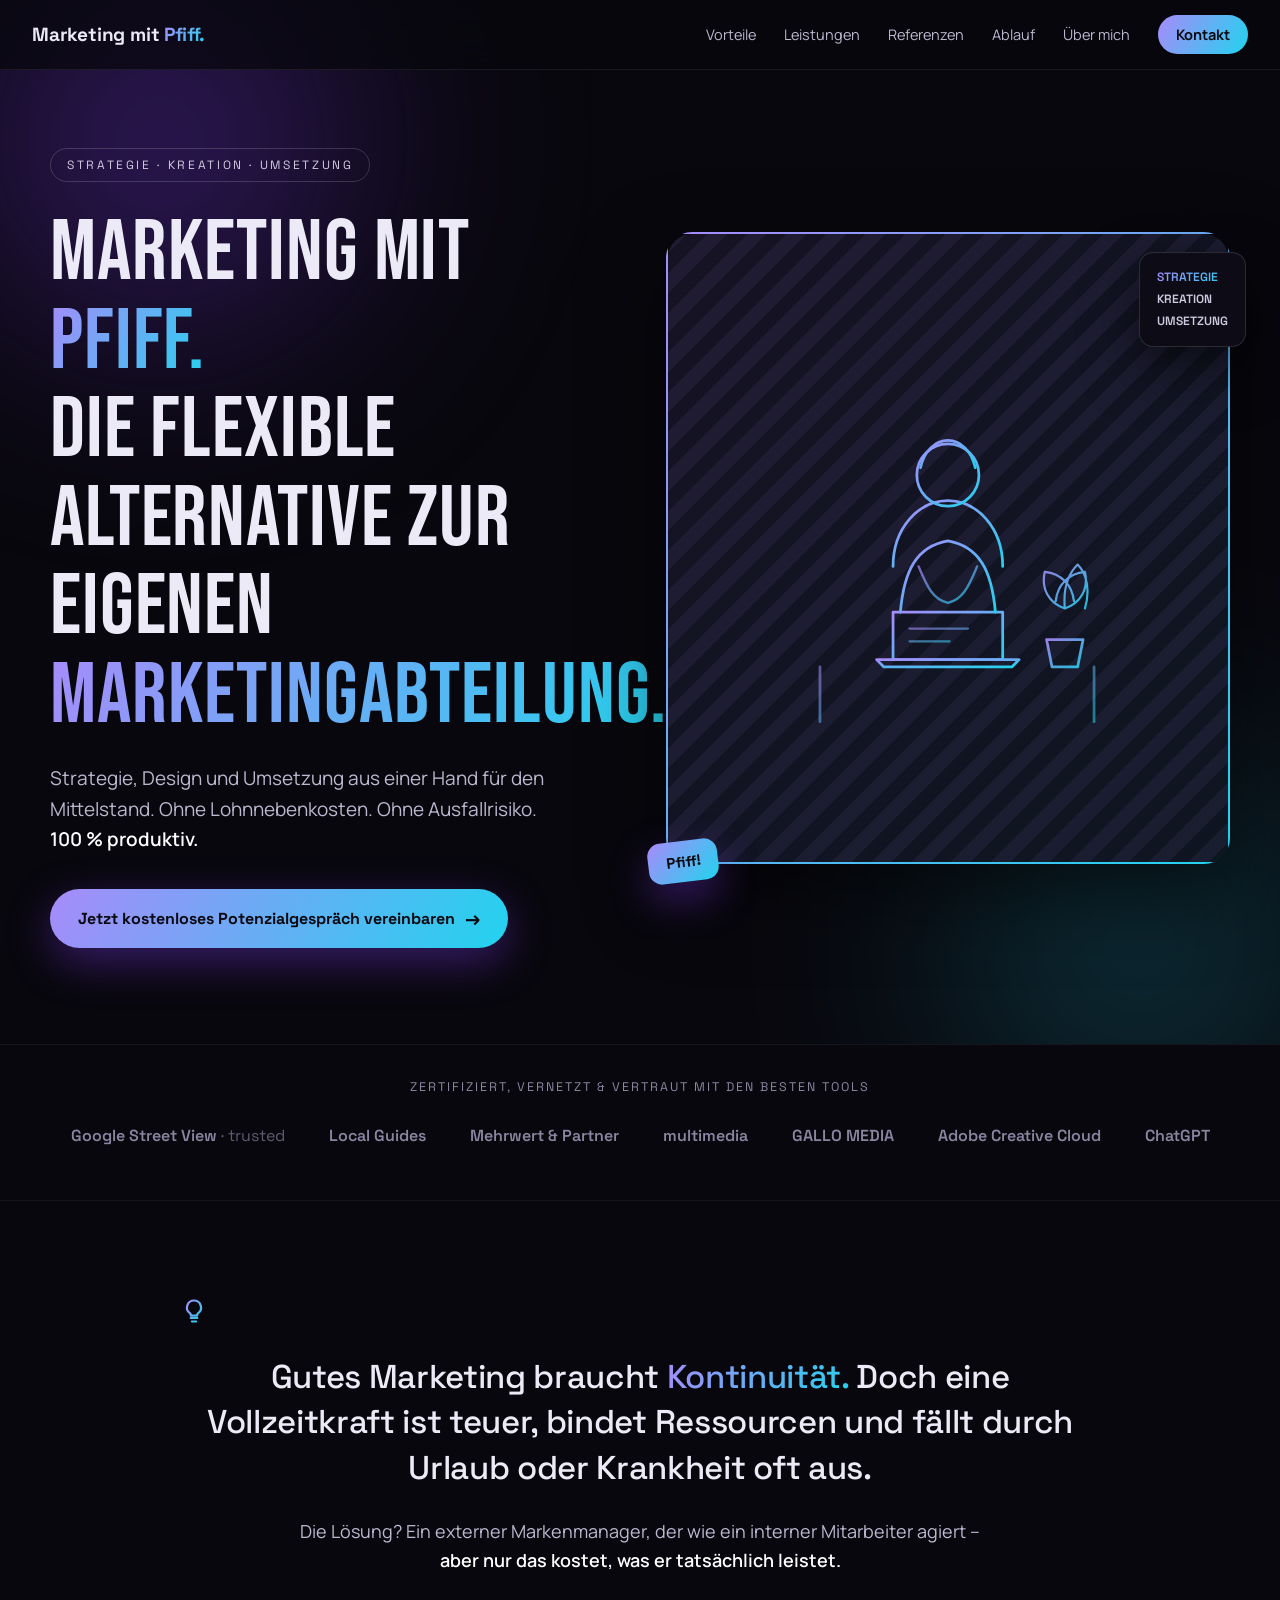
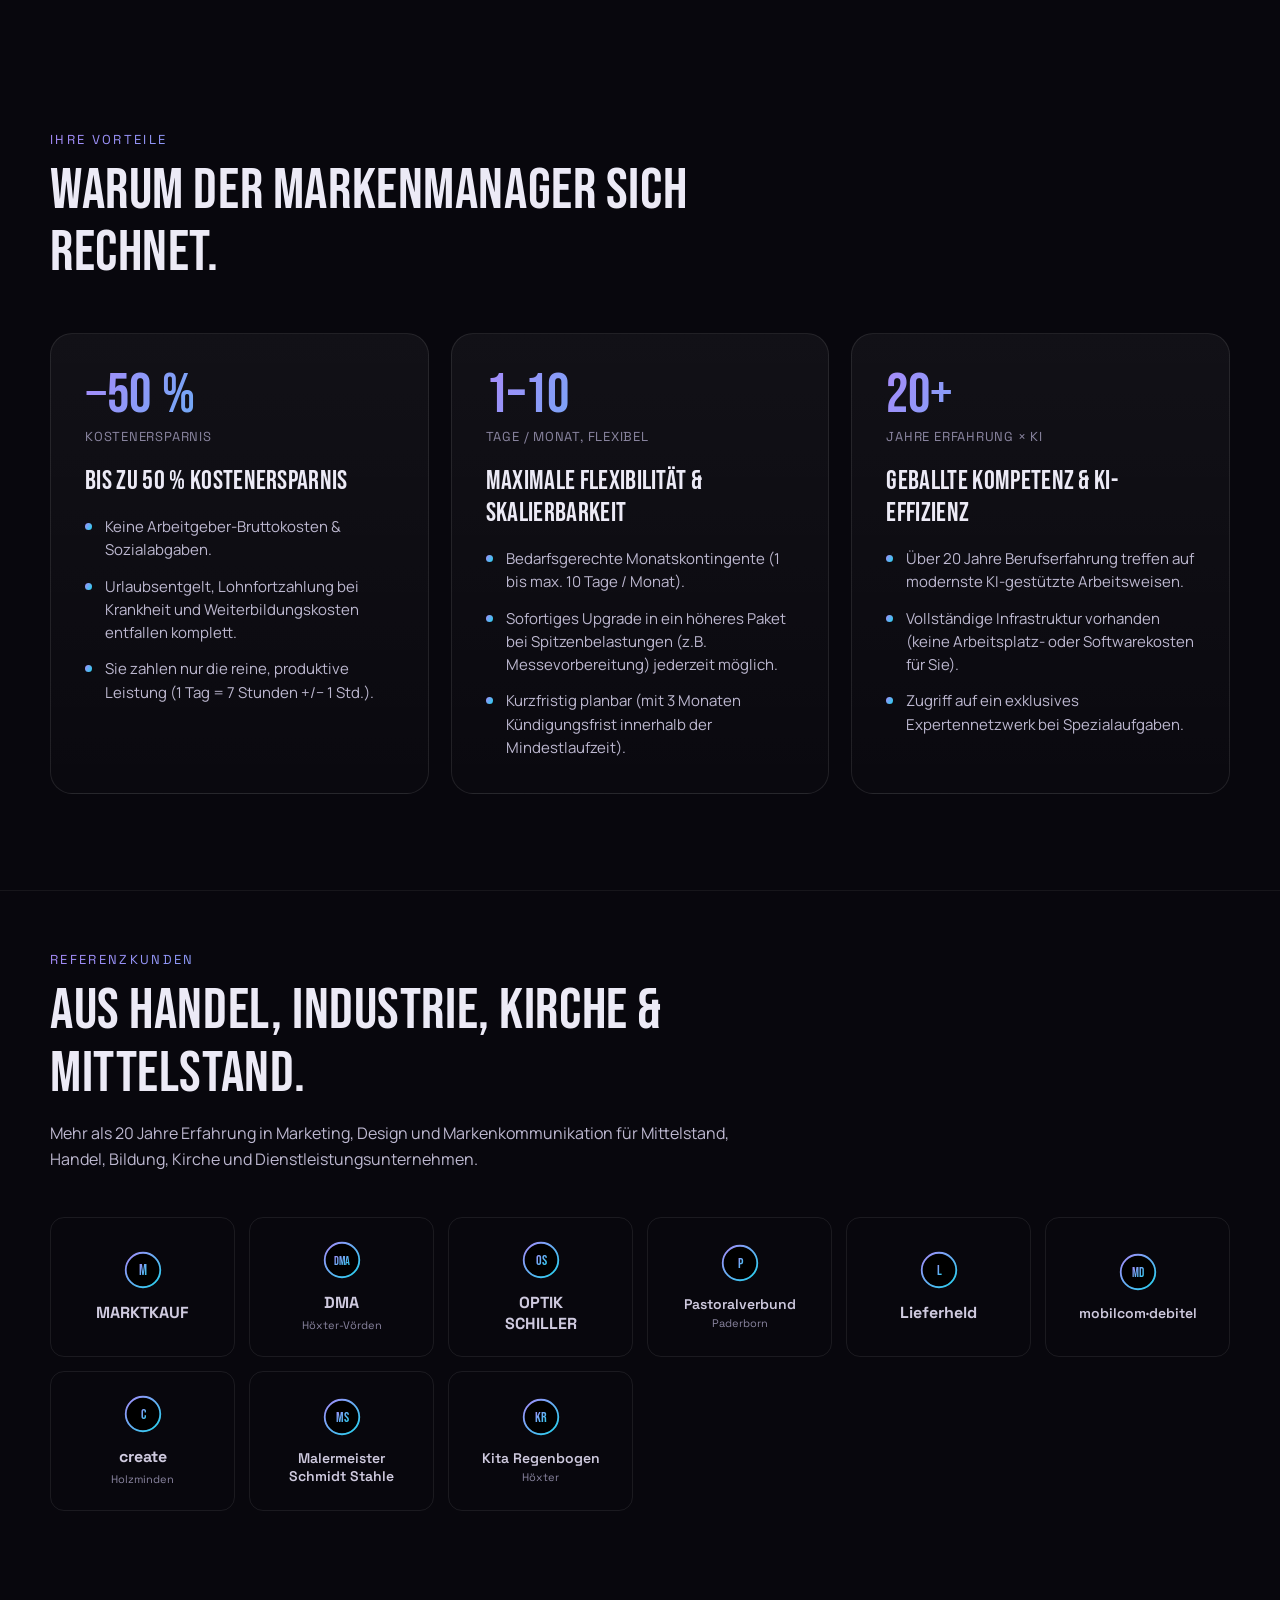
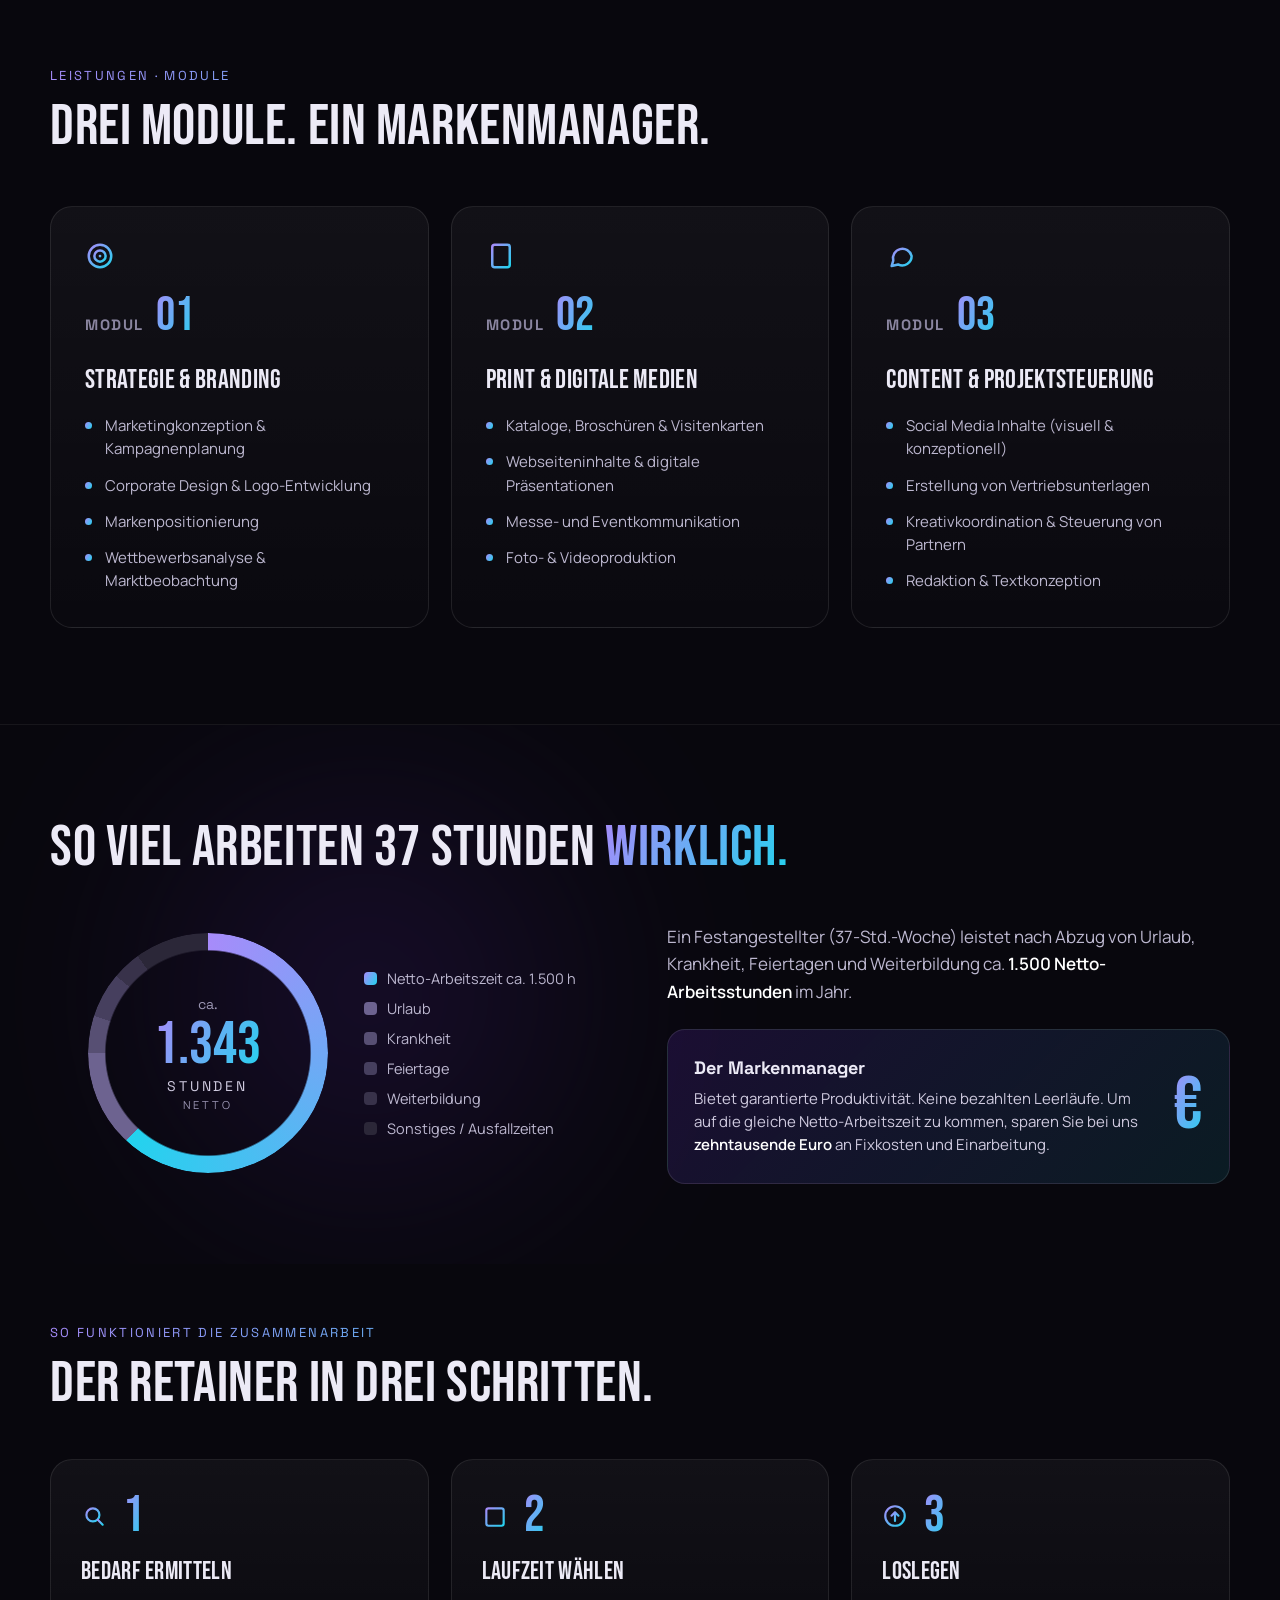
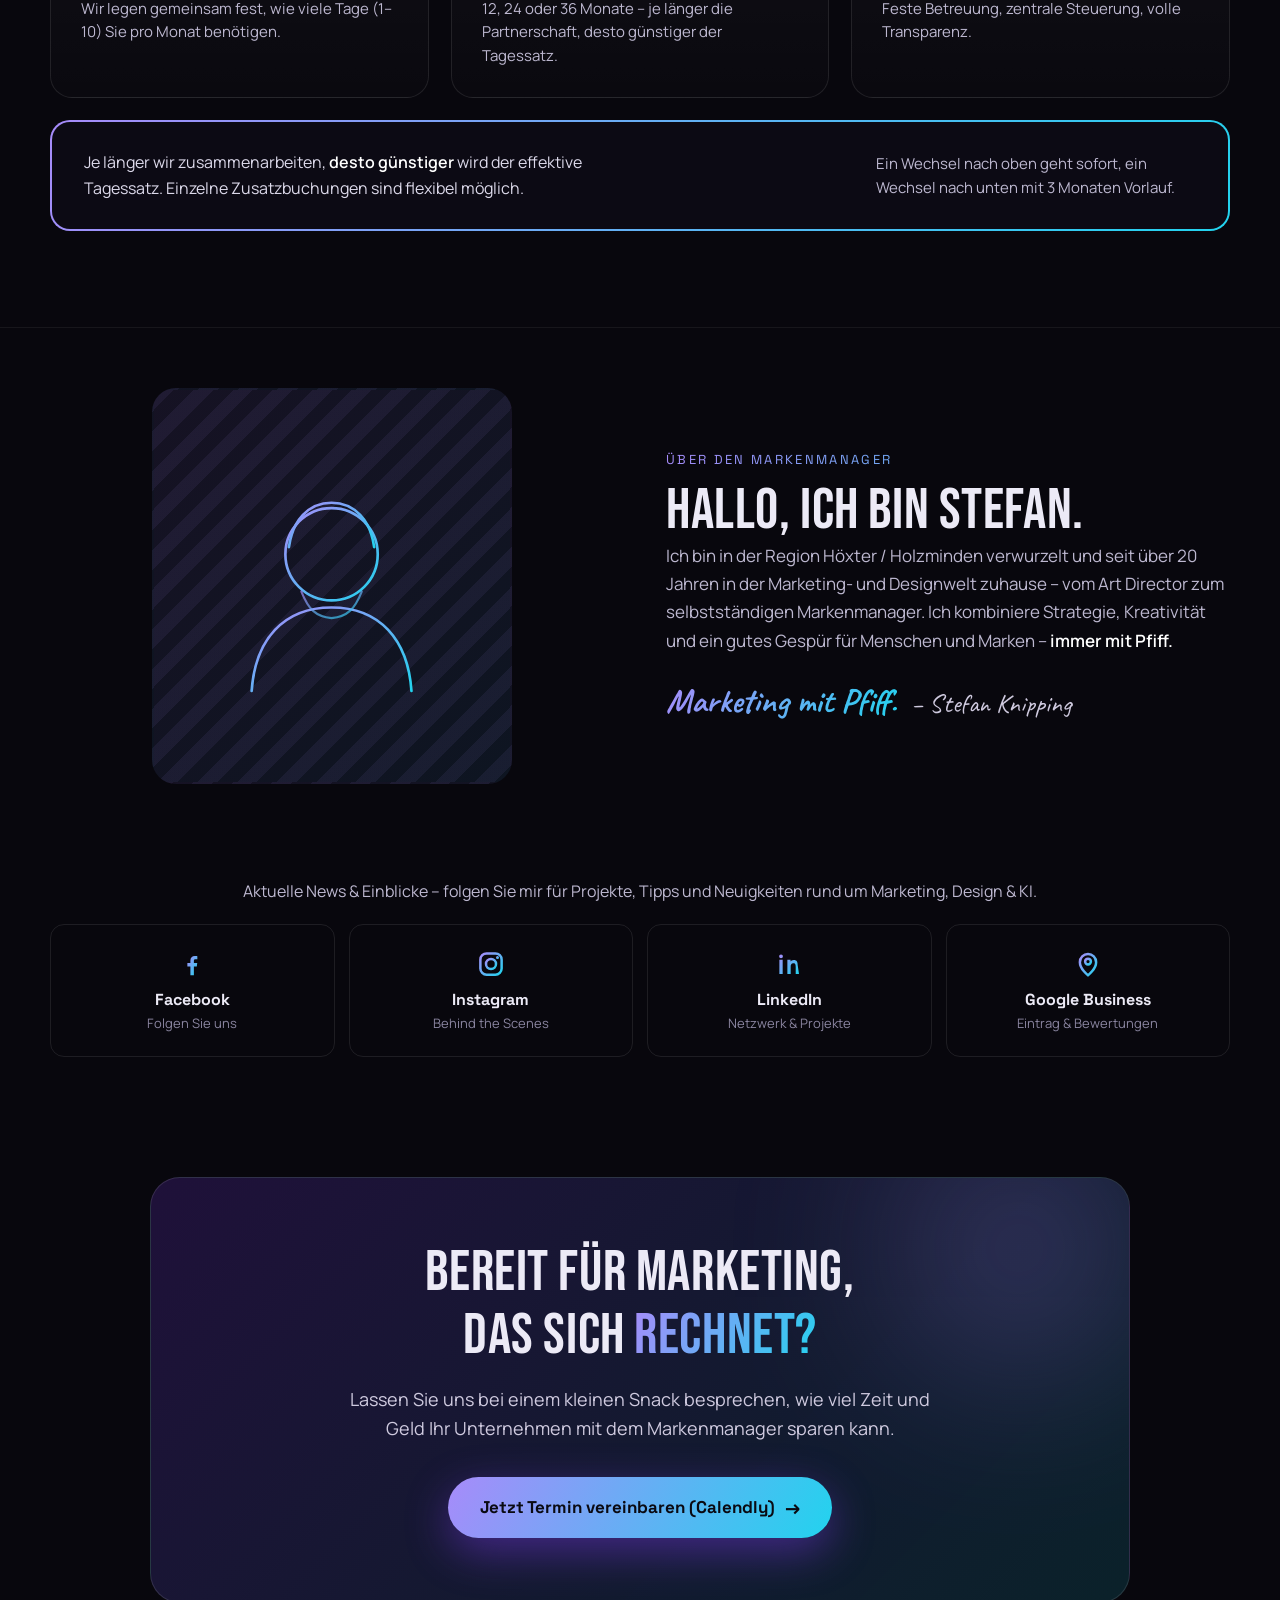
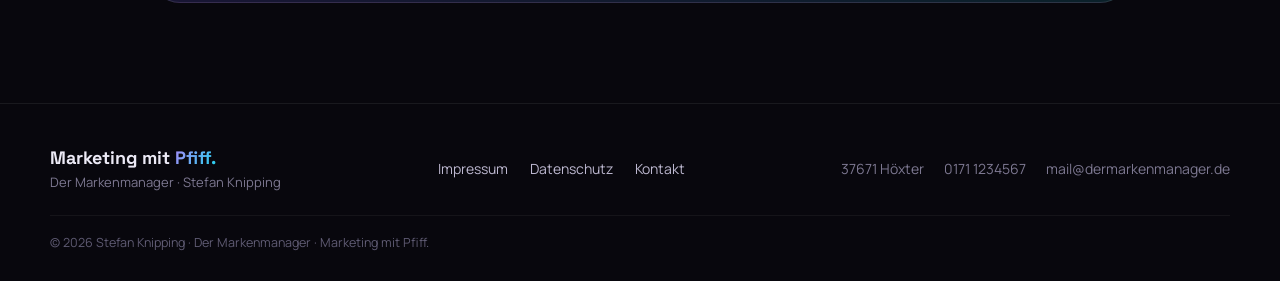
==== index.html @ 81c42cd5 "Move site files to root for GitHub Pages" ====
<!DOCTYPE html>
<html lang="de">
<head>
<meta charset="utf-8">
<meta name="viewport" content="width=device-width, initial-scale=1">
<title>Marketing mit Pfiff. — Der Markenmanager Stefan Knipping</title>
<meta name="description" content="Strategie, Design und Umsetzung aus einer Hand für den Mittelstand. Der externe Markenmanager als flexible Alternative zur eigenen Marketingabteilung.">
<link rel="preconnect" href="https://fonts.googleapis.com">
<link rel="preconnect" href="https://fonts.gstatic.com" crossorigin>
<link href="https://fonts.googleapis.com/css2?family=Bebas+Neue&family=Space+Grotesk:wght@400;500;600;700&family=Manrope:wght@400;500;600;700&family=Caveat:wght@600;700&display=swap" rel="stylesheet">
<link rel="stylesheet" href="styles.css">
</head>
<body>

<svg width="0" height="0" style="position:absolute" aria-hidden="true">
  <defs>
    <linearGradient id="g-grad" x1="0%" y1="0%" x2="100%" y2="100%">
      <stop offset="0%" style="stop-color:var(--g1)"/>
      <stop offset="100%" style="stop-color:var(--g2)"/>
    </linearGradient>
  </defs>
</svg>

<nav class="nav">
  <a href="#hero" class="nav__brand" data-target="hero">Marketing mit <span class="grad-text">Pfiff.</span></a>
  <div class="nav__links">
    <span class="nav__link" data-target="vorteile">Vorteile</span>
    <span class="nav__link" data-target="leistungen">Leistungen</span>
    <span class="nav__link" data-target="referenzen">Referenzen</span>
    <span class="nav__link" data-target="ablauf">Ablauf</span>
    <span class="nav__link" data-target="ueber">Über mich</span>
    <span class="nav__link nav__link--cta" data-target="kontakt">Kontakt</span>
  </div>
  <button class="burger" id="burger" aria-label="Menü öffnen" aria-expanded="false">
    <span></span><span></span><span></span>
  </button>
</nav>

<div class="mobile-menu" id="mobile-menu">
  <span class="mobile-menu__link" data-target="vorteile">Vorteile</span>
  <span class="mobile-menu__link" data-target="leistungen">Leistungen</span>
  <span class="mobile-menu__link" data-target="referenzen">Referenzen</span>
  <span class="mobile-menu__link" data-target="ablauf">Ablauf</span>
  <span class="mobile-menu__link" data-target="ueber">Über mich</span>
  <span class="mobile-menu__link mobile-menu__link--cta" data-target="kontakt">Kontakt aufnehmen</span>
</div>

<section id="hero" class="hero">
  <div class="glow glow--hero-a" aria-hidden="true"></div>
  <div class="glow glow--hero-b" aria-hidden="true"></div>
  <div class="hero__grid">
    <div class="hero__content">
      <div class="eyebrow-pill">STRATEGIE&nbsp;·&nbsp;KREATION&nbsp;·&nbsp;UMSETZUNG</div>
      <h1 class="hero__title">Marketing mit <span class="grad-text">Pfiff.</span><br>Die flexible Alternative zur eigenen <span class="grad-text">Marketingabteilung.</span></h1>
      <p class="hero__lead">Strategie, Design und Umsetzung aus einer Hand für den Mittelstand. Ohne Lohnnebenkosten. Ohne Ausfallrisiko. <span class="text-strong">100&nbsp;% produktiv.</span></p>
      <div class="hero__actions">
        <a class="btn btn--primary" data-target="kontakt" href="#kontakt">Jetzt kostenloses Potenzialgespräch vereinbaren <span class="btn__arrow">→</span></a>
      </div>
    </div>
    <div class="hero__art-wrap">
      <figure class="hero__art" aria-label="Illustration: Stefan Knipping arbeitet konzentriert am Schreibtisch">
        <svg viewBox="0 0 420 460" fill="none">
          <!-- desk -->
          <path d="M40 360h340" stroke="url(#g-grad)" stroke-width="3" stroke-linecap="round"/>
          <path d="M70 360v60M370 360v60" stroke="url(#g-grad)" stroke-width="3" stroke-linecap="round" opacity=".55"/>
          <!-- laptop -->
          <path d="M150 300h120v52H150z" stroke="url(#g-grad)" stroke-width="3" stroke-linejoin="round"/>
          <path d="M140 360h140l8-8H132z" stroke="url(#g-grad)" stroke-width="3" stroke-linejoin="round"/>
          <path d="M168 318h64M168 332h44" stroke="url(#g-grad)" stroke-width="2.4" stroke-linecap="round" opacity=".6"/>
          <!-- chair back -->
          <path d="M150 250c0-42 28-72 60-72s60 30 60 72" stroke="url(#g-grad)" stroke-width="3" stroke-linecap="round"/>
          <!-- head -->
          <circle cx="210" cy="150" r="34" stroke="url(#g-grad)" stroke-width="3"/>
          <path d="M180 142c4-18 16-30 30-30s26 12 30 30" stroke="url(#g-grad)" stroke-width="3" stroke-linecap="round"/>
          <!-- torso / arms reaching to laptop -->
          <path d="M158 300c4-46 18-72 52-78 34 6 48 32 52 78" stroke="url(#g-grad)" stroke-width="3" stroke-linecap="round"/>
          <path d="M178 250c10 24 16 36 32 40 16-4 22-16 32-40" stroke="url(#g-grad)" stroke-width="2.6" stroke-linecap="round" opacity=".7"/>
          <!-- plant -->
          <g opacity=".9">
            <path d="M338 360v-30" stroke="url(#g-grad)" stroke-width="3" stroke-linecap="round"/>
            <path d="M338 296c-18-6-26-22-22-40 18 2 30 14 32 32M338 296c18-6 26-22 22-40-18 2-30 14-32 32M338 296c-2-22 4-38 14-48 10 10 14 28 8 48" stroke="url(#g-grad)" stroke-width="2.4" stroke-linecap="round" stroke-linejoin="round"/>
            <path d="M318 330h40l-6 30h-28z" stroke="url(#g-grad)" stroke-width="3" stroke-linejoin="round"/>
          </g>
        </svg>
      </figure>
      <div class="hero__tag-card">
        <div class="grad-text hero__tag-card-line">STRATEGIE</div>
        <div class="hero__tag-card-line hero__tag-card-line--muted">KREATION</div>
        <div class="hero__tag-card-line hero__tag-card-line--muted">UMSETZUNG</div>
      </div>
      <div class="hero__pfiff-badge">Pfiff!</div>
    </div>
  </div>
</section>

<section id="tools" class="tools">
  <div class="container">
    <p class="tools__label">Zertifiziert, vernetzt &amp; vertraut mit den besten Tools</p>
    <div class="tools__row">
      <span class="tools__item">Google&nbsp;Street&nbsp;View<span class="tools__item-sub"> · trusted</span></span>
      <span class="tools__item">Local&nbsp;Guides</span>
      <span class="tools__item">Mehrwert&nbsp;&amp;&nbsp;Partner</span>
      <span class="tools__item">multimedia</span>
      <span class="tools__item">GALLO&nbsp;MEDIA</span>
      <span class="tools__item">Adobe&nbsp;Creative&nbsp;Cloud</span>
      <span class="tools__item">ChatGPT</span>
    </div>
  </div>
</section>

<section id="problem" class="problem">
  <div class="problem__inner reveal">
    <svg class="icon icon--lg" viewBox="0 0 24 24" fill="none" stroke="url(#g-grad)" stroke-width="1.9" stroke-linecap="round" stroke-linejoin="round"><path d="M9.2 18h5.6M10.2 21h3.6M12 3a6 6 0 0 0-3.6 10.8c.55.4.9 1.05.9 1.7V16h5.4v-.5c0-.65.35-1.3.9-1.7A6 6 0 0 0 12 3z"/></svg>
    <p class="problem__title">Gutes Marketing braucht <span class="grad-text">Kontinuität.</span> Doch eine Vollzeitkraft ist teuer, bindet Ressourcen und fällt durch Urlaub oder Krankheit oft aus.</p>
    <p class="problem__sub">Die Lösung? Ein externer Markenmanager, der wie ein interner Mitarbeiter agiert – <span class="text-strong">aber nur das kostet, was er tatsächlich leistet.</span></p>
  </div>
</section>

<section id="vorteile" class="section">
  <div class="container">
    <div class="section-head reveal">
      <div class="eyebrow">Ihre Vorteile</div>
      <h2 class="h2">Warum der Markenmanager sich rechnet.</h2>
    </div>
    <div class="grid grid--3">
      <div class="card">
        <div class="card__stat grad-text">−50&#8201;%</div>
        <div class="card__stat-label">KOSTENERSPARNIS</div>
        <h3 class="card__title">Bis zu 50 % Kostenersparnis</h3>
        <ul class="bullet-list">
          <li>Keine Arbeitgeber-Bruttokosten &amp; Sozialabgaben.</li>
          <li>Urlaubsentgelt, Lohnfortzahlung bei Krankheit und Weiterbildungskosten entfallen komplett.</li>
          <li>Sie zahlen nur die reine, produktive Leistung (1 Tag = 7 Stunden +/− 1 Std.).</li>
        </ul>
      </div>
      <div class="card">
        <div class="card__stat grad-text">1–10</div>
        <div class="card__stat-label">TAGE / MONAT, FLEXIBEL</div>
        <h3 class="card__title">Maximale Flexibilität &amp; Skalierbarkeit</h3>
        <ul class="bullet-list">
          <li>Bedarfsgerechte Monatskontingente (1 bis max. 10 Tage / Monat).</li>
          <li>Sofortiges Upgrade in ein höheres Paket bei Spitzenbelastungen (z.B. Messevorbereitung) jederzeit möglich.</li>
          <li>Kurzfristig planbar (mit 3 Monaten Kündigungsfrist innerhalb der Mindestlaufzeit).</li>
        </ul>
      </div>
      <div class="card">
        <div class="card__stat grad-text">20+</div>
        <div class="card__stat-label">JAHRE ERFAHRUNG × KI</div>
        <h3 class="card__title">Geballte Kompetenz &amp; KI-Effizienz</h3>
        <ul class="bullet-list">
          <li>Über 20 Jahre Berufserfahrung treffen auf modernste KI-gestützte Arbeitsweisen.</li>
          <li>Vollständige Infrastruktur vorhanden (keine Arbeitsplatz- oder Softwarekosten für Sie).</li>
          <li>Zugriff auf ein exklusives Expertennetzwerk bei Spezialaufgaben.</li>
        </ul>
      </div>
    </div>
  </div>
</section>

<section id="referenzen" class="section section--bordered">
  <div class="container">
    <div class="section-head section-head--wide reveal">
      <div class="eyebrow">Referenzkunden</div>
      <h2 class="h2">Aus Handel, Industrie, Kirche &amp; Mittelstand.</h2>
      <p class="section-desc">Mehr als 20 Jahre Erfahrung in Marketing, Design und Markenkommunikation für Mittelstand, Handel, Bildung, Kirche und Dienstleistungsunternehmen.</p>
    </div>
    <div class="logo-grid">
      <div class="logo-tile">
        <svg class="logo-mark" viewBox="0 0 44 44"><circle cx="22" cy="22" r="19" stroke="url(#g-grad)" stroke-width="2"/><text x="22" y="28" text-anchor="middle" font-family="'Bebas Neue',sans-serif" font-size="17" fill="url(#g-grad)">M</text></svg>
        <span class="logo-tile__text">MARKTKAUF</span>
      </div>
      <div class="logo-tile">
        <svg class="logo-mark" viewBox="0 0 44 44"><circle cx="22" cy="22" r="19" stroke="url(#g-grad)" stroke-width="2"/><text x="22" y="27" text-anchor="middle" font-family="'Bebas Neue',sans-serif" font-size="13" fill="url(#g-grad)">DMA</text></svg>
        <span class="logo-tile__text">DMA<br><span class="logo-tile__sub">Höxter-Vörden</span></span>
      </div>
      <div class="logo-tile">
        <svg class="logo-mark" viewBox="0 0 44 44"><circle cx="22" cy="22" r="19" stroke="url(#g-grad)" stroke-width="2"/><text x="22" y="27" text-anchor="middle" font-family="'Bebas Neue',sans-serif" font-size="15" fill="url(#g-grad)">OS</text></svg>
        <span class="logo-tile__text">OPTIK<br>SCHILLER</span>
      </div>
      <div class="logo-tile">
        <svg class="logo-mark" viewBox="0 0 44 44"><circle cx="22" cy="22" r="19" stroke="url(#g-grad)" stroke-width="2"/><text x="22" y="27" text-anchor="middle" font-family="'Bebas Neue',sans-serif" font-size="15" fill="url(#g-grad)">P</text></svg>
        <span class="logo-tile__text logo-tile__text--sm">Pastoralverbund<br><span class="logo-tile__sub">Paderborn</span></span>
      </div>
      <div class="logo-tile">
        <svg class="logo-mark" viewBox="0 0 44 44"><circle cx="22" cy="22" r="19" stroke="url(#g-grad)" stroke-width="2"/><text x="22" y="27" text-anchor="middle" font-family="'Bebas Neue',sans-serif" font-size="15" fill="url(#g-grad)">L</text></svg>
        <span class="logo-tile__text">Lieferheld</span>
      </div>
      <div class="logo-tile">
        <svg class="logo-mark" viewBox="0 0 44 44"><circle cx="22" cy="22" r="19" stroke="url(#g-grad)" stroke-width="2"/><text x="22" y="27" text-anchor="middle" font-family="'Bebas Neue',sans-serif" font-size="14" fill="url(#g-grad)">md</text></svg>
        <span class="logo-tile__text logo-tile__text--sm">mobilcom·debitel</span>
      </div>
      <div class="logo-tile">
        <svg class="logo-mark" viewBox="0 0 44 44"><circle cx="22" cy="22" r="19" stroke="url(#g-grad)" stroke-width="2"/><text x="22" y="27" text-anchor="middle" font-family="'Bebas Neue',sans-serif" font-size="15" fill="url(#g-grad)">c</text></svg>
        <span class="logo-tile__text">create<br><span class="logo-tile__sub">Holzminden</span></span>
      </div>
      <div class="logo-tile">
        <svg class="logo-mark" viewBox="0 0 44 44"><circle cx="22" cy="22" r="19" stroke="url(#g-grad)" stroke-width="2"/><text x="22" y="27" text-anchor="middle" font-family="'Bebas Neue',sans-serif" font-size="15" fill="url(#g-grad)">MS</text></svg>
        <span class="logo-tile__text logo-tile__text--sm">Malermeister<br>Schmidt Stahle</span>
      </div>
      <div class="logo-tile">
        <svg class="logo-mark" viewBox="0 0 44 44"><circle cx="22" cy="22" r="19" stroke="url(#g-grad)" stroke-width="2"/><text x="22" y="27" text-anchor="middle" font-family="'Bebas Neue',sans-serif" font-size="15" fill="url(#g-grad)">KR</text></svg>
        <span class="logo-tile__text logo-tile__text--sm">Kita Regenbogen<br><span class="logo-tile__sub">Höxter</span></span>
      </div>
    </div>
  </div>
</section>

<section id="leistungen" class="section">
  <div class="container">
    <div class="section-head reveal">
      <div class="eyebrow">Leistungen · Module</div>
      <h2 class="h2">Drei Module. Ein Markenmanager.</h2>
    </div>
    <div class="grid grid--3">
      <div class="card">
        <svg class="icon icon--md" viewBox="0 0 24 24" fill="none" stroke="url(#g-grad)" stroke-width="2"><circle cx="12" cy="12" r="9"/><circle cx="12" cy="12" r="4.5"/><circle cx="12" cy="12" r="1.1" fill="url(#g-grad)" stroke="none"/></svg>
        <div class="card__module-row"><span class="card__module-label">MODUL</span><span class="card__module-num grad-text">01</span></div>
        <h3 class="card__title">Strategie &amp; Branding</h3>
        <ul class="bullet-list">
          <li>Marketingkonzeption &amp; Kampagnenplanung</li>
          <li>Corporate Design &amp; Logo-Entwicklung</li>
          <li>Markenpositionierung</li>
          <li>Wettbewerbsanalyse &amp; Marktbeobachtung</li>
        </ul>
      </div>
      <div class="card">
        <svg class="icon icon--md" viewBox="0 0 24 24" fill="none" stroke="url(#g-grad)" stroke-width="2" stroke-linecap="round"><rect x="5" y="3" width="14" height="18" rx="2"/><line x1="8.5" y1="8" x2="15.5" y2="8"/><line x1="8.5" y1="12" x2="15.5" y2="12"/><line x1="8.5" y1="16" x2="13" y2="16"/></svg>
        <div class="card__module-row"><span class="card__module-label">MODUL</span><span class="card__module-num grad-text">02</span></div>
        <h3 class="card__title">Print &amp; Digitale Medien</h3>
        <ul class="bullet-list">
          <li>Kataloge, Broschüren &amp; Visitenkarten</li>
          <li>Webseiteninhalte &amp; digitale Präsentationen</li>
          <li>Messe- und Eventkommunikation</li>
          <li>Foto- &amp; Videoproduktion</li>
        </ul>
      </div>
      <div class="card">
        <svg class="icon icon--md" viewBox="0 0 24 24" fill="none" stroke="url(#g-grad)" stroke-width="2" stroke-linecap="round" stroke-linejoin="round"><path d="M20.5 12a7.5 7.5 0 0 1-10.8 6.75L4.5 20l1.3-4.3A7.5 7.5 0 1 1 20.5 12z"/></svg>
        <div class="card__module-row"><span class="card__module-label">MODUL</span><span class="card__module-num grad-text">03</span></div>
        <h3 class="card__title">Content &amp; Projektsteuerung</h3>
        <ul class="bullet-list">
          <li>Social Media Inhalte (visuell &amp; konzeptionell)</li>
          <li>Erstellung von Vertriebsunterlagen</li>
          <li>Kreativkoordination &amp; Steuerung von Partnern</li>
          <li>Redaktion &amp; Textkonzeption</li>
        </ul>
      </div>
    </div>
  </div>
</section>

<section id="stats" class="section section--bordered stats">
  <div class="glow glow--stats" aria-hidden="true"></div>
  <div class="container stats__inner">
    <h2 class="h2">So viel arbeiten 37 Stunden <span class="grad-text">wirklich.</span></h2>
    <div class="stats__grid" id="stats-anchor">
      <div class="stats__chart-row">
        <div class="donut">
          <div class="donut__ring" id="donut-ring"></div>
          <div class="donut__center">
            <div class="donut__ca">ca.</div>
            <div class="donut__count grad-text" id="hour-count">0</div>
            <div class="donut__label">STUNDEN</div>
            <div class="donut__sub">NETTO</div>
          </div>
        </div>
        <div class="legend">
          <div class="legend__item"><span class="legend__dot legend__dot--grad"></span>Netto-Arbeitszeit ca. 1.500&nbsp;h</div>
          <div class="legend__item"><span class="legend__dot" style="background:#6d6390"></span>Urlaub</div>
          <div class="legend__item"><span class="legend__dot" style="background:#574f73"></span>Krankheit</div>
          <div class="legend__item"><span class="legend__dot" style="background:#463f5e"></span>Feiertage</div>
          <div class="legend__item"><span class="legend__dot" style="background:#38324a"></span>Weiterbildung</div>
          <div class="legend__item"><span class="legend__dot" style="background:#2b2738"></span>Sonstiges / Ausfallzeiten</div>
        </div>
      </div>
      <div class="stats__copy">
        <p class="stats__lead">Ein Festangestellter (37-Std.-Woche) leistet nach Abzug von Urlaub, Krankheit, Feiertagen und Weiterbildung ca. <span class="text-strong">1.500 Netto-Arbeitsstunden</span> im Jahr.</p>
        <div class="callout">
          <div>
            <div class="callout__title">Der Markenmanager</div>
            <p class="callout__text">Bietet garantierte Produktivität. Keine bezahlten Leerläufe. Um auf die gleiche Netto-Arbeitszeit zu kommen, sparen Sie bei uns <span class="text-strong">zehntausende Euro</span> an Fixkosten und Einarbeitung.</p>
          </div>
          <div class="callout__euro grad-text">€</div>
        </div>
      </div>
    </div>
  </div>
</section>

<section id="ablauf" class="section">
  <div class="container">
    <div class="section-head section-head--wide reveal">
      <div class="eyebrow">So funktioniert die Zusammenarbeit</div>
      <h2 class="h2">Der Retainer in drei Schritten.</h2>
    </div>
    <div class="grid grid--3 grid--steps">
      <div class="card card--step">
        <div class="card__step-row">
          <svg class="icon icon--sm" viewBox="0 0 24 24" fill="none" stroke="url(#g-grad)" stroke-width="2" stroke-linecap="round"><circle cx="11" cy="11" r="6"/><line x1="20" y1="20" x2="15.5" y2="15.5"/></svg>
          <div class="card__step-num grad-text">1</div>
        </div>
        <h3 class="card__title card__title--sm">Bedarf ermitteln</h3>
        <p class="card__text">Wir legen gemeinsam fest, wie viele Tage (1–10) Sie pro Monat benötigen.</p>
      </div>
      <div class="card card--step">
        <div class="card__step-row">
          <svg class="icon icon--sm" viewBox="0 0 24 24" fill="none" stroke="url(#g-grad)" stroke-width="2" stroke-linecap="round"><rect x="4" y="5" width="16" height="16" rx="2"/><line x1="4" y1="9.5" x2="20" y2="9.5"/><line x1="9" y1="3" x2="9" y2="6"/><line x1="15" y1="3" x2="15" y2="6"/></svg>
          <div class="card__step-num grad-text">2</div>
        </div>
        <h3 class="card__title card__title--sm">Laufzeit wählen</h3>
        <p class="card__text">12, 24 oder 36 Monate – je länger die Partnerschaft, desto günstiger der Tagessatz.</p>
      </div>
      <div class="card card--step">
        <div class="card__step-row">
          <svg class="icon icon--sm" viewBox="0 0 24 24" fill="none" stroke="url(#g-grad)" stroke-width="2" stroke-linecap="round" stroke-linejoin="round"><circle cx="12" cy="12" r="9"/><path d="M12 16.5V8.5M12 8.5l-3.2 3.2M12 8.5l3.2 3.2"/></svg>
          <div class="card__step-num grad-text">3</div>
        </div>
        <h3 class="card__title card__title--sm">Loslegen</h3>
        <p class="card__text">Feste Betreuung, zentrale Steuerung, volle Transparenz.</p>
      </div>
    </div>
    <div class="retainer-banner">
      <div class="retainer-banner__inner">
        <p class="retainer-banner__text">Je länger wir zusammenarbeiten, <span class="text-strong">desto günstiger</span> wird der effektive Tagessatz. Einzelne Zusatzbuchungen sind flexibel möglich.</p>
        <p class="retainer-banner__sub">Ein Wechsel nach oben geht sofort, ein Wechsel nach unten mit 3 Monaten Vorlauf.</p>
      </div>
    </div>
  </div>
</section>

<section id="ueber" class="section section--bordered">
  <div class="container ueber__grid">
    <div class="ueber__art-wrap">
      <figure class="ueber__art" aria-label="Illustration: Porträt Stefan Knipping">
        <svg viewBox="0 0 240 264" fill="none">
          <circle cx="120" cy="96" r="52" stroke="url(#g-grad)" stroke-width="3"/>
          <path d="M72 88c4-30 22-50 48-50s44 20 48 50" stroke="url(#g-grad)" stroke-width="3" stroke-linecap="round"/>
          <path d="M30 250c4-58 36-94 90-94s86 36 90 94" stroke="url(#g-grad)" stroke-width="3" stroke-linecap="round"/>
          <path d="M86 138c8 20 16 28 34 30 18-2 26-10 34-30" stroke="url(#g-grad)" stroke-width="2.4" stroke-linecap="round" opacity=".7"/>
        </svg>
      </figure>
    </div>
    <div>
      <div class="eyebrow">Über den Markenmanager</div>
      <h2 class="h2">Hallo, ich bin Stefan.</h2>
      <p class="ueber__text">Ich bin in der Region Höxter / Holzminden verwurzelt und seit über 20 Jahren in der Marketing- und Designwelt zuhause – vom Art Director zum selbstständigen Markenmanager. Ich kombiniere Strategie, Kreativität und ein gutes Gespür für Menschen und Marken – <span class="text-strong">immer mit Pfiff.</span></p>
      <div class="signature">
        <span class="signature__main grad-text">Marketing mit Pfiff.</span>
        <span class="signature__author">– Stefan Knipping</span>
      </div>
    </div>
  </div>
</section>

<section id="news" class="news">
  <div class="container">
    <p class="news__intro">Aktuelle News &amp; Einblicke – folgen Sie mir für Projekte, Tipps und Neuigkeiten rund um Marketing, Design &amp; KI.</p>
    <div class="news__grid">
      <a class="news__item" href="#" aria-label="Facebook">
        <svg class="icon icon--social" viewBox="0 0 24 24" fill="url(#g-grad)"><path d="M13.5 21v-7h2.34l.35-2.72H13.5V9.54c0-.79.22-1.32 1.34-1.32h1.43V5.78c-.25-.03-1.1-.11-2.08-.11-2.06 0-3.47 1.26-3.47 3.56v1.99H8.3v2.72h2.42V21z"/></svg>
        <div class="news__item-title">Facebook</div>
        <div class="news__item-sub">Folgen Sie uns</div>
      </a>
      <a class="news__item" href="#" aria-label="Instagram">
        <svg class="icon icon--social" viewBox="0 0 24 24" fill="none" stroke="url(#g-grad)" stroke-width="2"><rect x="3.5" y="3.5" width="17" height="17" rx="5"/><circle cx="12" cy="12" r="4"/><circle cx="17.2" cy="6.8" r="1.2" fill="url(#g-grad)" stroke="none"/></svg>
        <div class="news__item-title">Instagram</div>
        <div class="news__item-sub">Behind the Scenes</div>
      </a>
      <a class="news__item" href="#" aria-label="LinkedIn">
        <svg class="icon icon--social" viewBox="0 0 24 24" fill="url(#g-grad)"><path d="M6.94 8.5H4.3V20h2.64zM5.62 4.3a1.53 1.53 0 1 0 0 3.06 1.53 1.53 0 0 0 0-3.06zM20 20h-2.63v-5.6c0-1.34-.03-3.07-1.87-3.07-1.87 0-2.16 1.46-2.16 2.97V20H10.7V8.5h2.53v1.57h.04c.35-.67 1.21-1.37 2.5-1.37 2.67 0 3.16 1.76 3.16 4.05z"/></svg>
        <div class="news__item-title">LinkedIn</div>
        <div class="news__item-sub">Netzwerk &amp; Projekte</div>
      </a>
      <a class="news__item" href="#" aria-label="Google Business">
        <svg class="icon icon--social" viewBox="0 0 24 24" fill="none" stroke="url(#g-grad)" stroke-width="2"><path d="M12 21s6.5-5 6.5-10.5a6.5 6.5 0 1 0-13 0C5.5 16 12 21 12 21z"/><circle cx="12" cy="10" r="2.3"/></svg>
        <div class="news__item-title">Google Business</div>
        <div class="news__item-sub">Eintrag &amp; Bewertungen</div>
      </a>
    </div>
  </div>
</section>

<section id="kontakt" class="section kontakt">
  <div class="kontakt__card">
    <div class="glow glow--kontakt" aria-hidden="true"></div>
    <div class="kontakt__inner">
      <h2 class="h2 kontakt__title">Bereit für Marketing,<br>das sich <span class="grad-text">rechnet?</span></h2>
      <p class="kontakt__text">Lassen Sie uns bei einem kleinen Snack besprechen, wie viel Zeit und Geld Ihr Unternehmen mit dem Markenmanager sparen kann.</p>
      <a class="btn btn--primary btn--lg" href="https://calendly.com" target="_blank" rel="noopener">Jetzt Termin vereinbaren (Calendly) <span class="btn__arrow">→</span></a>
    </div>
  </div>
</section>

<footer class="footer">
  <div class="container footer__row">
    <div>
      <div class="footer__brand">Marketing mit <span class="grad-text">Pfiff.</span></div>
      <div class="footer__sub">Der Markenmanager · Stefan Knipping</div>
    </div>
    <div class="footer__links">
      <span>Impressum</span>
      <span>Datenschutz</span>
      <span>Kontakt</span>
    </div>
    <div class="footer__contact">
      <span>37671 Höxter</span>
      <span>0171 1234567</span>
      <span>mail@dermarkenmanager.de</span>
    </div>
  </div>
  <div class="container footer__copy">© 2026 Stefan Knipping · Der Markenmanager · Marketing mit Pfiff.</div>
</footer>

<script src="script.js" defer></script>
</body>
</html>
---- styles.css ----
:root{
  --g1:#a78bfa;
  --g2:#22d3ee;
  --bg:#08070d;
  --text:#ECEAF6;
  --muted:#bdb8d0;
  --muted2:#8a85a0;
  --muted3:#7d7891;
  --muted4:#5f5b73;
  --card-bg-top:rgba(255,255,255,.045);
  --card-bg-bot:rgba(255,255,255,.012);
  --card-border:rgba(255,255,255,.09);
}
*{box-sizing:border-box}
html{scroll-behavior:smooth}
body{margin:0;background:var(--bg);color:var(--text);font-family:'Manrope',sans-serif;-webkit-font-smoothing:antialiased;overflow-x:hidden}
::selection{background:#a78bfa;color:#0a0a12}
::-webkit-scrollbar{width:10px}
::-webkit-scrollbar-track{background:var(--bg)}
::-webkit-scrollbar-thumb{background:#2a2640;border-radius:10px}

@keyframes rise{from{opacity:0;transform:translateY(34px)}to{opacity:1;transform:none}}
@keyframes floaty{0%,100%{transform:translateY(0)}50%{transform:translateY(-16px)}}

.reveal{opacity:0;transform:translateY(34px);transition:opacity .8s cubic-bezier(.16,1,.3,1),transform .8s cubic-bezier(.16,1,.3,1)}
.reveal.is-visible{opacity:1;transform:none}

.container{max-width:1180px;margin:0 auto}
.grad-text{background:linear-gradient(120deg,var(--g1),var(--g2));-webkit-background-clip:text;background-clip:text;color:transparent}
.text-strong{color:#fff;font-weight:600}

.glow{position:absolute;border-radius:50%;filter:blur(110px);pointer-events:none;z-index:0}
.glow--hero-a{top:-140px;left:-120px;width:560px;height:560px;background:radial-gradient(circle,#7c3aed,transparent 70%);opacity:.5}
.glow--hero-b{bottom:-160px;right:-120px;width:520px;height:520px;background:radial-gradient(circle,#22d3ee,transparent 70%);filter:blur(120px);opacity:.32}
.glow--stats{top:50%;left:10%;width:480px;height:480px;background:radial-gradient(circle,#7c3aed,transparent 70%);filter:blur(130px);opacity:.28;transform:translateY(-50%)}
.glow--kontakt{top:-100px;right:-60px;width:340px;height:340px;background:radial-gradient(circle,#a78bfa,transparent 70%);filter:blur(90px);opacity:.4}
section{position:relative}
#hero, #stats, #kontakt{overflow:hidden}

/* icons */
.icon{display:block}
.icon--lg{width:28px;height:28px}
.icon--md{width:30px;height:30px;margin-bottom:16px}
.icon--sm{width:26px;height:26px}
.icon--social{width:30px;height:30px;margin:0 auto 10px}

/* nav */
.nav{position:fixed;top:0;left:0;right:0;z-index:50;display:flex;align-items:center;justify-content:space-between;padding:15px 32px;background:rgba(8,7,13,.72);backdrop-filter:blur(16px);-webkit-backdrop-filter:blur(16px);border-bottom:1px solid rgba(255,255,255,.07)}
.nav__brand{cursor:pointer;font-family:'Space Grotesk',sans-serif;font-weight:700;font-size:19px;letter-spacing:-.01em;text-decoration:none;color:var(--text)}
.nav__links{display:flex;align-items:center;gap:28px}
.nav__link{cursor:pointer;font-size:14.5px;color:var(--muted);transition:color .2s}
.nav__link:hover{color:#fff}
.nav__link--cta{font-weight:700;color:#0a0a12;background:linear-gradient(120deg,var(--g1),var(--g2));padding:10px 18px;border-radius:999px}
.nav__link--cta:hover{color:#0a0a12}
.burger{display:none;flex-direction:column;gap:5px;cursor:pointer;padding:8px;background:none;border:none}
.burger span{width:24px;height:2px;background:#fff;border-radius:2px}

.mobile-menu{position:fixed;inset:0;z-index:49;background:rgba(8,7,13,.97);backdrop-filter:blur(12px);display:none;flex-direction:column;align-items:center;justify-content:center;gap:30px}
.mobile-menu.is-open{display:flex}
.mobile-menu__link{font-family:'Space Grotesk',sans-serif;font-size:26px;cursor:pointer}
.mobile-menu__link--cta{font-weight:700;font-size:22px;color:#0a0a12;background:linear-gradient(120deg,var(--g1),var(--g2));padding:14px 30px;border-radius:999px}

@media(max-width:860px){.nav__links{display:none!important}.burger{display:flex!important}}
@media(min-width:861px){.burger{display:none!important}}

/* buttons */
.btn{display:inline-flex;align-items:center;gap:10px;font-family:'Space Grotesk',sans-serif;font-weight:700;border:none;border-radius:999px;cursor:pointer;text-decoration:none;transition:transform .2s,box-shadow .2s}
.btn--primary{background:linear-gradient(120deg,var(--g1),var(--g2));color:#0a0a12;font-size:16px;padding:17px 28px;box-shadow:0 14px 44px rgba(124,58,237,.4)}
.btn--primary:hover{transform:translateY(-2px);box-shadow:0 18px 54px rgba(124,58,237,.55)}
.btn--lg{font-size:17px;padding:18px 32px;box-shadow:0 14px 44px rgba(124,58,237,.45)}
.btn--lg:hover{box-shadow:0 18px 54px rgba(124,58,237,.6)}
.btn__arrow{font-size:19px}

/* hero */
.hero{padding:148px 32px 96px}
.hero__grid{position:relative;z-index:2;max-width:1180px;margin:0 auto;display:grid;grid-template-columns:repeat(auto-fit,minmax(330px,1fr));gap:52px;align-items:center}
.eyebrow-pill{display:inline-flex;gap:10px;align-items:center;font-family:'Space Grotesk',sans-serif;font-size:12px;letter-spacing:.22em;color:#cfcadf;border:1px solid rgba(255,255,255,.16);padding:8px 16px;border-radius:999px;margin-bottom:28px}
.hero__title{font-family:'Bebas Neue',sans-serif;font-weight:400;font-size:clamp(46px,7vw,86px);line-height:1.03;letter-spacing:.01em;margin:0 0 22px}
.hero__lead{font-size:clamp(16px,1.6vw,19px);line-height:1.6;color:var(--muted);max-width:540px;margin:0 0 34px}
.hero__actions{display:flex;gap:16px;flex-wrap:wrap;align-items:center}
.hero__art-wrap{position:relative;animation:floaty 7s ease-in-out infinite}
.hero__art{aspect-ratio:1/1.12;border-radius:26px;background:#0d0b16;background-image:repeating-linear-gradient(135deg,rgba(167,139,250,.07) 0 14px,transparent 14px 28px),linear-gradient(135deg,rgba(167,139,250,.06),rgba(34,211,238,.05));border:2px solid transparent;box-shadow:0 30px 80px rgba(0,0,0,.5);display:flex;align-items:center;justify-content:center;padding:34px;margin:0;outline:2px solid rgba(167,139,250,.0)}
.hero__art{background-clip:padding-box;border-image:linear-gradient(135deg,var(--g1),var(--g2)) 1}
.hero__art svg{width:78%;height:auto}
.hero__tag-card{position:absolute;top:20px;right:-16px;background:#0d0b16;border:1px solid rgba(255,255,255,.13);border-radius:14px;padding:13px 17px;font-family:'Space Grotesk',sans-serif;font-weight:600;font-size:12px;line-height:1.85;box-shadow:0 22px 54px rgba(0,0,0,.55)}
.hero__tag-card-line--muted{color:#cfcadf}
.hero__pfiff-badge{position:absolute;bottom:-18px;left:-18px;background:linear-gradient(135deg,var(--g1),var(--g2));color:#0a0a12;font-family:'Space Grotesk',sans-serif;font-weight:700;font-size:15px;padding:11px 18px;border-radius:13px;transform:rotate(-7deg);box-shadow:0 16px 40px rgba(124,58,237,.4)}

/* tools */
.tools{padding:34px 32px 54px;border-top:1px solid rgba(255,255,255,.06);border-bottom:1px solid rgba(255,255,255,.06)}
.tools__label{text-align:center;font-family:'Space Grotesk',sans-serif;font-size:12.5px;letter-spacing:.16em;color:var(--muted2);text-transform:uppercase;margin:0 0 30px}
.tools__row{display:flex;flex-wrap:wrap;justify-content:center;align-items:center;gap:20px 44px}
.tools__item{font-family:'Space Grotesk',sans-serif;font-weight:600;font-size:16px;color:var(--muted2);transition:color .2s}
.tools__item:hover{color:#fff}
.tools__item-sub{color:var(--muted4);font-weight:400}

/* problem */
.problem{padding:96px 32px}
.problem__inner{max-width:920px;margin:0 auto;text-align:center}
.problem__title{font-family:'Space Grotesk',sans-serif;font-weight:500;font-size:clamp(22px,3vw,33px);line-height:1.38;letter-spacing:-.01em;margin:30px 0 0}
.problem__sub{font-size:18px;color:var(--muted);margin:26px auto 0;line-height:1.6;max-width:680px}

/* sections generic */
.section{padding:60px 32px 96px}
.section--bordered{border-top:1px solid rgba(255,255,255,.06)}
.section-head{max-width:680px;margin:0 0 48px}
.section-head--wide{max-width:720px;margin:0 0 44px}
.eyebrow{font-family:'Space Grotesk',sans-serif;font-size:13px;letter-spacing:.18em;text-transform:uppercase;background:linear-gradient(120deg,var(--g1),var(--g2));-webkit-background-clip:text;background-clip:text;color:transparent}
.h2{font-family:'Bebas Neue',sans-serif;font-weight:400;font-size:clamp(34px,4.6vw,58px);line-height:1.08;letter-spacing:.01em;margin:12px 0 0}
.section-desc{font-size:16px;line-height:1.6;color:var(--muted);margin:16px 0 0}

/* grids / cards */
.grid{display:grid;gap:22px}
.grid--3{grid-template-columns:repeat(auto-fit,minmax(300px,1fr))}
.card{background:linear-gradient(180deg,var(--card-bg-top),var(--card-bg-bot));border:1px solid var(--card-border);border-radius:22px;padding:34px;transition:transform .25s,border-color .25s}
.card:hover{transform:translateY(-6px);border-color:rgba(167,139,250,.4)}
.card__stat{font-family:'Bebas Neue',sans-serif;font-weight:400;font-size:56px;line-height:1}
.card__stat-label{font-family:'Space Grotesk',sans-serif;font-size:13px;letter-spacing:.06em;color:var(--muted2);margin-top:4px}
.card__title{font-family:'Bebas Neue',sans-serif;font-weight:400;font-size:27px;letter-spacing:.012em;margin:20px 0 18px}
.card__title--sm{font-size:25px;margin:14px 0 10px}
.card__module-row{display:flex;align-items:baseline;gap:12px;margin-bottom:6px}
.card__module-label{font-family:'Space Grotesk',sans-serif;font-weight:700;font-size:15px;letter-spacing:.1em;color:var(--muted2)}
.card__module-num{font-family:'Bebas Neue',sans-serif;font-weight:400;font-size:48px}
.card__text{font-size:15px;line-height:1.55;color:var(--muted);margin:0}

.bullet-list{list-style:none;display:flex;flex-direction:column;gap:13px;margin:0;padding:0}
.bullet-list li{position:relative;padding-left:20px;font-size:15px;line-height:1.55;color:var(--muted)}
.bullet-list li::before{content:'';position:absolute;left:0;top:8px;width:7px;height:7px;border-radius:50%;background:linear-gradient(120deg,var(--g1),var(--g2))}

/* referenzen */
.logo-grid{display:grid;grid-template-columns:repeat(auto-fit,minmax(170px,1fr));gap:14px}
.logo-tile{border:1px solid rgba(255,255,255,.08);border-radius:14px;padding:22px 16px;display:flex;flex-direction:column;align-items:center;justify-content:center;gap:12px;min-height:84px;transition:border-color .2s,background .2s}
.logo-tile:hover{border-color:rgba(167,139,250,.4);background:rgba(167,139,250,.05)}
.logo-mark{width:40px;height:40px;flex:0 0 auto}
.logo-tile__text{font-family:'Space Grotesk',sans-serif;font-weight:700;font-size:16px;color:#cfcadf;text-align:center}
.logo-tile__text--sm{font-weight:600;font-size:14px}
.logo-tile__sub{font-weight:400;font-size:11px;color:var(--muted2)}

/* stats */
.stats{padding:80px 32px}
.stats__inner{position:relative;z-index:2}
.stats__grid{display:grid;grid-template-columns:repeat(auto-fit,minmax(320px,1fr));gap:54px;align-items:center;margin-top:44px}
.stats__chart-row{display:flex;flex-wrap:wrap;gap:36px;align-items:center;justify-content:center}
.donut{position:relative;width:240px;height:240px;flex:0 0 auto}
.donut__ring{position:absolute;inset:0;border-radius:50%;background:conic-gradient(from 0deg, var(--g1) 0deg, var(--g2) 223deg, #6d6390 223deg 270deg, #574f73 270deg 288deg, #463f5e 288deg 310deg, #38324a 310deg 324deg, #2b2738 324deg 360deg);-webkit-mask:radial-gradient(circle, transparent 60%, #000 61%);mask:radial-gradient(circle, transparent 60%, #000 61%)}
.donut__center{position:absolute;inset:0;display:flex;flex-direction:column;align-items:center;justify-content:center;gap:2px}
.donut__ca{font-family:'Space Grotesk',sans-serif;font-size:14px;color:#9b96b3}
.donut__count{font-family:'Bebas Neue',sans-serif;font-weight:400;font-size:60px;line-height:1}
.donut__label{font-family:'Space Grotesk',sans-serif;font-size:14px;letter-spacing:.2em;color:#cfcadf}
.donut__sub{font-size:11px;color:#9b96b3;letter-spacing:.22em}
.legend{display:flex;flex-direction:column;gap:11px}
.legend__item{display:flex;align-items:center;gap:10px;font-size:14.5px;color:var(--muted)}
.legend__dot{width:13px;height:13px;border-radius:4px;flex:0 0 auto}
.legend__dot--grad{background:linear-gradient(120deg,var(--g1),var(--g2))}
.stats__copy{display:flex;flex-direction:column;gap:24px}
.stats__lead{font-size:17px;line-height:1.6;color:var(--muted);margin:0}
.callout{background:linear-gradient(135deg,rgba(124,58,237,.16),rgba(34,211,238,.1));border:1px solid rgba(255,255,255,.1);border-radius:18px;padding:26px;display:flex;gap:22px;align-items:center}
.callout__title{font-family:'Space Grotesk',sans-serif;font-weight:700;font-size:18px;margin-bottom:8px}
.callout__text{font-size:15px;line-height:1.55;color:#cfcadf;margin:0}
.callout__euro{font-family:'Bebas Neue',sans-serif;font-weight:400;font-size:74px;line-height:1;flex:0 0 auto}

/* ablauf */
.grid--steps{margin-bottom:22px}
.card--step{padding:30px}
.card__step-row{display:flex;align-items:center;gap:16px}
.card__step-num{font-family:'Bebas Neue',sans-serif;font-weight:400;font-size:52px;line-height:1}
.retainer-banner{border-radius:20px;padding:2px;background:linear-gradient(120deg,var(--g1),var(--g2))}
.retainer-banner__inner{background:#0c0a14;border-radius:18px;padding:28px 32px;display:flex;flex-wrap:wrap;gap:18px;align-items:center;justify-content:space-between}
.retainer-banner__text{font-size:16px;line-height:1.6;color:#dcd9ea;margin:0;max-width:560px}
.retainer-banner__sub{font-size:15px;line-height:1.55;color:var(--muted);margin:0;max-width:320px}

/* ueber */
.ueber__grid{display:grid;grid-template-columns:repeat(auto-fit,minmax(280px,1fr));gap:52px;align-items:center}
.ueber__art-wrap{max-width:360px;justify-self:center;width:100%}
.ueber__art{aspect-ratio:1/1.1;border-radius:24px;background:#0d0b16;background-image:repeating-linear-gradient(135deg,rgba(167,139,250,.07) 0 14px,transparent 14px 28px),linear-gradient(135deg,rgba(167,139,250,.06),rgba(34,211,238,.05));display:flex;align-items:center;justify-content:center;padding:30px;margin:0;border-image:linear-gradient(135deg,var(--g1),var(--g2)) 1;border:2px solid transparent}
.ueber__art svg{width:72%;height:auto}
.ueber__text{font-size:17px;line-height:1.65;color:var(--muted);margin:0 0 24px;max-width:560px}
.signature{display:flex;align-items:baseline;gap:14px;flex-wrap:wrap}
.signature__main{font-family:'Caveat',cursive;font-weight:700;font-size:34px}
.signature__author{font-family:'Caveat',cursive;font-size:26px;color:#cfcadf}

/* news */
.news{padding:0 32px 80px}
.news__intro{font-size:16px;color:var(--muted);margin:0 0 22px;text-align:center}
.news__grid{display:grid;grid-template-columns:repeat(auto-fit,minmax(200px,1fr));gap:14px}
.news__item{border:1px solid rgba(255,255,255,.09);border-radius:14px;padding:24px 20px;text-align:center;transition:border-color .2s,background .2s;cursor:pointer;text-decoration:none;color:inherit;display:block}
.news__item:hover{border-color:rgba(167,139,250,.4);background:rgba(167,139,250,.05)}
.news__item-title{font-family:'Space Grotesk',sans-serif;font-weight:700;font-size:16px;color:var(--text)}
.news__item-sub{font-size:13px;color:var(--muted2);margin-top:4px}

/* kontakt */
.kontakt{padding:40px 32px 100px}
.kontakt__card{max-width:980px;margin:0 auto;border-radius:30px;padding:64px 40px;text-align:center;background:linear-gradient(135deg,rgba(124,58,237,.2),rgba(34,211,238,.13));border:1px solid rgba(255,255,255,.11);position:relative;overflow:hidden}
.kontakt__inner{position:relative;z-index:2}
.kontakt__title{margin:0 0 18px}
.kontakt__text{font-size:18px;color:#cfcadf;max-width:620px;margin:0 auto 34px;line-height:1.6}

/* footer */
.footer{border-top:1px solid rgba(255,255,255,.07);padding:42px 32px 30px}
.footer__row{display:flex;flex-wrap:wrap;gap:24px 40px;align-items:center;justify-content:space-between}
.footer__brand{font-family:'Space Grotesk',sans-serif;font-weight:700;font-size:18px}
.footer__sub{font-size:13px;color:var(--muted3);margin-top:4px}
.footer__links{display:flex;gap:22px;flex-wrap:wrap;font-size:14px;color:var(--muted)}
.footer__links span{cursor:pointer;transition:color .2s}
.footer__links span:hover{color:#fff}
.footer__contact{display:flex;gap:20px;flex-wrap:wrap;font-size:14px;color:var(--muted3)}
.footer__copy{margin:24px auto 0;font-size:12.5px;color:var(--muted4);border-top:1px solid rgba(255,255,255,.05);padding-top:18px}
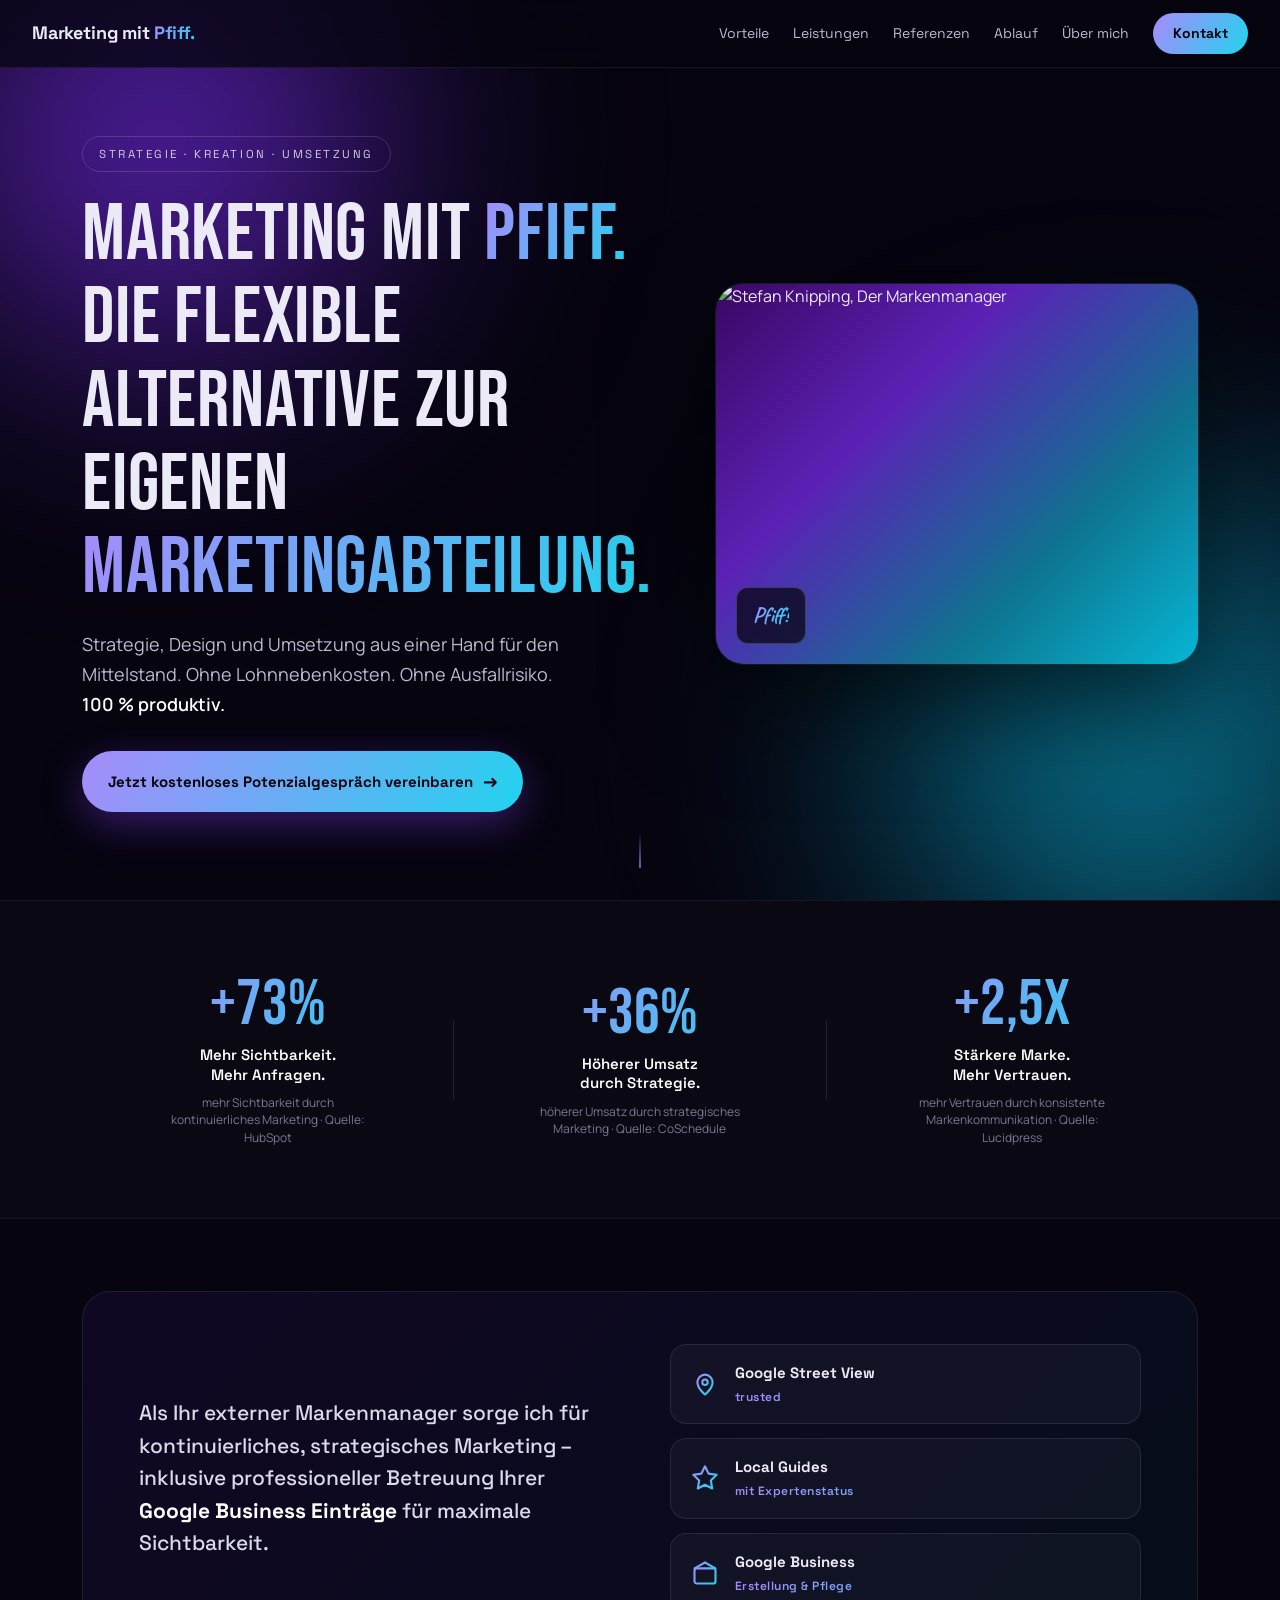
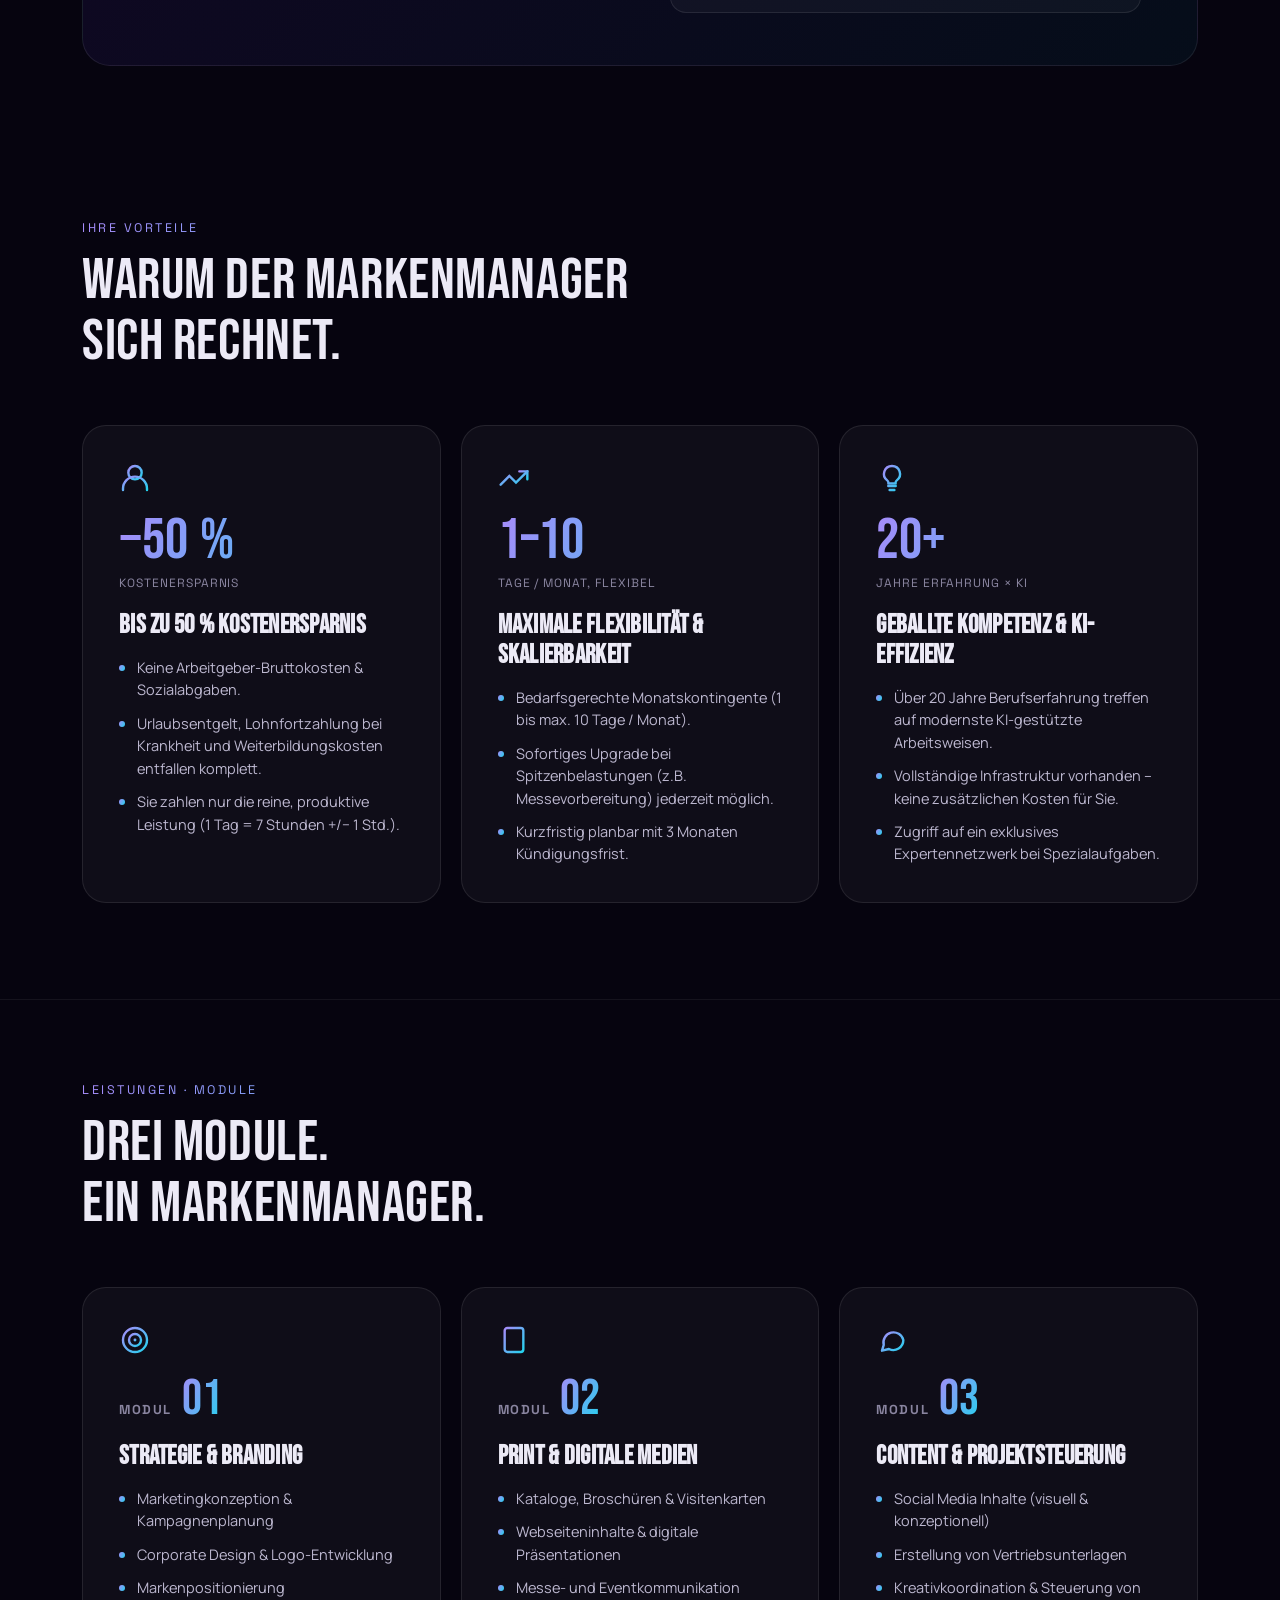
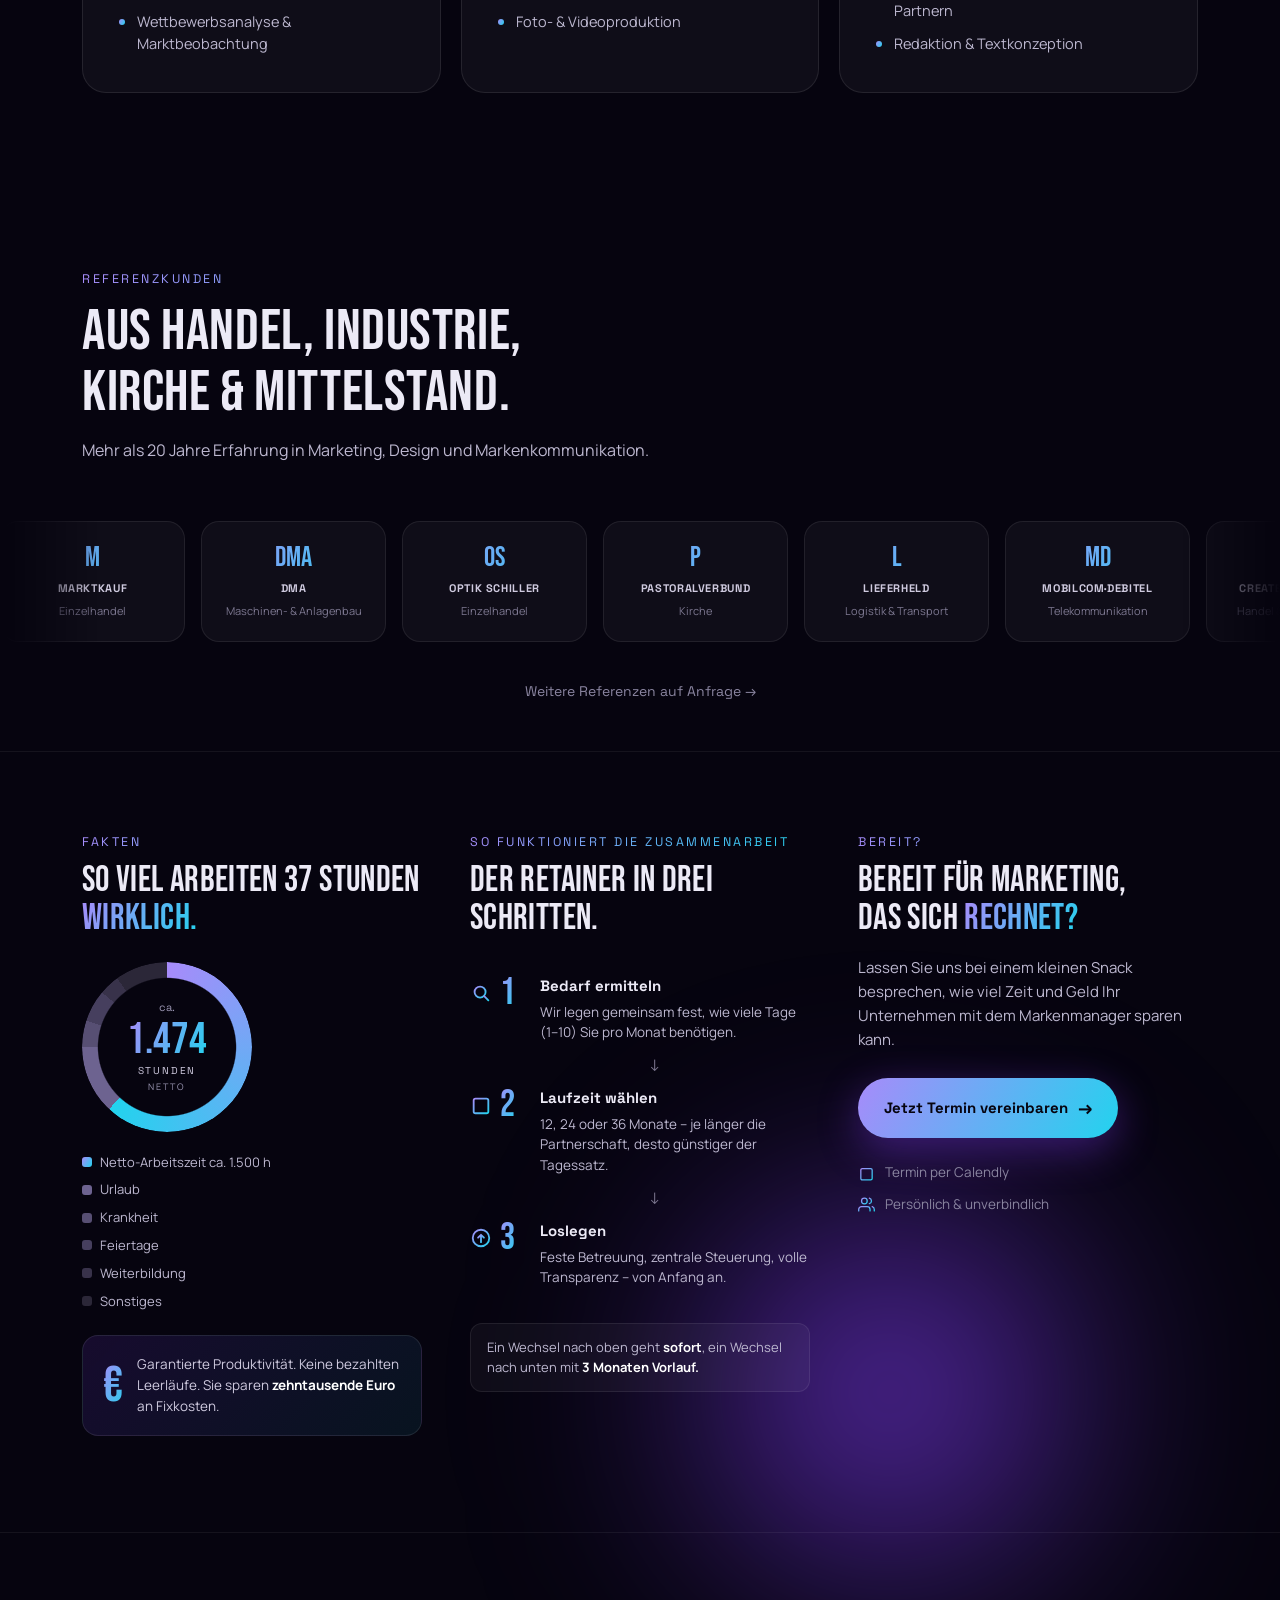
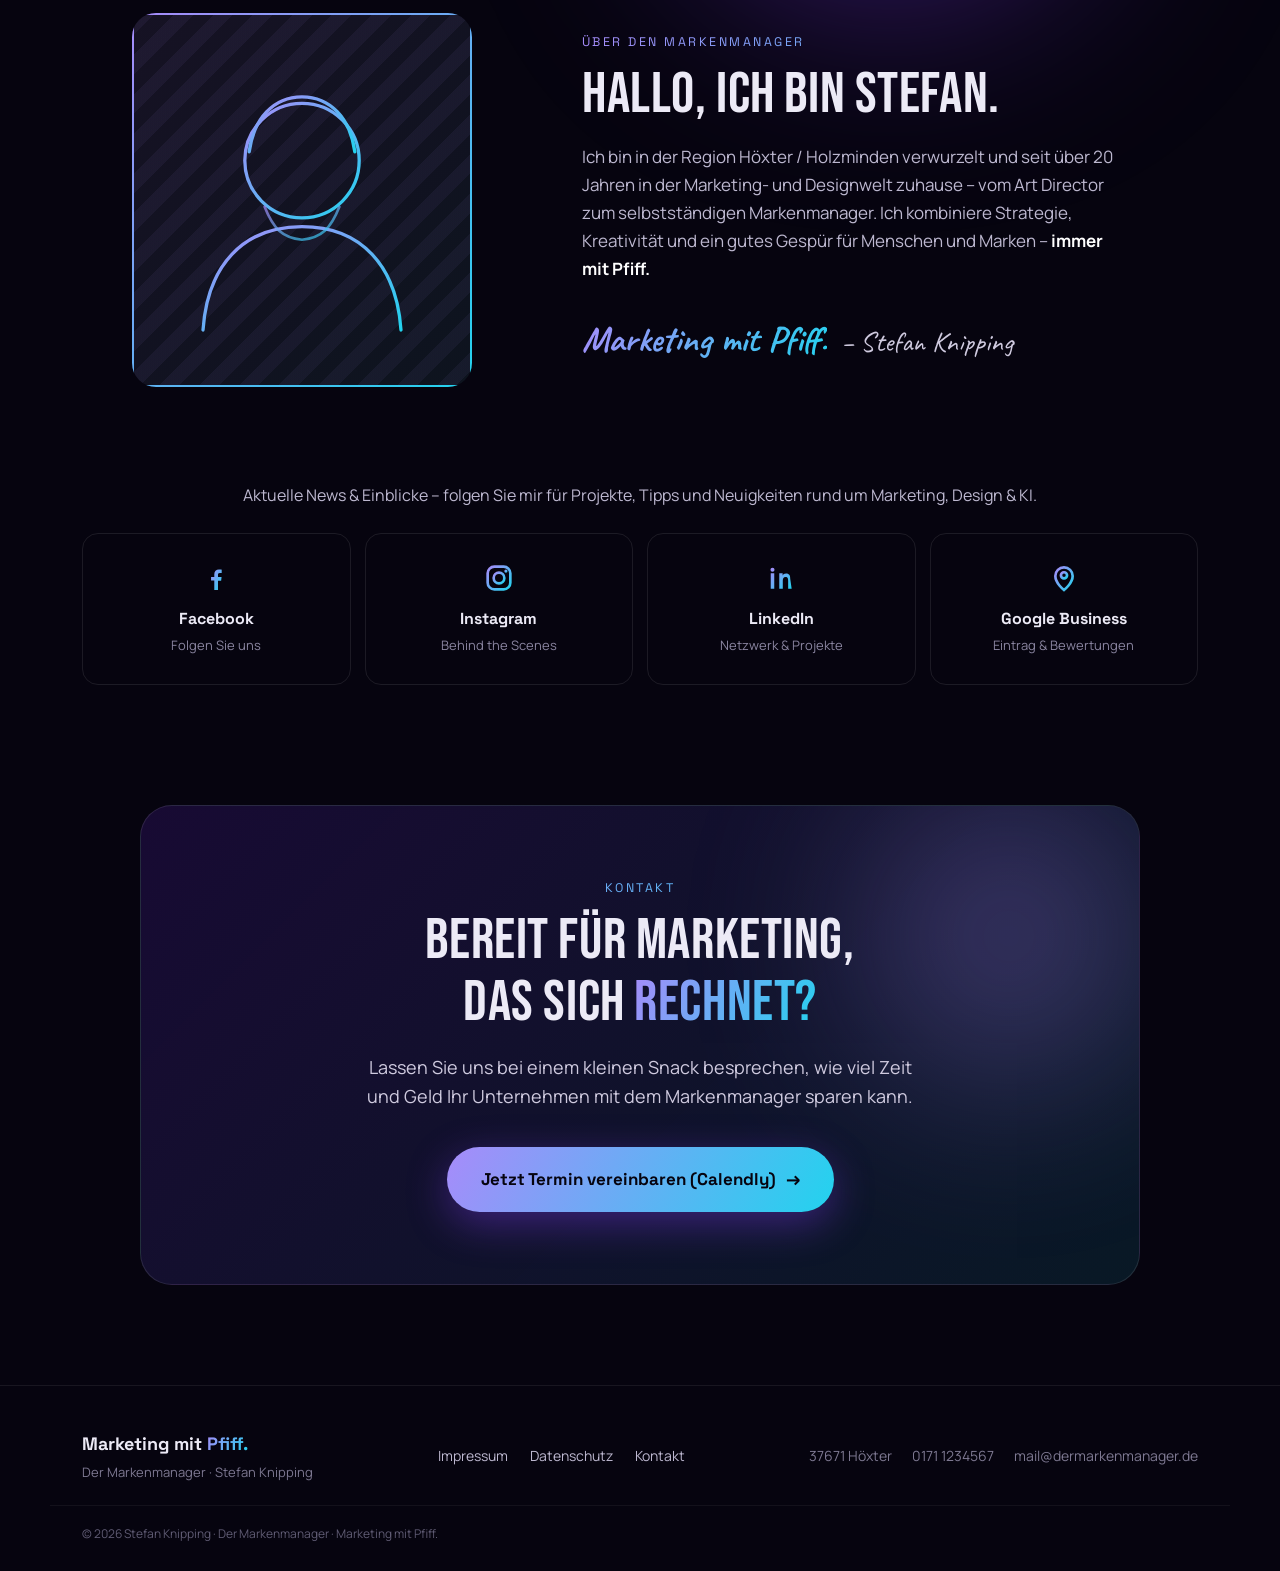
==== commit 0d8dea5d: "Redesign: scroll-driven product site with fluid gradients & new sections - Full redesign with animat" ====
--- a/index.html
+++ b/index.html
@@ -12,17 +12,21 @@
 </head>
 <body>
 
-<svg width="0" height="0" style="position:absolute" aria-hidden="true">
+<svg width="0" height="0" style="position:absolute;pointer-events:none" aria-hidden="true">
   <defs>
     <linearGradient id="g-grad" x1="0%" y1="0%" x2="100%" y2="100%">
-      <stop offset="0%" style="stop-color:var(--g1)"/>
-      <stop offset="100%" style="stop-color:var(--g2)"/>
+      <stop offset="0%" stop-color="#a78bfa"/>
+      <stop offset="100%" stop-color="#22d3ee"/>
     </linearGradient>
   </defs>
 </svg>
 
-<nav class="nav">
-  <a href="#hero" class="nav__brand" data-target="hero">Marketing mit <span class="grad-text">Pfiff.</span></a>
+<!-- NAV -->
+<nav class="nav" id="nav">
+  <a href="#hero" class="nav__logo" data-target="hero">
+    <img src="assets/logo.png" alt="Marketing mit Pfiff." class="nav__logo-img" onerror="this.style.display='none'">
+    <span class="nav__logo-text">Marketing mit <span class="grad-text">Pfiff.</span></span>
+  </a>
   <div class="nav__links">
     <span class="nav__link" data-target="vorteile">Vorteile</span>
     <span class="nav__link" data-target="leistungen">Leistungen</span>
@@ -45,111 +49,128 @@
   <span class="mobile-menu__link mobile-menu__link--cta" data-target="kontakt">Kontakt aufnehmen</span>
 </div>
 
+<!-- HERO -->
 <section id="hero" class="hero">
-  <div class="glow glow--hero-a" aria-hidden="true"></div>
-  <div class="glow glow--hero-b" aria-hidden="true"></div>
-  <div class="hero__grid">
+  <div class="blob blob--a" aria-hidden="true"></div>
+  <div class="blob blob--b" aria-hidden="true"></div>
+  <div class="hero__inner container">
     <div class="hero__content">
-      <div class="eyebrow-pill">STRATEGIE&nbsp;·&nbsp;KREATION&nbsp;·&nbsp;UMSETZUNG</div>
-      <h1 class="hero__title">Marketing mit <span class="grad-text">Pfiff.</span><br>Die flexible Alternative zur eigenen <span class="grad-text">Marketingabteilung.</span></h1>
-      <p class="hero__lead">Strategie, Design und Umsetzung aus einer Hand für den Mittelstand. Ohne Lohnnebenkosten. Ohne Ausfallrisiko. <span class="text-strong">100&nbsp;% produktiv.</span></p>
-      <div class="hero__actions">
+      <div class="eyebrow-pill reveal">STRATEGIE&nbsp;·&nbsp;KREATION&nbsp;·&nbsp;UMSETZUNG</div>
+      <h1 class="hero__title reveal delay-1">Marketing mit&nbsp;<span class="grad-text">Pfiff.</span><br>Die flexible Alternative zur eigenen <span class="grad-text">Marketingabteilung.</span></h1>
+      <p class="hero__lead reveal delay-2">Strategie, Design und Umsetzung aus einer Hand für den Mittelstand. Ohne Lohnnebenkosten. Ohne Ausfallrisiko. <strong>100&nbsp;% produktiv.</strong></p>
+      <div class="hero__actions reveal delay-3">
         <a class="btn btn--primary" data-target="kontakt" href="#kontakt">Jetzt kostenloses Potenzialgespräch vereinbaren <span class="btn__arrow">→</span></a>
       </div>
     </div>
-    <div class="hero__art-wrap">
-      <figure class="hero__art" aria-label="Illustration: Stefan Knipping arbeitet konzentriert am Schreibtisch">
-        <svg viewBox="0 0 420 460" fill="none">
-          <!-- desk -->
-          <path d="M40 360h340" stroke="url(#g-grad)" stroke-width="3" stroke-linecap="round"/>
-          <path d="M70 360v60M370 360v60" stroke="url(#g-grad)" stroke-width="3" stroke-linecap="round" opacity=".55"/>
-          <!-- laptop -->
-          <path d="M150 300h120v52H150z" stroke="url(#g-grad)" stroke-width="3" stroke-linejoin="round"/>
-          <path d="M140 360h140l8-8H132z" stroke="url(#g-grad)" stroke-width="3" stroke-linejoin="round"/>
-          <path d="M168 318h64M168 332h44" stroke="url(#g-grad)" stroke-width="2.4" stroke-linecap="round" opacity=".6"/>
-          <!-- chair back -->
-          <path d="M150 250c0-42 28-72 60-72s60 30 60 72" stroke="url(#g-grad)" stroke-width="3" stroke-linecap="round"/>
-          <!-- head -->
-          <circle cx="210" cy="150" r="34" stroke="url(#g-grad)" stroke-width="3"/>
-          <path d="M180 142c4-18 16-30 30-30s26 12 30 30" stroke="url(#g-grad)" stroke-width="3" stroke-linecap="round"/>
-          <!-- torso / arms reaching to laptop -->
-          <path d="M158 300c4-46 18-72 52-78 34 6 48 32 52 78" stroke="url(#g-grad)" stroke-width="3" stroke-linecap="round"/>
-          <path d="M178 250c10 24 16 36 32 40 16-4 22-16 32-40" stroke="url(#g-grad)" stroke-width="2.6" stroke-linecap="round" opacity=".7"/>
-          <!-- plant -->
-          <g opacity=".9">
-            <path d="M338 360v-30" stroke="url(#g-grad)" stroke-width="3" stroke-linecap="round"/>
-            <path d="M338 296c-18-6-26-22-22-40 18 2 30 14 32 32M338 296c18-6 26-22 22-40-18 2-30 14-32 32M338 296c-2-22 4-38 14-48 10 10 14 28 8 48" stroke="url(#g-grad)" stroke-width="2.4" stroke-linecap="round" stroke-linejoin="round"/>
-            <path d="M318 330h40l-6 30h-28z" stroke="url(#g-grad)" stroke-width="3" stroke-linejoin="round"/>
-          </g>
-        </svg>
-      </figure>
-      <div class="hero__tag-card">
-        <div class="grad-text hero__tag-card-line">STRATEGIE</div>
-        <div class="hero__tag-card-line hero__tag-card-line--muted">KREATION</div>
-        <div class="hero__tag-card-line hero__tag-card-line--muted">UMSETZUNG</div>
-      </div>
-      <div class="hero__pfiff-badge">Pfiff!</div>
-    </div>
-  </div>
-</section>
-
-<section id="tools" class="tools">
-  <div class="container">
-    <p class="tools__label">Zertifiziert, vernetzt &amp; vertraut mit den besten Tools</p>
-    <div class="tools__row">
-      <span class="tools__item">Google&nbsp;Street&nbsp;View<span class="tools__item-sub"> · trusted</span></span>
-      <span class="tools__item">Local&nbsp;Guides</span>
-      <span class="tools__item">Mehrwert&nbsp;&amp;&nbsp;Partner</span>
-      <span class="tools__item">multimedia</span>
-      <span class="tools__item">GALLO&nbsp;MEDIA</span>
-      <span class="tools__item">Adobe&nbsp;Creative&nbsp;Cloud</span>
-      <span class="tools__item">ChatGPT</span>
-    </div>
-  </div>
-</section>
-
-<section id="problem" class="problem">
-  <div class="problem__inner reveal">
-    <svg class="icon icon--lg" viewBox="0 0 24 24" fill="none" stroke="url(#g-grad)" stroke-width="1.9" stroke-linecap="round" stroke-linejoin="round"><path d="M9.2 18h5.6M10.2 21h3.6M12 3a6 6 0 0 0-3.6 10.8c.55.4.9 1.05.9 1.7V16h5.4v-.5c0-.65.35-1.3.9-1.7A6 6 0 0 0 12 3z"/></svg>
-    <p class="problem__title">Gutes Marketing braucht <span class="grad-text">Kontinuität.</span> Doch eine Vollzeitkraft ist teuer, bindet Ressourcen und fällt durch Urlaub oder Krankheit oft aus.</p>
-    <p class="problem__sub">Die Lösung? Ein externer Markenmanager, der wie ein interner Mitarbeiter agiert – <span class="text-strong">aber nur das kostet, was er tatsächlich leistet.</span></p>
-  </div>
-</section>
-
+    <div class="hero__photo-wrap reveal reveal--scale delay-2">
+      <div class="hero__photo-frame">
+        <img src="assets/stefan-hero.jpg" alt="Stefan Knipping, Der Markenmanager" class="hero__photo" loading="eager">
+        <div class="hero__photo-badge">
+          <span class="grad-text">Pfiff!</span>
+        </div>
+      </div>
+    </div>
+  </div>
+  <div class="hero__scroll-hint" aria-hidden="true"><span></span></div>
+</section>
+
+<!-- PROOF STATS -->
+<section id="proof" class="proof">
+  <div class="container">
+    <div class="proof__grid">
+      <div class="proof__item reveal">
+        <div class="proof__num grad-text" data-proof="73" data-prefix="+" data-suffix="%">+73%</div>
+        <div class="proof__label">Mehr Sichtbarkeit.<br>Mehr Anfragen.</div>
+        <div class="proof__source">mehr Sichtbarkeit durch kontinuierliches Marketing · Quelle: HubSpot</div>
+      </div>
+      <div class="proof__sep" aria-hidden="true"></div>
+      <div class="proof__item reveal delay-1">
+        <div class="proof__num grad-text" data-proof="36" data-prefix="+" data-suffix="%">+36%</div>
+        <div class="proof__label">Höherer Umsatz<br>durch Strategie.</div>
+        <div class="proof__source">höherer Umsatz durch strategisches Marketing · Quelle: CoSchedule</div>
+      </div>
+      <div class="proof__sep" aria-hidden="true"></div>
+      <div class="proof__item reveal delay-2">
+        <div class="proof__num grad-text" data-proof-decimal="2.5" data-prefix="+" data-suffix="x">+2,5x</div>
+        <div class="proof__label">Stärkere Marke.<br>Mehr Vertrauen.</div>
+        <div class="proof__source">mehr Vertrauen durch konsistente Markenkommunikation · Quelle: Lucidpress</div>
+      </div>
+    </div>
+  </div>
+</section>
+
+<!-- GOOGLE -->
+<section id="google" class="google">
+  <div class="container">
+    <div class="google__inner reveal">
+      <div class="google__text">
+        <p class="google__lead">Als Ihr externer Markenmanager sorge ich für kontinuierliches, strategisches Marketing – inklusive professioneller Betreuung Ihrer <strong>Google Business Einträge</strong> für maximale Sichtbarkeit.</p>
+      </div>
+      <div class="google__badges">
+        <div class="google__badge reveal delay-1">
+          <svg class="icon icon--badge" viewBox="0 0 24 24" fill="none" stroke="url(#g-grad)" stroke-width="1.8" stroke-linecap="round"><path d="M12 21s6.5-5 6.5-10.5a6.5 6.5 0 1 0-13 0C5.5 16 12 21 12 21z"/><circle cx="12" cy="10.5" r="2.3"/></svg>
+          <div class="google__badge-info">
+            <div class="google__badge-title">Google Street View</div>
+            <div class="google__badge-chip grad-text">trusted</div>
+          </div>
+        </div>
+        <div class="google__badge reveal delay-2">
+          <svg class="icon icon--badge" viewBox="0 0 24 24" fill="none" stroke="url(#g-grad)" stroke-width="1.8" stroke-linecap="round" stroke-linejoin="round"><polygon points="12 2 15.09 8.26 22 9.27 17 14.14 18.18 21.02 12 17.77 5.82 21.02 7 14.14 2 9.27 8.91 8.26 12 2"/></svg>
+          <div class="google__badge-info">
+            <div class="google__badge-title">Local Guides</div>
+            <div class="google__badge-chip grad-text">mit Expertenstatus</div>
+          </div>
+        </div>
+        <div class="google__badge reveal delay-3">
+          <svg class="icon icon--badge" viewBox="0 0 24 24" fill="none" stroke="url(#g-grad)" stroke-width="1.8" stroke-linecap="round"><rect x="3" y="8" width="18" height="13" rx="2"/><path d="M3 8l9-5 9 5"/><line x1="12" y1="13" x2="12" y2="21"/><line x1="3" y1="13" x2="21" y2="13"/></svg>
+          <div class="google__badge-info">
+            <div class="google__badge-title">Google Business</div>
+            <div class="google__badge-chip grad-text">Erstellung &amp; Pflege</div>
+          </div>
+        </div>
+      </div>
+    </div>
+  </div>
+</section>
+
+<!-- VORTEILE -->
 <section id="vorteile" class="section">
   <div class="container">
     <div class="section-head reveal">
       <div class="eyebrow">Ihre Vorteile</div>
-      <h2 class="h2">Warum der Markenmanager sich rechnet.</h2>
+      <h2 class="h2">Warum der Markenmanager<br>sich rechnet.</h2>
     </div>
     <div class="grid grid--3">
-      <div class="card">
+      <div class="card reveal delay-1">
+        <svg class="icon icon--card" viewBox="0 0 24 24" fill="none" stroke="url(#g-grad)" stroke-width="1.8" stroke-linecap="round" stroke-linejoin="round"><circle cx="12" cy="8" r="5"/><path d="M3 21v-1a9 9 0 0 1 18 0v1"/></svg>
         <div class="card__stat grad-text">−50&#8201;%</div>
         <div class="card__stat-label">KOSTENERSPARNIS</div>
-        <h3 class="card__title">Bis zu 50 % Kostenersparnis</h3>
+        <h3 class="card__title">Bis zu 50&nbsp;% Kostenersparnis</h3>
         <ul class="bullet-list">
           <li>Keine Arbeitgeber-Bruttokosten &amp; Sozialabgaben.</li>
           <li>Urlaubsentgelt, Lohnfortzahlung bei Krankheit und Weiterbildungskosten entfallen komplett.</li>
           <li>Sie zahlen nur die reine, produktive Leistung (1 Tag = 7 Stunden +/− 1 Std.).</li>
         </ul>
       </div>
-      <div class="card">
+      <div class="card reveal delay-2">
+        <svg class="icon icon--card" viewBox="0 0 24 24" fill="none" stroke="url(#g-grad)" stroke-width="1.8" stroke-linecap="round"><polyline points="22 7 13.5 15.5 8.5 10.5 2 17"/><polyline points="16 7 22 7 22 13"/></svg>
         <div class="card__stat grad-text">1–10</div>
         <div class="card__stat-label">TAGE / MONAT, FLEXIBEL</div>
         <h3 class="card__title">Maximale Flexibilität &amp; Skalierbarkeit</h3>
         <ul class="bullet-list">
           <li>Bedarfsgerechte Monatskontingente (1 bis max. 10 Tage / Monat).</li>
-          <li>Sofortiges Upgrade in ein höheres Paket bei Spitzenbelastungen (z.B. Messevorbereitung) jederzeit möglich.</li>
-          <li>Kurzfristig planbar (mit 3 Monaten Kündigungsfrist innerhalb der Mindestlaufzeit).</li>
-        </ul>
-      </div>
-      <div class="card">
+          <li>Sofortiges Upgrade bei Spitzenbelastungen (z.B. Messevorbereitung) jederzeit möglich.</li>
+          <li>Kurzfristig planbar mit 3 Monaten Kündigungsfrist.</li>
+        </ul>
+      </div>
+      <div class="card reveal delay-3">
+        <svg class="icon icon--card" viewBox="0 0 24 24" fill="none" stroke="url(#g-grad)" stroke-width="1.8" stroke-linecap="round"><path d="M9.2 18h5.6M10.2 21h3.6M12 3a6 6 0 0 0-3.6 10.8c.55.4.9 1.05.9 1.7V16h5.4v-.5c0-.65.35-1.3.9-1.7A6 6 0 0 0 12 3z"/></svg>
         <div class="card__stat grad-text">20+</div>
         <div class="card__stat-label">JAHRE ERFAHRUNG × KI</div>
         <h3 class="card__title">Geballte Kompetenz &amp; KI-Effizienz</h3>
         <ul class="bullet-list">
           <li>Über 20 Jahre Berufserfahrung treffen auf modernste KI-gestützte Arbeitsweisen.</li>
-          <li>Vollständige Infrastruktur vorhanden (keine Arbeitsplatz- oder Softwarekosten für Sie).</li>
+          <li>Vollständige Infrastruktur vorhanden – keine zusätzlichen Kosten für Sie.</li>
           <li>Zugriff auf ein exklusives Expertennetzwerk bei Spezialaufgaben.</li>
         </ul>
       </div>
@@ -157,63 +178,16 @@
   </div>
 </section>
 
-<section id="referenzen" class="section section--bordered">
-  <div class="container">
-    <div class="section-head section-head--wide reveal">
-      <div class="eyebrow">Referenzkunden</div>
-      <h2 class="h2">Aus Handel, Industrie, Kirche &amp; Mittelstand.</h2>
-      <p class="section-desc">Mehr als 20 Jahre Erfahrung in Marketing, Design und Markenkommunikation für Mittelstand, Handel, Bildung, Kirche und Dienstleistungsunternehmen.</p>
-    </div>
-    <div class="logo-grid">
-      <div class="logo-tile">
-        <svg class="logo-mark" viewBox="0 0 44 44"><circle cx="22" cy="22" r="19" stroke="url(#g-grad)" stroke-width="2"/><text x="22" y="28" text-anchor="middle" font-family="'Bebas Neue',sans-serif" font-size="17" fill="url(#g-grad)">M</text></svg>
-        <span class="logo-tile__text">MARKTKAUF</span>
-      </div>
-      <div class="logo-tile">
-        <svg class="logo-mark" viewBox="0 0 44 44"><circle cx="22" cy="22" r="19" stroke="url(#g-grad)" stroke-width="2"/><text x="22" y="27" text-anchor="middle" font-family="'Bebas Neue',sans-serif" font-size="13" fill="url(#g-grad)">DMA</text></svg>
-        <span class="logo-tile__text">DMA<br><span class="logo-tile__sub">Höxter-Vörden</span></span>
-      </div>
-      <div class="logo-tile">
-        <svg class="logo-mark" viewBox="0 0 44 44"><circle cx="22" cy="22" r="19" stroke="url(#g-grad)" stroke-width="2"/><text x="22" y="27" text-anchor="middle" font-family="'Bebas Neue',sans-serif" font-size="15" fill="url(#g-grad)">OS</text></svg>
-        <span class="logo-tile__text">OPTIK<br>SCHILLER</span>
-      </div>
-      <div class="logo-tile">
-        <svg class="logo-mark" viewBox="0 0 44 44"><circle cx="22" cy="22" r="19" stroke="url(#g-grad)" stroke-width="2"/><text x="22" y="27" text-anchor="middle" font-family="'Bebas Neue',sans-serif" font-size="15" fill="url(#g-grad)">P</text></svg>
-        <span class="logo-tile__text logo-tile__text--sm">Pastoralverbund<br><span class="logo-tile__sub">Paderborn</span></span>
-      </div>
-      <div class="logo-tile">
-        <svg class="logo-mark" viewBox="0 0 44 44"><circle cx="22" cy="22" r="19" stroke="url(#g-grad)" stroke-width="2"/><text x="22" y="27" text-anchor="middle" font-family="'Bebas Neue',sans-serif" font-size="15" fill="url(#g-grad)">L</text></svg>
-        <span class="logo-tile__text">Lieferheld</span>
-      </div>
-      <div class="logo-tile">
-        <svg class="logo-mark" viewBox="0 0 44 44"><circle cx="22" cy="22" r="19" stroke="url(#g-grad)" stroke-width="2"/><text x="22" y="27" text-anchor="middle" font-family="'Bebas Neue',sans-serif" font-size="14" fill="url(#g-grad)">md</text></svg>
-        <span class="logo-tile__text logo-tile__text--sm">mobilcom·debitel</span>
-      </div>
-      <div class="logo-tile">
-        <svg class="logo-mark" viewBox="0 0 44 44"><circle cx="22" cy="22" r="19" stroke="url(#g-grad)" stroke-width="2"/><text x="22" y="27" text-anchor="middle" font-family="'Bebas Neue',sans-serif" font-size="15" fill="url(#g-grad)">c</text></svg>
-        <span class="logo-tile__text">create<br><span class="logo-tile__sub">Holzminden</span></span>
-      </div>
-      <div class="logo-tile">
-        <svg class="logo-mark" viewBox="0 0 44 44"><circle cx="22" cy="22" r="19" stroke="url(#g-grad)" stroke-width="2"/><text x="22" y="27" text-anchor="middle" font-family="'Bebas Neue',sans-serif" font-size="15" fill="url(#g-grad)">MS</text></svg>
-        <span class="logo-tile__text logo-tile__text--sm">Malermeister<br>Schmidt Stahle</span>
-      </div>
-      <div class="logo-tile">
-        <svg class="logo-mark" viewBox="0 0 44 44"><circle cx="22" cy="22" r="19" stroke="url(#g-grad)" stroke-width="2"/><text x="22" y="27" text-anchor="middle" font-family="'Bebas Neue',sans-serif" font-size="15" fill="url(#g-grad)">KR</text></svg>
-        <span class="logo-tile__text logo-tile__text--sm">Kita Regenbogen<br><span class="logo-tile__sub">Höxter</span></span>
-      </div>
-    </div>
-  </div>
-</section>
-
-<section id="leistungen" class="section">
+<!-- LEISTUNGEN -->
+<section id="leistungen" class="section section--bordered">
   <div class="container">
     <div class="section-head reveal">
       <div class="eyebrow">Leistungen · Module</div>
-      <h2 class="h2">Drei Module. Ein Markenmanager.</h2>
+      <h2 class="h2">Drei Module.<br>Ein Markenmanager.</h2>
     </div>
     <div class="grid grid--3">
-      <div class="card">
-        <svg class="icon icon--md" viewBox="0 0 24 24" fill="none" stroke="url(#g-grad)" stroke-width="2"><circle cx="12" cy="12" r="9"/><circle cx="12" cy="12" r="4.5"/><circle cx="12" cy="12" r="1.1" fill="url(#g-grad)" stroke="none"/></svg>
+      <div class="card card--module reveal delay-1">
+        <svg class="icon icon--card" viewBox="0 0 24 24" fill="none" stroke="url(#g-grad)" stroke-width="1.8"><circle cx="12" cy="12" r="9"/><circle cx="12" cy="12" r="4.5"/><circle cx="12" cy="12" r="1.1" fill="url(#g-grad)" stroke="none"/></svg>
         <div class="card__module-row"><span class="card__module-label">MODUL</span><span class="card__module-num grad-text">01</span></div>
         <h3 class="card__title">Strategie &amp; Branding</h3>
         <ul class="bullet-list">
@@ -223,8 +197,8 @@
           <li>Wettbewerbsanalyse &amp; Marktbeobachtung</li>
         </ul>
       </div>
-      <div class="card">
-        <svg class="icon icon--md" viewBox="0 0 24 24" fill="none" stroke="url(#g-grad)" stroke-width="2" stroke-linecap="round"><rect x="5" y="3" width="14" height="18" rx="2"/><line x1="8.5" y1="8" x2="15.5" y2="8"/><line x1="8.5" y1="12" x2="15.5" y2="12"/><line x1="8.5" y1="16" x2="13" y2="16"/></svg>
+      <div class="card card--module reveal delay-2">
+        <svg class="icon icon--card" viewBox="0 0 24 24" fill="none" stroke="url(#g-grad)" stroke-width="1.8" stroke-linecap="round"><rect x="5" y="3" width="14" height="18" rx="2"/><line x1="8.5" y1="8" x2="15.5" y2="8"/><line x1="8.5" y1="12" x2="15.5" y2="12"/><line x1="8.5" y1="16" x2="13" y2="16"/></svg>
         <div class="card__module-row"><span class="card__module-label">MODUL</span><span class="card__module-num grad-text">02</span></div>
         <h3 class="card__title">Print &amp; Digitale Medien</h3>
         <ul class="bullet-list">
@@ -234,8 +208,8 @@
           <li>Foto- &amp; Videoproduktion</li>
         </ul>
       </div>
-      <div class="card">
-        <svg class="icon icon--md" viewBox="0 0 24 24" fill="none" stroke="url(#g-grad)" stroke-width="2" stroke-linecap="round" stroke-linejoin="round"><path d="M20.5 12a7.5 7.5 0 0 1-10.8 6.75L4.5 20l1.3-4.3A7.5 7.5 0 1 1 20.5 12z"/></svg>
+      <div class="card card--module reveal delay-3">
+        <svg class="icon icon--card" viewBox="0 0 24 24" fill="none" stroke="url(#g-grad)" stroke-width="1.8" stroke-linecap="round" stroke-linejoin="round"><path d="M20.5 12a7.5 7.5 0 0 1-10.8 6.75L4.5 20l1.3-4.3A7.5 7.5 0 1 1 20.5 12z"/></svg>
         <div class="card__module-row"><span class="card__module-label">MODUL</span><span class="card__module-num grad-text">03</span></div>
         <h3 class="card__title">Content &amp; Projektsteuerung</h3>
         <ul class="bullet-list">
@@ -249,101 +223,157 @@
   </div>
 </section>
 
-<section id="stats" class="section section--bordered stats">
-  <div class="glow glow--stats" aria-hidden="true"></div>
-  <div class="container stats__inner">
-    <h2 class="h2">So viel arbeiten 37 Stunden <span class="grad-text">wirklich.</span></h2>
-    <div class="stats__grid" id="stats-anchor">
-      <div class="stats__chart-row">
-        <div class="donut">
-          <div class="donut__ring" id="donut-ring"></div>
-          <div class="donut__center">
-            <div class="donut__ca">ca.</div>
-            <div class="donut__count grad-text" id="hour-count">0</div>
-            <div class="donut__label">STUNDEN</div>
-            <div class="donut__sub">NETTO</div>
-          </div>
-        </div>
-        <div class="legend">
-          <div class="legend__item"><span class="legend__dot legend__dot--grad"></span>Netto-Arbeitszeit ca. 1.500&nbsp;h</div>
-          <div class="legend__item"><span class="legend__dot" style="background:#6d6390"></span>Urlaub</div>
-          <div class="legend__item"><span class="legend__dot" style="background:#574f73"></span>Krankheit</div>
-          <div class="legend__item"><span class="legend__dot" style="background:#463f5e"></span>Feiertage</div>
-          <div class="legend__item"><span class="legend__dot" style="background:#38324a"></span>Weiterbildung</div>
-          <div class="legend__item"><span class="legend__dot" style="background:#2b2738"></span>Sonstiges / Ausfallzeiten</div>
-        </div>
-      </div>
-      <div class="stats__copy">
-        <p class="stats__lead">Ein Festangestellter (37-Std.-Woche) leistet nach Abzug von Urlaub, Krankheit, Feiertagen und Weiterbildung ca. <span class="text-strong">1.500 Netto-Arbeitsstunden</span> im Jahr.</p>
+<!-- REFERENZEN – Marquee -->
+<section id="referenzen" class="referenzen">
+  <div class="container">
+    <div class="section-head reveal">
+      <div class="eyebrow">Referenzkunden</div>
+      <h2 class="h2">Aus Handel, Industrie,<br>Kirche &amp; Mittelstand.</h2>
+      <p class="section-desc">Mehr als 20 Jahre Erfahrung in Marketing, Design und Markenkommunikation.</p>
+    </div>
+  </div>
+  <div class="marquee" aria-label="Referenzkunden">
+    <div class="marquee__track">
+      <div class="ref-tile"><div class="ref-tile__mark grad-text">M</div><div class="ref-tile__name">MARKTKAUF</div><div class="ref-tile__cat">Einzelhandel</div></div>
+      <div class="ref-tile"><div class="ref-tile__mark grad-text">DMA</div><div class="ref-tile__name">DMA</div><div class="ref-tile__cat">Maschinen- &amp; Anlagenbau</div></div>
+      <div class="ref-tile"><div class="ref-tile__mark grad-text">OS</div><div class="ref-tile__name">OPTIK SCHILLER</div><div class="ref-tile__cat">Einzelhandel</div></div>
+      <div class="ref-tile"><div class="ref-tile__mark grad-text">P</div><div class="ref-tile__name">PASTORALVERBUND</div><div class="ref-tile__cat">Kirche</div></div>
+      <div class="ref-tile"><div class="ref-tile__mark grad-text">L</div><div class="ref-tile__name">LIEFERHELD</div><div class="ref-tile__cat">Logistik &amp; Transport</div></div>
+      <div class="ref-tile"><div class="ref-tile__mark grad-text">md</div><div class="ref-tile__name">MOBILCOM·DEBITEL</div><div class="ref-tile__cat">Telekommunikation</div></div>
+      <div class="ref-tile"><div class="ref-tile__mark grad-text">c</div><div class="ref-tile__name">CREATE HOLZMINDEN</div><div class="ref-tile__cat">Handel &amp; Dienstleistung</div></div>
+      <div class="ref-tile"><div class="ref-tile__mark grad-text">MS</div><div class="ref-tile__name">MALERMEISTER SCHMIDT</div><div class="ref-tile__cat">Handwerk</div></div>
+      <div class="ref-tile"><div class="ref-tile__mark grad-text">KR</div><div class="ref-tile__name">KITA REGENBOGEN</div><div class="ref-tile__cat">Bildung</div></div>
+      <div class="ref-tile" aria-hidden="true"><div class="ref-tile__mark grad-text">M</div><div class="ref-tile__name">MARKTKAUF</div><div class="ref-tile__cat">Einzelhandel</div></div>
+      <div class="ref-tile" aria-hidden="true"><div class="ref-tile__mark grad-text">DMA</div><div class="ref-tile__name">DMA</div><div class="ref-tile__cat">Maschinen- &amp; Anlagenbau</div></div>
+      <div class="ref-tile" aria-hidden="true"><div class="ref-tile__mark grad-text">OS</div><div class="ref-tile__name">OPTIK SCHILLER</div><div class="ref-tile__cat">Einzelhandel</div></div>
+      <div class="ref-tile" aria-hidden="true"><div class="ref-tile__mark grad-text">P</div><div class="ref-tile__name">PASTORALVERBUND</div><div class="ref-tile__cat">Kirche</div></div>
+      <div class="ref-tile" aria-hidden="true"><div class="ref-tile__mark grad-text">L</div><div class="ref-tile__name">LIEFERHELD</div><div class="ref-tile__cat">Logistik &amp; Transport</div></div>
+      <div class="ref-tile" aria-hidden="true"><div class="ref-tile__mark grad-text">md</div><div class="ref-tile__name">MOBILCOM·DEBITEL</div><div class="ref-tile__cat">Telekommunikation</div></div>
+      <div class="ref-tile" aria-hidden="true"><div class="ref-tile__mark grad-text">c</div><div class="ref-tile__name">CREATE HOLZMINDEN</div><div class="ref-tile__cat">Handel &amp; Dienstleistung</div></div>
+      <div class="ref-tile" aria-hidden="true"><div class="ref-tile__mark grad-text">MS</div><div class="ref-tile__name">MALERMEISTER SCHMIDT</div><div class="ref-tile__cat">Handwerk</div></div>
+      <div class="ref-tile" aria-hidden="true"><div class="ref-tile__mark grad-text">KR</div><div class="ref-tile__name">KITA REGENBOGEN</div><div class="ref-tile__cat">Bildung</div></div>
+    </div>
+  </div>
+  <p class="referenzen__more reveal">Weitere Referenzen auf Anfrage →</p>
+</section>
+
+<!-- BOTTOM 3-COLUMN: STATS + ABLAUF + CTA -->
+<section id="ablauf" class="section section--bordered bottom-section">
+  <div class="blob blob--c" aria-hidden="true"></div>
+  <div class="container">
+    <div class="bottom-grid">
+
+      <!-- Col 1: Donut stats -->
+      <div class="bottom-col reveal">
+        <div class="eyebrow">Fakten</div>
+        <h2 class="h2 h2--sm">So viel arbeiten 37 Stunden <span class="grad-text">wirklich.</span></h2>
+        <div class="donut-wrap" id="stats-anchor">
+          <div class="donut">
+            <div class="donut__ring"></div>
+            <div class="donut__center">
+              <div class="donut__ca">ca.</div>
+              <div class="donut__count grad-text" id="hour-count">0</div>
+              <div class="donut__label">STUNDEN</div>
+              <div class="donut__sub">NETTO</div>
+            </div>
+          </div>
+          <div class="legend">
+            <div class="legend__item"><span class="legend__dot legend__dot--grad"></span>Netto-Arbeitszeit ca. 1.500&nbsp;h</div>
+            <div class="legend__item"><span class="legend__dot" style="background:#6d6390"></span>Urlaub</div>
+            <div class="legend__item"><span class="legend__dot" style="background:#574f73"></span>Krankheit</div>
+            <div class="legend__item"><span class="legend__dot" style="background:#463f5e"></span>Feiertage</div>
+            <div class="legend__item"><span class="legend__dot" style="background:#38324a"></span>Weiterbildung</div>
+            <div class="legend__item"><span class="legend__dot" style="background:#2b2738"></span>Sonstiges</div>
+          </div>
+        </div>
         <div class="callout">
-          <div>
-            <div class="callout__title">Der Markenmanager</div>
-            <p class="callout__text">Bietet garantierte Produktivität. Keine bezahlten Leerläufe. Um auf die gleiche Netto-Arbeitszeit zu kommen, sparen Sie bei uns <span class="text-strong">zehntausende Euro</span> an Fixkosten und Einarbeitung.</p>
-          </div>
           <div class="callout__euro grad-text">€</div>
-        </div>
-      </div>
-    </div>
-  </div>
-</section>
-
-<section id="ablauf" class="section">
-  <div class="container">
-    <div class="section-head section-head--wide reveal">
-      <div class="eyebrow">So funktioniert die Zusammenarbeit</div>
-      <h2 class="h2">Der Retainer in drei Schritten.</h2>
-    </div>
-    <div class="grid grid--3 grid--steps">
-      <div class="card card--step">
-        <div class="card__step-row">
-          <svg class="icon icon--sm" viewBox="0 0 24 24" fill="none" stroke="url(#g-grad)" stroke-width="2" stroke-linecap="round"><circle cx="11" cy="11" r="6"/><line x1="20" y1="20" x2="15.5" y2="15.5"/></svg>
-          <div class="card__step-num grad-text">1</div>
-        </div>
-        <h3 class="card__title card__title--sm">Bedarf ermitteln</h3>
-        <p class="card__text">Wir legen gemeinsam fest, wie viele Tage (1–10) Sie pro Monat benötigen.</p>
-      </div>
-      <div class="card card--step">
-        <div class="card__step-row">
-          <svg class="icon icon--sm" viewBox="0 0 24 24" fill="none" stroke="url(#g-grad)" stroke-width="2" stroke-linecap="round"><rect x="4" y="5" width="16" height="16" rx="2"/><line x1="4" y1="9.5" x2="20" y2="9.5"/><line x1="9" y1="3" x2="9" y2="6"/><line x1="15" y1="3" x2="15" y2="6"/></svg>
-          <div class="card__step-num grad-text">2</div>
-        </div>
-        <h3 class="card__title card__title--sm">Laufzeit wählen</h3>
-        <p class="card__text">12, 24 oder 36 Monate – je länger die Partnerschaft, desto günstiger der Tagessatz.</p>
-      </div>
-      <div class="card card--step">
-        <div class="card__step-row">
-          <svg class="icon icon--sm" viewBox="0 0 24 24" fill="none" stroke="url(#g-grad)" stroke-width="2" stroke-linecap="round" stroke-linejoin="round"><circle cx="12" cy="12" r="9"/><path d="M12 16.5V8.5M12 8.5l-3.2 3.2M12 8.5l3.2 3.2"/></svg>
-          <div class="card__step-num grad-text">3</div>
-        </div>
-        <h3 class="card__title card__title--sm">Loslegen</h3>
-        <p class="card__text">Feste Betreuung, zentrale Steuerung, volle Transparenz.</p>
-      </div>
-    </div>
-    <div class="retainer-banner">
-      <div class="retainer-banner__inner">
-        <p class="retainer-banner__text">Je länger wir zusammenarbeiten, <span class="text-strong">desto günstiger</span> wird der effektive Tagessatz. Einzelne Zusatzbuchungen sind flexibel möglich.</p>
-        <p class="retainer-banner__sub">Ein Wechsel nach oben geht sofort, ein Wechsel nach unten mit 3 Monaten Vorlauf.</p>
-      </div>
-    </div>
-  </div>
-</section>
-
+          <p class="callout__text">Garantierte Produktivität. Keine bezahlten Leerläufe. Sie sparen <strong>zehntausende Euro</strong> an Fixkosten.</p>
+        </div>
+      </div>
+
+      <!-- Col 2: Retainer steps -->
+      <div class="bottom-col reveal delay-2">
+        <div class="eyebrow">So funktioniert die Zusammenarbeit</div>
+        <h2 class="h2 h2--sm">Der Retainer in drei Schritten.</h2>
+        <div class="steps">
+          <div class="step">
+            <div class="step__icon-wrap">
+              <svg class="icon icon--step" viewBox="0 0 24 24" fill="none" stroke="url(#g-grad)" stroke-width="2" stroke-linecap="round"><circle cx="11" cy="11" r="6"/><line x1="20" y1="20" x2="15.5" y2="15.5"/></svg>
+              <span class="step__num grad-text">1</span>
+            </div>
+            <div class="step__body">
+              <h4 class="step__title">Bedarf ermitteln</h4>
+              <p class="step__text">Wir legen gemeinsam fest, wie viele Tage (1–10) Sie pro Monat benötigen.</p>
+            </div>
+          </div>
+          <div class="step__arrow" aria-hidden="true">↓</div>
+          <div class="step">
+            <div class="step__icon-wrap">
+              <svg class="icon icon--step" viewBox="0 0 24 24" fill="none" stroke="url(#g-grad)" stroke-width="2" stroke-linecap="round"><rect x="4" y="5" width="16" height="16" rx="2"/><line x1="4" y1="9.5" x2="20" y2="9.5"/><line x1="9" y1="3" x2="9" y2="6"/><line x1="15" y1="3" x2="15" y2="6"/></svg>
+              <span class="step__num grad-text">2</span>
+            </div>
+            <div class="step__body">
+              <h4 class="step__title">Laufzeit wählen</h4>
+              <p class="step__text">12, 24 oder 36 Monate – je länger die Partnerschaft, desto günstiger der Tagessatz.</p>
+            </div>
+          </div>
+          <div class="step__arrow" aria-hidden="true">↓</div>
+          <div class="step">
+            <div class="step__icon-wrap">
+              <svg class="icon icon--step" viewBox="0 0 24 24" fill="none" stroke="url(#g-grad)" stroke-width="2" stroke-linecap="round" stroke-linejoin="round"><circle cx="12" cy="12" r="9"/><path d="M12 16.5V8.5M12 8.5l-3.2 3.2M12 8.5l3.2 3.2"/></svg>
+              <span class="step__num grad-text">3</span>
+            </div>
+            <div class="step__body">
+              <h4 class="step__title">Loslegen</h4>
+              <p class="step__text">Feste Betreuung, zentrale Steuerung, volle Transparenz – von Anfang an.</p>
+            </div>
+          </div>
+        </div>
+        <div class="retainer-note">
+          <p>Ein Wechsel nach oben geht <strong>sofort</strong>, ein Wechsel nach unten mit <strong>3 Monaten Vorlauf.</strong></p>
+        </div>
+      </div>
+
+      <!-- Col 3: CTA teaser -->
+      <div class="bottom-col reveal delay-3">
+        <div class="eyebrow">Bereit?</div>
+        <h2 class="h2 h2--sm">Bereit für Marketing,<br>das sich <span class="grad-text">rechnet?</span></h2>
+        <p class="bottom-cta__text">Lassen Sie uns bei einem kleinen Snack besprechen, wie viel Zeit und Geld Ihr Unternehmen mit dem Markenmanager sparen kann.</p>
+        <a class="btn btn--primary" href="https://calendly.com" target="_blank" rel="noopener">Jetzt Termin vereinbaren <span class="btn__arrow">→</span></a>
+        <div class="bottom-cta__icons">
+          <div class="bottom-cta__icon">
+            <svg viewBox="0 0 24 24" fill="none" stroke="url(#g-grad)" stroke-width="1.8" stroke-linecap="round"><rect x="4" y="5" width="16" height="16" rx="2"/><line x1="4" y1="9.5" x2="20" y2="9.5"/><line x1="9" y1="3" x2="9" y2="6"/><line x1="15" y1="3" x2="15" y2="6"/></svg>
+            <span>Termin per Calendly</span>
+          </div>
+          <div class="bottom-cta__icon">
+            <svg viewBox="0 0 24 24" fill="none" stroke="url(#g-grad)" stroke-width="1.8" stroke-linecap="round" stroke-linejoin="round"><path d="M17 21v-2a4 4 0 0 0-4-4H5a4 4 0 0 0-4 4v2"/><circle cx="9" cy="7" r="4"/><path d="M23 21v-2a4 4 0 0 0-3-3.87"/><path d="M16 3.13a4 4 0 0 1 0 7.75"/></svg>
+            <span>Persönlich &amp; unverbindlich</span>
+          </div>
+        </div>
+      </div>
+
+    </div>
+  </div>
+</section>
+
+<!-- ÜBER MICH -->
 <section id="ueber" class="section section--bordered">
   <div class="container ueber__grid">
-    <div class="ueber__art-wrap">
-      <figure class="ueber__art" aria-label="Illustration: Porträt Stefan Knipping">
-        <svg viewBox="0 0 240 264" fill="none">
+    <div class="ueber__art-wrap reveal reveal--left">
+      <div class="ueber__photo-frame">
+        <svg viewBox="0 0 240 264" fill="none" class="ueber__svg">
           <circle cx="120" cy="96" r="52" stroke="url(#g-grad)" stroke-width="3"/>
           <path d="M72 88c4-30 22-50 48-50s44 20 48 50" stroke="url(#g-grad)" stroke-width="3" stroke-linecap="round"/>
           <path d="M30 250c4-58 36-94 90-94s86 36 90 94" stroke="url(#g-grad)" stroke-width="3" stroke-linecap="round"/>
           <path d="M86 138c8 20 16 28 34 30 18-2 26-10 34-30" stroke="url(#g-grad)" stroke-width="2.4" stroke-linecap="round" opacity=".7"/>
         </svg>
-      </figure>
-    </div>
-    <div>
+      </div>
+    </div>
+    <div class="reveal delay-2">
       <div class="eyebrow">Über den Markenmanager</div>
       <h2 class="h2">Hallo, ich bin Stefan.</h2>
-      <p class="ueber__text">Ich bin in der Region Höxter / Holzminden verwurzelt und seit über 20 Jahren in der Marketing- und Designwelt zuhause – vom Art Director zum selbstständigen Markenmanager. Ich kombiniere Strategie, Kreativität und ein gutes Gespür für Menschen und Marken – <span class="text-strong">immer mit Pfiff.</span></p>
+      <p class="ueber__text">Ich bin in der Region Höxter / Holzminden verwurzelt und seit über 20 Jahren in der Marketing- und Designwelt zuhause – vom Art Director zum selbstständigen Markenmanager. Ich kombiniere Strategie, Kreativität und ein gutes Gespür für Menschen und Marken – <strong>immer mit Pfiff.</strong></p>
       <div class="signature">
         <span class="signature__main grad-text">Marketing mit Pfiff.</span>
         <span class="signature__author">– Stefan Knipping</span>
@@ -352,27 +382,28 @@
   </div>
 </section>
 
+<!-- SOCIAL / NEWS -->
 <section id="news" class="news">
   <div class="container">
-    <p class="news__intro">Aktuelle News &amp; Einblicke – folgen Sie mir für Projekte, Tipps und Neuigkeiten rund um Marketing, Design &amp; KI.</p>
+    <p class="news__intro reveal">Aktuelle News &amp; Einblicke – folgen Sie mir für Projekte, Tipps und Neuigkeiten rund um Marketing, Design &amp; KI.</p>
     <div class="news__grid">
-      <a class="news__item" href="#" aria-label="Facebook">
+      <a class="news__item reveal delay-1" href="#" aria-label="Facebook">
         <svg class="icon icon--social" viewBox="0 0 24 24" fill="url(#g-grad)"><path d="M13.5 21v-7h2.34l.35-2.72H13.5V9.54c0-.79.22-1.32 1.34-1.32h1.43V5.78c-.25-.03-1.1-.11-2.08-.11-2.06 0-3.47 1.26-3.47 3.56v1.99H8.3v2.72h2.42V21z"/></svg>
         <div class="news__item-title">Facebook</div>
         <div class="news__item-sub">Folgen Sie uns</div>
       </a>
-      <a class="news__item" href="#" aria-label="Instagram">
+      <a class="news__item reveal delay-2" href="#" aria-label="Instagram">
         <svg class="icon icon--social" viewBox="0 0 24 24" fill="none" stroke="url(#g-grad)" stroke-width="2"><rect x="3.5" y="3.5" width="17" height="17" rx="5"/><circle cx="12" cy="12" r="4"/><circle cx="17.2" cy="6.8" r="1.2" fill="url(#g-grad)" stroke="none"/></svg>
         <div class="news__item-title">Instagram</div>
         <div class="news__item-sub">Behind the Scenes</div>
       </a>
-      <a class="news__item" href="#" aria-label="LinkedIn">
+      <a class="news__item reveal delay-3" href="#" aria-label="LinkedIn">
         <svg class="icon icon--social" viewBox="0 0 24 24" fill="url(#g-grad)"><path d="M6.94 8.5H4.3V20h2.64zM5.62 4.3a1.53 1.53 0 1 0 0 3.06 1.53 1.53 0 0 0 0-3.06zM20 20h-2.63v-5.6c0-1.34-.03-3.07-1.87-3.07-1.87 0-2.16 1.46-2.16 2.97V20H10.7V8.5h2.53v1.57h.04c.35-.67 1.21-1.37 2.5-1.37 2.67 0 3.16 1.76 3.16 4.05z"/></svg>
         <div class="news__item-title">LinkedIn</div>
         <div class="news__item-sub">Netzwerk &amp; Projekte</div>
       </a>
-      <a class="news__item" href="#" aria-label="Google Business">
-        <svg class="icon icon--social" viewBox="0 0 24 24" fill="none" stroke="url(#g-grad)" stroke-width="2"><path d="M12 21s6.5-5 6.5-10.5a6.5 6.5 0 1 0-13 0C5.5 16 12 21 12 21z"/><circle cx="12" cy="10" r="2.3"/></svg>
+      <a class="news__item reveal delay-3" href="#" aria-label="Google Business">
+        <svg class="icon icon--social" viewBox="0 0 24 24" fill="none" stroke="url(#g-grad)" stroke-width="2" stroke-linecap="round"><path d="M12 21s6.5-5 6.5-10.5a6.5 6.5 0 1 0-13 0C5.5 16 12 21 12 21z"/><circle cx="12" cy="10" r="2.3"/></svg>
         <div class="news__item-title">Google Business</div>
         <div class="news__item-sub">Eintrag &amp; Bewertungen</div>
       </a>
@@ -380,10 +411,12 @@
   </div>
 </section>
 
-<section id="kontakt" class="section kontakt">
-  <div class="kontakt__card">
-    <div class="glow glow--kontakt" aria-hidden="true"></div>
+<!-- KONTAKT CTA -->
+<section id="kontakt" class="kontakt">
+  <div class="kontakt__card reveal">
+    <div class="blob blob--kontakt" aria-hidden="true"></div>
     <div class="kontakt__inner">
+      <div class="eyebrow">Kontakt</div>
       <h2 class="h2 kontakt__title">Bereit für Marketing,<br>das sich <span class="grad-text">rechnet?</span></h2>
       <p class="kontakt__text">Lassen Sie uns bei einem kleinen Snack besprechen, wie viel Zeit und Geld Ihr Unternehmen mit dem Markenmanager sparen kann.</p>
       <a class="btn btn--primary btn--lg" href="https://calendly.com" target="_blank" rel="noopener">Jetzt Termin vereinbaren (Calendly) <span class="btn__arrow">→</span></a>
@@ -391,6 +424,7 @@
   </div>
 </section>
 
+<!-- FOOTER -->
 <footer class="footer">
   <div class="container footer__row">
     <div>
--- a/styles.css
+++ b/styles.css
@@ -1,202 +1,236 @@
+/* ── Reset & root ── */
 :root{
   --g1:#a78bfa;
   --g2:#22d3ee;
-  --bg:#08070d;
+  --bg:#06040f;
   --text:#ECEAF6;
   --muted:#bdb8d0;
   --muted2:#8a85a0;
   --muted3:#7d7891;
   --muted4:#5f5b73;
-  --card-bg-top:rgba(255,255,255,.045);
-  --card-bg-bot:rgba(255,255,255,.012);
+  --card-bg:rgba(255,255,255,.04);
   --card-border:rgba(255,255,255,.09);
-}
-*{box-sizing:border-box}
+  --nav-h:68px;
+}
+*{box-sizing:border-box;margin:0;padding:0}
 html{scroll-behavior:smooth}
-body{margin:0;background:var(--bg);color:var(--text);font-family:'Manrope',sans-serif;-webkit-font-smoothing:antialiased;overflow-x:hidden}
-::selection{background:#a78bfa;color:#0a0a12}
-::-webkit-scrollbar{width:10px}
+body{background:var(--bg);color:var(--text);font-family:'Manrope',sans-serif;-webkit-font-smoothing:antialiased;overflow-x:hidden;line-height:1.6}
+::selection{background:#a78bfa;color:#06040f}
+::-webkit-scrollbar{width:8px}
 ::-webkit-scrollbar-track{background:var(--bg)}
-::-webkit-scrollbar-thumb{background:#2a2640;border-radius:10px}
-
-@keyframes rise{from{opacity:0;transform:translateY(34px)}to{opacity:1;transform:none}}
-@keyframes floaty{0%,100%{transform:translateY(0)}50%{transform:translateY(-16px)}}
-
-.reveal{opacity:0;transform:translateY(34px);transition:opacity .8s cubic-bezier(.16,1,.3,1),transform .8s cubic-bezier(.16,1,.3,1)}
+::-webkit-scrollbar-thumb{background:#2a2640;border-radius:8px}
+
+/* ── Fluid gradient blobs ── */
+@keyframes blobA{0%,100%{transform:translate(0,0) scale(1);opacity:.38}33%{transform:translate(70px,-50px) scale(1.15);opacity:.45}66%{transform:translate(-40px,40px) scale(.9);opacity:.32}}
+@keyframes blobB{0%,100%{transform:translate(0,0) scale(1);opacity:.28}33%{transform:translate(-60px,60px) scale(1.1);opacity:.35}66%{transform:translate(40px,-30px) scale(.92);opacity:.22}}
+@keyframes blobC{0%,100%{transform:translate(-50%,-50%) scale(1);opacity:.22}50%{transform:translate(-50%,-50%) scale(1.2);opacity:.3}}
+
+.blob{position:absolute;border-radius:50%;filter:blur(110px);pointer-events:none;z-index:0}
+.blob--a{width:640px;height:640px;background:radial-gradient(circle,#6d28d9,transparent 70%);top:-180px;left:-160px;animation:blobA 20s ease-in-out infinite}
+.blob--b{width:720px;height:720px;background:radial-gradient(circle,#0891b2,transparent 70%);bottom:-200px;right:-220px;animation:blobB 24s ease-in-out infinite}
+.blob--c{width:500px;height:500px;background:radial-gradient(circle,#7c3aed,transparent 70%);top:50%;left:50%;animation:blobC 16s ease-in-out infinite}
+.blob--kontakt{width:420px;height:420px;background:radial-gradient(circle,#a78bfa,transparent 70%);top:-80px;right:-80px;filter:blur(90px);animation:blobA 18s ease-in-out infinite;opacity:.45}
+
+/* ── Scroll reveal ── */
+.reveal{opacity:0;transform:translateY(36px);transition:opacity .75s cubic-bezier(.16,1,.3,1),transform .75s cubic-bezier(.16,1,.3,1)}
+.reveal--left{transform:translateX(-36px)}
+.reveal--right{transform:translateX(36px)}
+.reveal--scale{transform:scale(.93) translateY(20px)}
 .reveal.is-visible{opacity:1;transform:none}
-
-.container{max-width:1180px;margin:0 auto}
+.delay-1{transition-delay:.12s}
+.delay-2{transition-delay:.24s}
+.delay-3{transition-delay:.36s}
+
+/* ── Utilities ── */
+.container{max-width:1180px;margin:0 auto;padding:0 32px}
 .grad-text{background:linear-gradient(120deg,var(--g1),var(--g2));-webkit-background-clip:text;background-clip:text;color:transparent}
-.text-strong{color:#fff;font-weight:600}
-
-.glow{position:absolute;border-radius:50%;filter:blur(110px);pointer-events:none;z-index:0}
-.glow--hero-a{top:-140px;left:-120px;width:560px;height:560px;background:radial-gradient(circle,#7c3aed,transparent 70%);opacity:.5}
-.glow--hero-b{bottom:-160px;right:-120px;width:520px;height:520px;background:radial-gradient(circle,#22d3ee,transparent 70%);filter:blur(120px);opacity:.32}
-.glow--stats{top:50%;left:10%;width:480px;height:480px;background:radial-gradient(circle,#7c3aed,transparent 70%);filter:blur(130px);opacity:.28;transform:translateY(-50%)}
-.glow--kontakt{top:-100px;right:-60px;width:340px;height:340px;background:radial-gradient(circle,#a78bfa,transparent 70%);filter:blur(90px);opacity:.4}
-section{position:relative}
-#hero, #stats, #kontakt{overflow:hidden}
-
-/* icons */
-.icon{display:block}
-.icon--lg{width:28px;height:28px}
-.icon--md{width:30px;height:30px;margin-bottom:16px}
-.icon--sm{width:26px;height:26px}
-.icon--social{width:30px;height:30px;margin:0 auto 10px}
-
-/* nav */
-.nav{position:fixed;top:0;left:0;right:0;z-index:50;display:flex;align-items:center;justify-content:space-between;padding:15px 32px;background:rgba(8,7,13,.72);backdrop-filter:blur(16px);-webkit-backdrop-filter:blur(16px);border-bottom:1px solid rgba(255,255,255,.07)}
-.nav__brand{cursor:pointer;font-family:'Space Grotesk',sans-serif;font-weight:700;font-size:19px;letter-spacing:-.01em;text-decoration:none;color:var(--text)}
-.nav__links{display:flex;align-items:center;gap:28px}
-.nav__link{cursor:pointer;font-size:14.5px;color:var(--muted);transition:color .2s}
+.eyebrow{font-family:'Space Grotesk',sans-serif;font-size:12.5px;letter-spacing:.2em;text-transform:uppercase;background:linear-gradient(120deg,var(--g1),var(--g2));-webkit-background-clip:text;background-clip:text;color:transparent;margin-bottom:12px;display:block}
+.h2{font-family:'Bebas Neue',sans-serif;font-weight:400;font-size:clamp(34px,4.6vw,58px);line-height:1.06;letter-spacing:.01em}
+.h2--sm{font-size:clamp(26px,2.8vw,36px)}
+.section-head{max-width:680px;margin-bottom:52px}
+.section-desc{font-size:16px;line-height:1.6;color:var(--muted);margin-top:14px}
+
+/* ── Icons ── */
+.icon{display:block;flex-shrink:0}
+.icon--card{width:32px;height:32px;margin-bottom:18px}
+.icon--badge{width:28px;height:28px;flex-shrink:0}
+.icon--step{width:22px;height:22px}
+.icon--social{width:32px;height:32px;margin:0 auto 12px}
+
+/* ── NAV ── */
+section{position:relative;overflow:hidden}
+.nav{position:fixed;top:0;left:0;right:0;z-index:100;height:var(--nav-h);display:flex;align-items:center;justify-content:space-between;padding:0 32px;background:rgba(6,4,15,.75);backdrop-filter:blur(20px);-webkit-backdrop-filter:blur(20px);border-bottom:1px solid rgba(255,255,255,.07);transition:background .3s}
+.nav.is-scrolled{background:rgba(6,4,15,.94)}
+.nav__logo{display:flex;align-items:center;gap:10px;text-decoration:none;color:var(--text)}
+.nav__logo-img{height:30px;width:auto}
+.nav__logo-text{font-family:'Space Grotesk',sans-serif;font-weight:700;font-size:18px;letter-spacing:-.01em;white-space:nowrap}
+.nav__links{display:flex;align-items:center;gap:24px}
+.nav__link{cursor:pointer;font-family:'Space Grotesk',sans-serif;font-size:14px;color:var(--muted);transition:color .2s;user-select:none}
 .nav__link:hover{color:#fff}
-.nav__link--cta{font-weight:700;color:#0a0a12;background:linear-gradient(120deg,var(--g1),var(--g2));padding:10px 18px;border-radius:999px}
-.nav__link--cta:hover{color:#0a0a12}
+.nav__link--cta{font-weight:700;color:#06040f!important;background:linear-gradient(120deg,var(--g1),var(--g2));padding:9px 20px;border-radius:999px;transition:box-shadow .2s,transform .2s!important}
+.nav__link--cta:hover{box-shadow:0 8px 28px rgba(124,58,237,.5);transform:translateY(-1px)}
 .burger{display:none;flex-direction:column;gap:5px;cursor:pointer;padding:8px;background:none;border:none}
-.burger span{width:24px;height:2px;background:#fff;border-radius:2px}
-
-.mobile-menu{position:fixed;inset:0;z-index:49;background:rgba(8,7,13,.97);backdrop-filter:blur(12px);display:none;flex-direction:column;align-items:center;justify-content:center;gap:30px}
+.burger span{width:22px;height:2px;background:#fff;border-radius:2px}
+.mobile-menu{position:fixed;inset:0;z-index:99;background:rgba(6,4,15,.97);backdrop-filter:blur(16px);display:none;flex-direction:column;align-items:center;justify-content:center;gap:28px}
 .mobile-menu.is-open{display:flex}
-.mobile-menu__link{font-family:'Space Grotesk',sans-serif;font-size:26px;cursor:pointer}
-.mobile-menu__link--cta{font-weight:700;font-size:22px;color:#0a0a12;background:linear-gradient(120deg,var(--g1),var(--g2));padding:14px 30px;border-radius:999px}
-
+.mobile-menu__link{font-family:'Space Grotesk',sans-serif;font-size:28px;cursor:pointer;color:var(--text);transition:color .2s}
+.mobile-menu__link:hover{color:#fff}
+.mobile-menu__link--cta{font-weight:700;font-size:22px;color:#06040f!important;background:linear-gradient(120deg,var(--g1),var(--g2));padding:14px 34px;border-radius:999px;margin-top:8px}
 @media(max-width:860px){.nav__links{display:none!important}.burger{display:flex!important}}
-@media(min-width:861px){.burger{display:none!important}}
-
-/* buttons */
-.btn{display:inline-flex;align-items:center;gap:10px;font-family:'Space Grotesk',sans-serif;font-weight:700;border:none;border-radius:999px;cursor:pointer;text-decoration:none;transition:transform .2s,box-shadow .2s}
-.btn--primary{background:linear-gradient(120deg,var(--g1),var(--g2));color:#0a0a12;font-size:16px;padding:17px 28px;box-shadow:0 14px 44px rgba(124,58,237,.4)}
-.btn--primary:hover{transform:translateY(-2px);box-shadow:0 18px 54px rgba(124,58,237,.55)}
-.btn--lg{font-size:17px;padding:18px 32px;box-shadow:0 14px 44px rgba(124,58,237,.45)}
-.btn--lg:hover{box-shadow:0 18px 54px rgba(124,58,237,.6)}
-.btn__arrow{font-size:19px}
-
-/* hero */
-.hero{padding:148px 32px 96px}
-.hero__grid{position:relative;z-index:2;max-width:1180px;margin:0 auto;display:grid;grid-template-columns:repeat(auto-fit,minmax(330px,1fr));gap:52px;align-items:center}
-.eyebrow-pill{display:inline-flex;gap:10px;align-items:center;font-family:'Space Grotesk',sans-serif;font-size:12px;letter-spacing:.22em;color:#cfcadf;border:1px solid rgba(255,255,255,.16);padding:8px 16px;border-radius:999px;margin-bottom:28px}
-.hero__title{font-family:'Bebas Neue',sans-serif;font-weight:400;font-size:clamp(46px,7vw,86px);line-height:1.03;letter-spacing:.01em;margin:0 0 22px}
-.hero__lead{font-size:clamp(16px,1.6vw,19px);line-height:1.6;color:var(--muted);max-width:540px;margin:0 0 34px}
-.hero__actions{display:flex;gap:16px;flex-wrap:wrap;align-items:center}
-.hero__art-wrap{position:relative;animation:floaty 7s ease-in-out infinite}
-.hero__art{aspect-ratio:1/1.12;border-radius:26px;background:#0d0b16;background-image:repeating-linear-gradient(135deg,rgba(167,139,250,.07) 0 14px,transparent 14px 28px),linear-gradient(135deg,rgba(167,139,250,.06),rgba(34,211,238,.05));border:2px solid transparent;box-shadow:0 30px 80px rgba(0,0,0,.5);display:flex;align-items:center;justify-content:center;padding:34px;margin:0;outline:2px solid rgba(167,139,250,.0)}
-.hero__art{background-clip:padding-box;border-image:linear-gradient(135deg,var(--g1),var(--g2)) 1}
-.hero__art svg{width:78%;height:auto}
-.hero__tag-card{position:absolute;top:20px;right:-16px;background:#0d0b16;border:1px solid rgba(255,255,255,.13);border-radius:14px;padding:13px 17px;font-family:'Space Grotesk',sans-serif;font-weight:600;font-size:12px;line-height:1.85;box-shadow:0 22px 54px rgba(0,0,0,.55)}
-.hero__tag-card-line--muted{color:#cfcadf}
-.hero__pfiff-badge{position:absolute;bottom:-18px;left:-18px;background:linear-gradient(135deg,var(--g1),var(--g2));color:#0a0a12;font-family:'Space Grotesk',sans-serif;font-weight:700;font-size:15px;padding:11px 18px;border-radius:13px;transform:rotate(-7deg);box-shadow:0 16px 40px rgba(124,58,237,.4)}
-
-/* tools */
-.tools{padding:34px 32px 54px;border-top:1px solid rgba(255,255,255,.06);border-bottom:1px solid rgba(255,255,255,.06)}
-.tools__label{text-align:center;font-family:'Space Grotesk',sans-serif;font-size:12.5px;letter-spacing:.16em;color:var(--muted2);text-transform:uppercase;margin:0 0 30px}
-.tools__row{display:flex;flex-wrap:wrap;justify-content:center;align-items:center;gap:20px 44px}
-.tools__item{font-family:'Space Grotesk',sans-serif;font-weight:600;font-size:16px;color:var(--muted2);transition:color .2s}
-.tools__item:hover{color:#fff}
-.tools__item-sub{color:var(--muted4);font-weight:400}
-
-/* problem */
-.problem{padding:96px 32px}
-.problem__inner{max-width:920px;margin:0 auto;text-align:center}
-.problem__title{font-family:'Space Grotesk',sans-serif;font-weight:500;font-size:clamp(22px,3vw,33px);line-height:1.38;letter-spacing:-.01em;margin:30px 0 0}
-.problem__sub{font-size:18px;color:var(--muted);margin:26px auto 0;line-height:1.6;max-width:680px}
-
-/* sections generic */
-.section{padding:60px 32px 96px}
+@media(min-width:861px){.burger{display:none!important}.mobile-menu{display:none!important}}
+
+/* ── Buttons ── */
+.btn{display:inline-flex;align-items:center;gap:10px;font-family:'Space Grotesk',sans-serif;font-weight:700;border:none;border-radius:999px;cursor:pointer;text-decoration:none;transition:transform .2s,box-shadow .2s;white-space:nowrap}
+.btn--primary{background:linear-gradient(120deg,var(--g1),var(--g2));color:#06040f;font-size:15px;padding:16px 26px;box-shadow:0 12px 40px rgba(124,58,237,.4)}
+.btn--primary:hover{transform:translateY(-2px);box-shadow:0 20px 56px rgba(124,58,237,.6)}
+.btn--lg{font-size:17px;padding:18px 34px}
+.btn__arrow{font-size:18px}
+
+/* ── Hero ── */
+@keyframes floaty{0%,100%{transform:translateY(0)}50%{transform:translateY(-12px)}}
+@keyframes scrollPulse{0%,100%{height:36px;opacity:.4}50%{height:52px;opacity:1}}
+
+.hero{min-height:100vh;display:flex;align-items:center;padding:calc(var(--nav-h) + 60px) 0 80px}
+.hero__inner{display:grid;grid-template-columns:1fr 1fr;gap:64px;align-items:center;position:relative;z-index:2;width:100%}
+.eyebrow-pill{display:inline-flex;align-items:center;font-family:'Space Grotesk',sans-serif;font-size:11.5px;letter-spacing:.22em;color:#cfcadf;border:1px solid rgba(255,255,255,.14);padding:8px 16px;border-radius:999px;margin-bottom:22px}
+.hero__title{font-family:'Bebas Neue',sans-serif;font-weight:400;font-size:clamp(44px,6.5vw,80px);line-height:1.04;letter-spacing:.01em;margin-bottom:20px}
+.hero__lead{font-size:clamp(15px,1.5vw,18px);line-height:1.65;color:var(--muted);max-width:500px;margin-bottom:32px}
+.hero__lead strong{color:#fff;font-weight:600}
+.hero__actions{display:flex;gap:16px;flex-wrap:wrap}
+.hero__photo-wrap{animation:floaty 8s ease-in-out infinite}
+.hero__photo-frame{position:relative;border-radius:28px;overflow:hidden;background:linear-gradient(135deg,#3B0764 0%,#5B21B6 35%,#0e7490 70%,#06b6d4 100%);box-shadow:0 40px 100px rgba(0,0,0,.6),0 0 0 1px rgba(255,255,255,.1)}
+.hero__photo{width:100%;height:auto;display:block;min-height:380px;object-fit:cover;object-position:60% center}
+.hero__photo-badge{position:absolute;bottom:20px;left:20px;background:rgba(6,4,15,.72);backdrop-filter:blur(12px);border:1px solid rgba(255,255,255,.18);border-radius:12px;padding:10px 16px;font-family:'Caveat',cursive;font-weight:700;font-size:22px}
+.hero__scroll-hint{position:absolute;bottom:32px;left:50%;transform:translateX(-50%);z-index:2}
+.hero__scroll-hint span{display:block;width:2px;height:36px;background:linear-gradient(180deg,transparent,rgba(167,139,250,.7));border-radius:2px;animation:scrollPulse 2.2s ease-in-out infinite}
+
+/* ── Proof stats ── */
+.proof{padding:56px 0;border-top:1px solid rgba(255,255,255,.06);border-bottom:1px solid rgba(255,255,255,.06);background:rgba(255,255,255,.016)}
+.proof__grid{display:grid;grid-template-columns:1fr auto 1fr auto 1fr;align-items:center}
+.proof__item{text-align:center;padding:16px 40px}
+.proof__num{font-family:'Bebas Neue',sans-serif;font-size:clamp(52px,5vw,72px);line-height:1;margin-bottom:8px;display:block}
+.proof__label{font-family:'Space Grotesk',sans-serif;font-weight:600;font-size:15px;line-height:1.3;color:#fff;margin-bottom:10px}
+.proof__source{font-size:12px;color:var(--muted3);line-height:1.45;max-width:200px;margin:0 auto}
+.proof__sep{width:1px;height:80px;background:rgba(255,255,255,.1)}
+
+/* ── Google section ── */
+.google{padding:72px 0}
+.google__inner{display:grid;grid-template-columns:1fr 1fr;gap:60px;align-items:center;background:linear-gradient(135deg,rgba(109,40,217,.1),rgba(8,145,178,.07));border:1px solid rgba(255,255,255,.08);border-radius:28px;padding:52px 56px}
+.google__lead{font-family:'Space Grotesk',sans-serif;font-size:clamp(16px,1.8vw,21px);line-height:1.55;color:#dcd9ea;font-weight:500}
+.google__lead strong{color:#fff}
+.google__badges{display:flex;flex-direction:column;gap:14px}
+.google__badge{display:flex;align-items:center;gap:16px;background:rgba(255,255,255,.035);border:1px solid rgba(255,255,255,.09);border-radius:16px;padding:16px 20px;transition:border-color .2s,background .2s}
+.google__badge:hover{border-color:rgba(167,139,250,.35);background:rgba(167,139,250,.06)}
+.google__badge-info{flex:1}
+.google__badge-title{font-family:'Space Grotesk',sans-serif;font-weight:700;font-size:15px;margin-bottom:3px}
+.google__badge-chip{font-family:'Space Grotesk',sans-serif;font-size:12px;font-weight:600;letter-spacing:.04em}
+
+/* ── Sections generic ── */
+.section{padding:80px 0 96px}
 .section--bordered{border-top:1px solid rgba(255,255,255,.06)}
-.section-head{max-width:680px;margin:0 0 48px}
-.section-head--wide{max-width:720px;margin:0 0 44px}
-.eyebrow{font-family:'Space Grotesk',sans-serif;font-size:13px;letter-spacing:.18em;text-transform:uppercase;background:linear-gradient(120deg,var(--g1),var(--g2));-webkit-background-clip:text;background-clip:text;color:transparent}
-.h2{font-family:'Bebas Neue',sans-serif;font-weight:400;font-size:clamp(34px,4.6vw,58px);line-height:1.08;letter-spacing:.01em;margin:12px 0 0}
-.section-desc{font-size:16px;line-height:1.6;color:var(--muted);margin:16px 0 0}
-
-/* grids / cards */
-.grid{display:grid;gap:22px}
+
+/* ── Cards ── */
+.grid{display:grid;gap:20px}
 .grid--3{grid-template-columns:repeat(auto-fit,minmax(300px,1fr))}
-.card{background:linear-gradient(180deg,var(--card-bg-top),var(--card-bg-bot));border:1px solid var(--card-border);border-radius:22px;padding:34px;transition:transform .25s,border-color .25s}
-.card:hover{transform:translateY(-6px);border-color:rgba(167,139,250,.4)}
-.card__stat{font-family:'Bebas Neue',sans-serif;font-weight:400;font-size:56px;line-height:1}
-.card__stat-label{font-family:'Space Grotesk',sans-serif;font-size:13px;letter-spacing:.06em;color:var(--muted2);margin-top:4px}
-.card__title{font-family:'Bebas Neue',sans-serif;font-weight:400;font-size:27px;letter-spacing:.012em;margin:20px 0 18px}
-.card__title--sm{font-size:25px;margin:14px 0 10px}
-.card__module-row{display:flex;align-items:baseline;gap:12px;margin-bottom:6px}
-.card__module-label{font-family:'Space Grotesk',sans-serif;font-weight:700;font-size:15px;letter-spacing:.1em;color:var(--muted2)}
-.card__module-num{font-family:'Bebas Neue',sans-serif;font-weight:400;font-size:48px}
-.card__text{font-size:15px;line-height:1.55;color:var(--muted);margin:0}
-
-.bullet-list{list-style:none;display:flex;flex-direction:column;gap:13px;margin:0;padding:0}
-.bullet-list li{position:relative;padding-left:20px;font-size:15px;line-height:1.55;color:var(--muted)}
-.bullet-list li::before{content:'';position:absolute;left:0;top:8px;width:7px;height:7px;border-radius:50%;background:linear-gradient(120deg,var(--g1),var(--g2))}
-
-/* referenzen */
-.logo-grid{display:grid;grid-template-columns:repeat(auto-fit,minmax(170px,1fr));gap:14px}
-.logo-tile{border:1px solid rgba(255,255,255,.08);border-radius:14px;padding:22px 16px;display:flex;flex-direction:column;align-items:center;justify-content:center;gap:12px;min-height:84px;transition:border-color .2s,background .2s}
-.logo-tile:hover{border-color:rgba(167,139,250,.4);background:rgba(167,139,250,.05)}
-.logo-mark{width:40px;height:40px;flex:0 0 auto}
-.logo-tile__text{font-family:'Space Grotesk',sans-serif;font-weight:700;font-size:16px;color:#cfcadf;text-align:center}
-.logo-tile__text--sm{font-weight:600;font-size:14px}
-.logo-tile__sub{font-weight:400;font-size:11px;color:var(--muted2)}
-
-/* stats */
-.stats{padding:80px 32px}
-.stats__inner{position:relative;z-index:2}
-.stats__grid{display:grid;grid-template-columns:repeat(auto-fit,minmax(320px,1fr));gap:54px;align-items:center;margin-top:44px}
-.stats__chart-row{display:flex;flex-wrap:wrap;gap:36px;align-items:center;justify-content:center}
-.donut{position:relative;width:240px;height:240px;flex:0 0 auto}
-.donut__ring{position:absolute;inset:0;border-radius:50%;background:conic-gradient(from 0deg, var(--g1) 0deg, var(--g2) 223deg, #6d6390 223deg 270deg, #574f73 270deg 288deg, #463f5e 288deg 310deg, #38324a 310deg 324deg, #2b2738 324deg 360deg);-webkit-mask:radial-gradient(circle, transparent 60%, #000 61%);mask:radial-gradient(circle, transparent 60%, #000 61%)}
-.donut__center{position:absolute;inset:0;display:flex;flex-direction:column;align-items:center;justify-content:center;gap:2px}
-.donut__ca{font-family:'Space Grotesk',sans-serif;font-size:14px;color:#9b96b3}
-.donut__count{font-family:'Bebas Neue',sans-serif;font-weight:400;font-size:60px;line-height:1}
-.donut__label{font-family:'Space Grotesk',sans-serif;font-size:14px;letter-spacing:.2em;color:#cfcadf}
-.donut__sub{font-size:11px;color:#9b96b3;letter-spacing:.22em}
-.legend{display:flex;flex-direction:column;gap:11px}
-.legend__item{display:flex;align-items:center;gap:10px;font-size:14.5px;color:var(--muted)}
-.legend__dot{width:13px;height:13px;border-radius:4px;flex:0 0 auto}
+.card{background:var(--card-bg);border:1px solid var(--card-border);border-radius:24px;padding:36px;transition:transform .3s,border-color .3s,box-shadow .3s;position:relative;overflow:hidden}
+.card::before{content:'';position:absolute;inset:0;background:linear-gradient(135deg,rgba(167,139,250,.05),transparent);opacity:0;transition:opacity .3s}
+.card:hover{transform:translateY(-6px);border-color:rgba(167,139,250,.3);box-shadow:0 28px 60px rgba(0,0,0,.4)}
+.card:hover::before{opacity:1}
+.card__stat{font-family:'Bebas Neue',sans-serif;font-size:58px;line-height:1}
+.card__stat-label{font-family:'Space Grotesk',sans-serif;font-size:12px;letter-spacing:.08em;color:var(--muted2);margin-top:4px}
+.card__title{font-family:'Bebas Neue',sans-serif;font-size:26px;letter-spacing:.01em;margin:18px 0 16px;line-height:1.15}
+.card__module-row{display:flex;align-items:baseline;gap:10px;margin-bottom:8px}
+.card__module-label{font-family:'Space Grotesk',sans-serif;font-weight:700;font-size:13px;letter-spacing:.12em;color:var(--muted2)}
+.card__module-num{font-family:'Bebas Neue',sans-serif;font-size:50px;line-height:1}
+.bullet-list{list-style:none;display:flex;flex-direction:column;gap:11px}
+.bullet-list li{position:relative;padding-left:18px;font-size:14.5px;line-height:1.55;color:var(--muted)}
+.bullet-list li::before{content:'';position:absolute;left:0;top:8px;width:6px;height:6px;border-radius:50%;background:linear-gradient(120deg,var(--g1),var(--g2))}
+
+/* ── Referenzen marquee ── */
+.referenzen{padding:80px 0 48px}
+.referenzen .container{margin-bottom:40px}
+@keyframes marquee{from{transform:translateX(0)}to{transform:translateX(-50%)}}
+.marquee{overflow:hidden;padding:6px 0;-webkit-mask-image:linear-gradient(90deg,transparent,#000 8%,#000 92%,transparent);mask-image:linear-gradient(90deg,transparent,#000 8%,#000 92%,transparent)}
+.marquee__track{display:flex;gap:16px;width:max-content;animation:marquee 38s linear infinite}
+.marquee__track:hover{animation-play-state:paused}
+.ref-tile{flex-shrink:0;width:185px;background:rgba(255,255,255,.04);border:1px solid rgba(255,255,255,.08);border-radius:18px;padding:22px 16px;text-align:center;transition:border-color .2s,background .2s}
+.ref-tile:hover{border-color:rgba(167,139,250,.35);background:rgba(167,139,250,.05)}
+.ref-tile__mark{font-family:'Bebas Neue',sans-serif;font-size:28px;line-height:1;margin-bottom:8px}
+.ref-tile__name{font-family:'Space Grotesk',sans-serif;font-weight:700;font-size:11px;letter-spacing:.06em;color:#cfcadf;margin-bottom:4px}
+.ref-tile__cat{font-size:11px;color:var(--muted3)}
+.referenzen__more{text-align:center;color:var(--muted2);font-family:'Space Grotesk',sans-serif;font-size:14px;margin-top:32px;cursor:pointer;transition:color .2s;display:block}
+.referenzen__more:hover{color:var(--g1)}
+
+/* ── Bottom 3-col ── */
+.bottom-section{overflow:visible}
+.bottom-grid{display:grid;grid-template-columns:repeat(3,1fr);gap:48px;position:relative;z-index:2}
+.bottom-col .eyebrow{margin-bottom:10px}
+
+/* Donut */
+.donut-wrap{display:flex;flex-wrap:wrap;gap:20px;align-items:center;margin:24px 0}
+.donut{position:relative;width:170px;height:170px;flex-shrink:0}
+.donut__ring{position:absolute;inset:0;border-radius:50%;background:conic-gradient(from 0deg,var(--g1) 0deg,var(--g2) 223deg,#6d6390 223deg 270deg,#574f73 270deg 288deg,#463f5e 288deg 310deg,#38324a 310deg 324deg,#2b2738 324deg 360deg);-webkit-mask:radial-gradient(circle,transparent 57%,#000 58%);mask:radial-gradient(circle,transparent 57%,#000 58%)}
+.donut__center{position:absolute;inset:0;display:flex;flex-direction:column;align-items:center;justify-content:center;gap:1px}
+.donut__ca{font-family:'Space Grotesk',sans-serif;font-size:11px;color:#9b96b3}
+.donut__count{font-family:'Bebas Neue',sans-serif;font-size:44px;line-height:1}
+.donut__label{font-family:'Space Grotesk',sans-serif;font-size:10px;letter-spacing:.18em;color:#cfcadf}
+.donut__sub{font-size:9px;color:#9b96b3;letter-spacing:.18em}
+.legend{display:flex;flex-direction:column;gap:7px}
+.legend__item{display:flex;align-items:center;gap:8px;font-size:13px;color:var(--muted)}
+.legend__dot{width:10px;height:10px;border-radius:3px;flex-shrink:0}
 .legend__dot--grad{background:linear-gradient(120deg,var(--g1),var(--g2))}
-.stats__copy{display:flex;flex-direction:column;gap:24px}
-.stats__lead{font-size:17px;line-height:1.6;color:var(--muted);margin:0}
-.callout{background:linear-gradient(135deg,rgba(124,58,237,.16),rgba(34,211,238,.1));border:1px solid rgba(255,255,255,.1);border-radius:18px;padding:26px;display:flex;gap:22px;align-items:center}
-.callout__title{font-family:'Space Grotesk',sans-serif;font-weight:700;font-size:18px;margin-bottom:8px}
-.callout__text{font-size:15px;line-height:1.55;color:#cfcadf;margin:0}
-.callout__euro{font-family:'Bebas Neue',sans-serif;font-weight:400;font-size:74px;line-height:1;flex:0 0 auto}
-
-/* ablauf */
-.grid--steps{margin-bottom:22px}
-.card--step{padding:30px}
-.card__step-row{display:flex;align-items:center;gap:16px}
-.card__step-num{font-family:'Bebas Neue',sans-serif;font-weight:400;font-size:52px;line-height:1}
-.retainer-banner{border-radius:20px;padding:2px;background:linear-gradient(120deg,var(--g1),var(--g2))}
-.retainer-banner__inner{background:#0c0a14;border-radius:18px;padding:28px 32px;display:flex;flex-wrap:wrap;gap:18px;align-items:center;justify-content:space-between}
-.retainer-banner__text{font-size:16px;line-height:1.6;color:#dcd9ea;margin:0;max-width:560px}
-.retainer-banner__sub{font-size:15px;line-height:1.55;color:var(--muted);margin:0;max-width:320px}
-
-/* ueber */
-.ueber__grid{display:grid;grid-template-columns:repeat(auto-fit,minmax(280px,1fr));gap:52px;align-items:center}
-.ueber__art-wrap{max-width:360px;justify-self:center;width:100%}
-.ueber__art{aspect-ratio:1/1.1;border-radius:24px;background:#0d0b16;background-image:repeating-linear-gradient(135deg,rgba(167,139,250,.07) 0 14px,transparent 14px 28px),linear-gradient(135deg,rgba(167,139,250,.06),rgba(34,211,238,.05));display:flex;align-items:center;justify-content:center;padding:30px;margin:0;border-image:linear-gradient(135deg,var(--g1),var(--g2)) 1;border:2px solid transparent}
-.ueber__art svg{width:72%;height:auto}
-.ueber__text{font-size:17px;line-height:1.65;color:var(--muted);margin:0 0 24px;max-width:560px}
+.callout{background:linear-gradient(135deg,rgba(124,58,237,.14),rgba(34,211,238,.08));border:1px solid rgba(255,255,255,.09);border-radius:16px;padding:18px 20px;display:flex;gap:14px;align-items:center}
+.callout__euro{font-family:'Bebas Neue',sans-serif;font-size:50px;line-height:1;flex-shrink:0}
+.callout__text{font-size:13.5px;line-height:1.55;color:#cfcadf}
+.callout__text strong{color:#fff}
+
+/* Steps */
+.steps{display:flex;flex-direction:column;margin:22px 0}
+.step{display:flex;gap:14px;align-items:flex-start;padding:14px 0}
+.step__icon-wrap{display:flex;align-items:center;gap:8px;flex-shrink:0;width:56px}
+.step__num{font-family:'Bebas Neue',sans-serif;font-size:38px;line-height:1}
+.step__title{font-family:'Space Grotesk',sans-serif;font-weight:700;font-size:15px;margin-bottom:4px}
+.step__text{font-size:13.5px;color:var(--muted);line-height:1.5}
+.step__arrow{text-align:center;color:var(--muted3);font-size:16px;padding:0;margin-left:28px;line-height:1}
+.retainer-note{background:rgba(255,255,255,.04);border:1px solid rgba(255,255,255,.08);border-radius:12px;padding:14px 16px;margin-top:6px}
+.retainer-note p{font-size:13px;color:var(--muted);line-height:1.5}
+.retainer-note strong{color:#fff}
+
+/* Bottom CTA col */
+.bottom-cta__text{font-size:15px;color:var(--muted);line-height:1.6;margin:18px 0 26px}
+.bottom-cta__icons{margin-top:24px;display:flex;flex-direction:column;gap:10px}
+.bottom-cta__icon{display:flex;align-items:center;gap:10px;font-size:13.5px;color:var(--muted2)}
+.bottom-cta__icon svg{width:17px;height:17px;flex-shrink:0}
+
+/* ── Über mich ── */
+.ueber__grid{display:grid;grid-template-columns:1fr 1.4fr;gap:60px;align-items:center}
+.ueber__art-wrap{max-width:340px;justify-self:center;width:100%}
+.ueber__photo-frame{border-radius:24px;background:#0d0b16;background-image:repeating-linear-gradient(135deg,rgba(167,139,250,.06) 0 14px,transparent 14px 28px),linear-gradient(135deg,rgba(167,139,250,.06),rgba(34,211,238,.04));border:2px solid transparent;border-image:linear-gradient(135deg,var(--g1),var(--g2)) 1;display:flex;align-items:center;justify-content:center;padding:36px;aspect-ratio:1/1.1}
+.ueber__svg{width:100%;height:auto}
+.ueber__text{font-size:17px;line-height:1.65;color:var(--muted);margin:18px 0 28px;max-width:540px}
+.ueber__text strong{color:#fff}
 .signature{display:flex;align-items:baseline;gap:14px;flex-wrap:wrap}
-.signature__main{font-family:'Caveat',cursive;font-weight:700;font-size:34px}
-.signature__author{font-family:'Caveat',cursive;font-size:26px;color:#cfcadf}
-
-/* news */
-.news{padding:0 32px 80px}
-.news__intro{font-size:16px;color:var(--muted);margin:0 0 22px;text-align:center}
+.signature__main{font-family:'Caveat',cursive;font-weight:700;font-size:36px}
+.signature__author{font-family:'Caveat',cursive;font-size:28px;color:#cfcadf}
+
+/* ── News / Social ── */
+.news{padding:0 0 80px}
+.news__intro{font-size:16px;color:var(--muted);margin-bottom:24px;text-align:center}
 .news__grid{display:grid;grid-template-columns:repeat(auto-fit,minmax(200px,1fr));gap:14px}
-.news__item{border:1px solid rgba(255,255,255,.09);border-radius:14px;padding:24px 20px;text-align:center;transition:border-color .2s,background .2s;cursor:pointer;text-decoration:none;color:inherit;display:block}
-.news__item:hover{border-color:rgba(167,139,250,.4);background:rgba(167,139,250,.05)}
-.news__item-title{font-family:'Space Grotesk',sans-serif;font-weight:700;font-size:16px;color:var(--text)}
+.news__item{border:1px solid rgba(255,255,255,.09);border-radius:16px;padding:28px 20px;text-align:center;text-decoration:none;color:inherit;display:block;transition:border-color .2s,background .2s,transform .2s}
+.news__item:hover{border-color:rgba(167,139,250,.4);background:rgba(167,139,250,.05);transform:translateY(-4px)}
+.news__item-title{font-family:'Space Grotesk',sans-serif;font-weight:700;font-size:16px;color:var(--text);margin-top:4px}
 .news__item-sub{font-size:13px;color:var(--muted2);margin-top:4px}
 
-/* kontakt */
+/* ── Kontakt CTA ── */
 .kontakt{padding:40px 32px 100px}
-.kontakt__card{max-width:980px;margin:0 auto;border-radius:30px;padding:64px 40px;text-align:center;background:linear-gradient(135deg,rgba(124,58,237,.2),rgba(34,211,238,.13));border:1px solid rgba(255,255,255,.11);position:relative;overflow:hidden}
+.kontakt__card{max-width:1000px;margin:0 auto;border-radius:32px;padding:72px 52px;text-align:center;background:linear-gradient(135deg,rgba(109,40,217,.18),rgba(34,211,238,.1));border:1px solid rgba(255,255,255,.1);position:relative;overflow:hidden}
 .kontakt__inner{position:relative;z-index:2}
-.kontakt__title{margin:0 0 18px}
-.kontakt__text{font-size:18px;color:#cfcadf;max-width:620px;margin:0 auto 34px;line-height:1.6}
-
-/* footer */
-.footer{border-top:1px solid rgba(255,255,255,.07);padding:42px 32px 30px}
+.kontakt__title{margin:12px 0 20px}
+.kontakt__text{font-size:18px;color:#cfcadf;max-width:560px;margin:0 auto 36px;line-height:1.6}
+
+/* ── Footer ── */
+.footer{border-top:1px solid rgba(255,255,255,.07);padding:44px 32px 28px}
 .footer__row{display:flex;flex-wrap:wrap;gap:24px 40px;align-items:center;justify-content:space-between}
 .footer__brand{font-family:'Space Grotesk',sans-serif;font-weight:700;font-size:18px}
 .footer__sub{font-size:13px;color:var(--muted3);margin-top:4px}
@@ -204,4 +238,33 @@
 .footer__links span{cursor:pointer;transition:color .2s}
 .footer__links span:hover{color:#fff}
 .footer__contact{display:flex;gap:20px;flex-wrap:wrap;font-size:14px;color:var(--muted3)}
-.footer__copy{margin:24px auto 0;font-size:12.5px;color:var(--muted4);border-top:1px solid rgba(255,255,255,.05);padding-top:18px}
+.footer__copy{margin:22px auto 0;font-size:12px;color:var(--muted4);border-top:1px solid rgba(255,255,255,.05);padding-top:18px}
+
+/* ── Responsive ── */
+@media(max-width:1060px){
+  .bottom-grid{grid-template-columns:1fr;gap:56px}
+  .google__inner{grid-template-columns:1fr;gap:36px}
+}
+@media(max-width:860px){
+  .container{padding:0 20px}
+  .hero__inner{grid-template-columns:1fr;gap:40px;text-align:center}
+  .hero__photo-wrap{max-width:460px;margin:0 auto;width:100%}
+  .hero__lead{margin-left:auto;margin-right:auto}
+  .hero__actions{justify-content:center}
+  .proof__grid{grid-template-columns:1fr;gap:0}
+  .proof__sep{width:80%;height:1px;margin:0 auto}
+  .proof__item{padding:24px 20px}
+  .ueber__grid{grid-template-columns:1fr;text-align:center}
+  .ueber__art-wrap{margin:0 auto}
+  .ueber__text{margin-left:auto;margin-right:auto}
+  .signature{justify-content:center}
+  .section{padding:60px 0 72px}
+  .referenzen{padding:60px 0 36px}
+  .google__inner{padding:32px 28px}
+}
+@media(max-width:600px){
+  .hero__title{font-size:clamp(38px,10vw,54px)}
+  .kontakt__card{padding:48px 24px}
+  .kontakt{padding:20px 20px 80px}
+  .grid--3{grid-template-columns:1fr}
+}
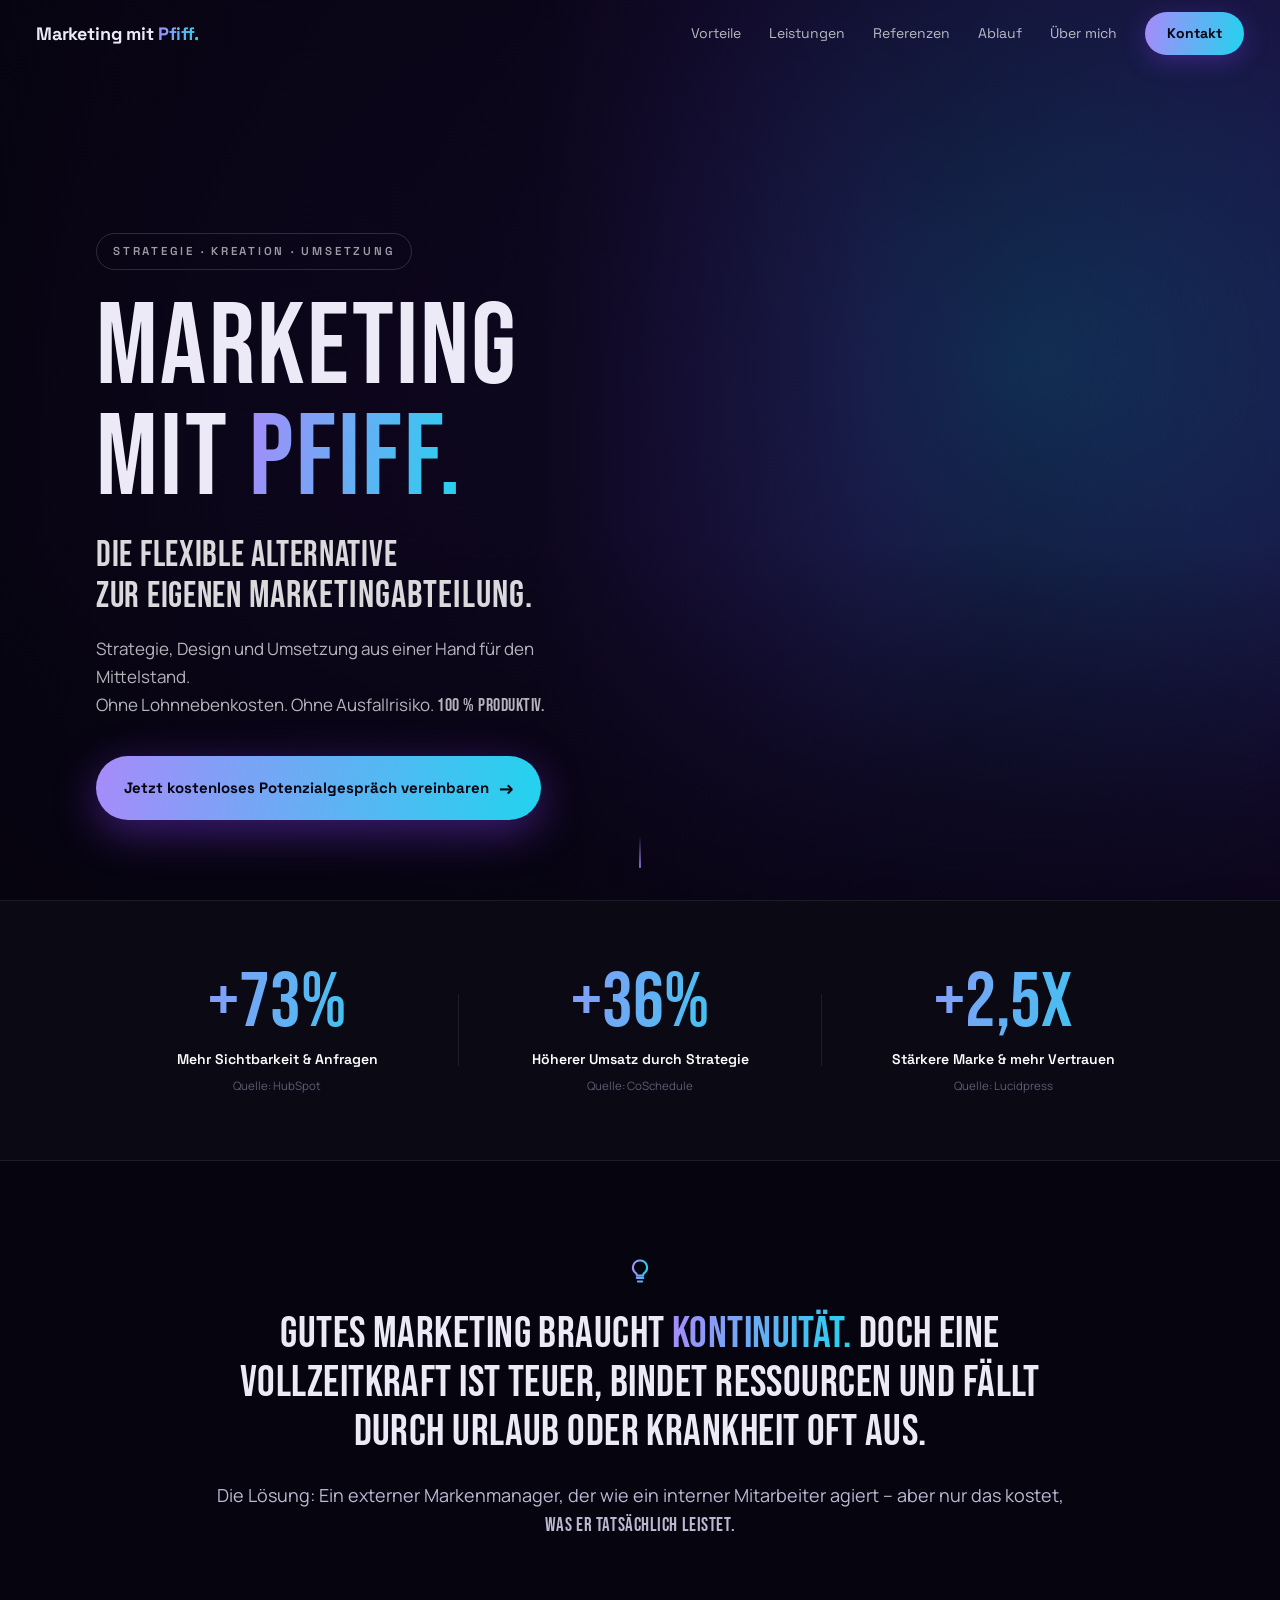
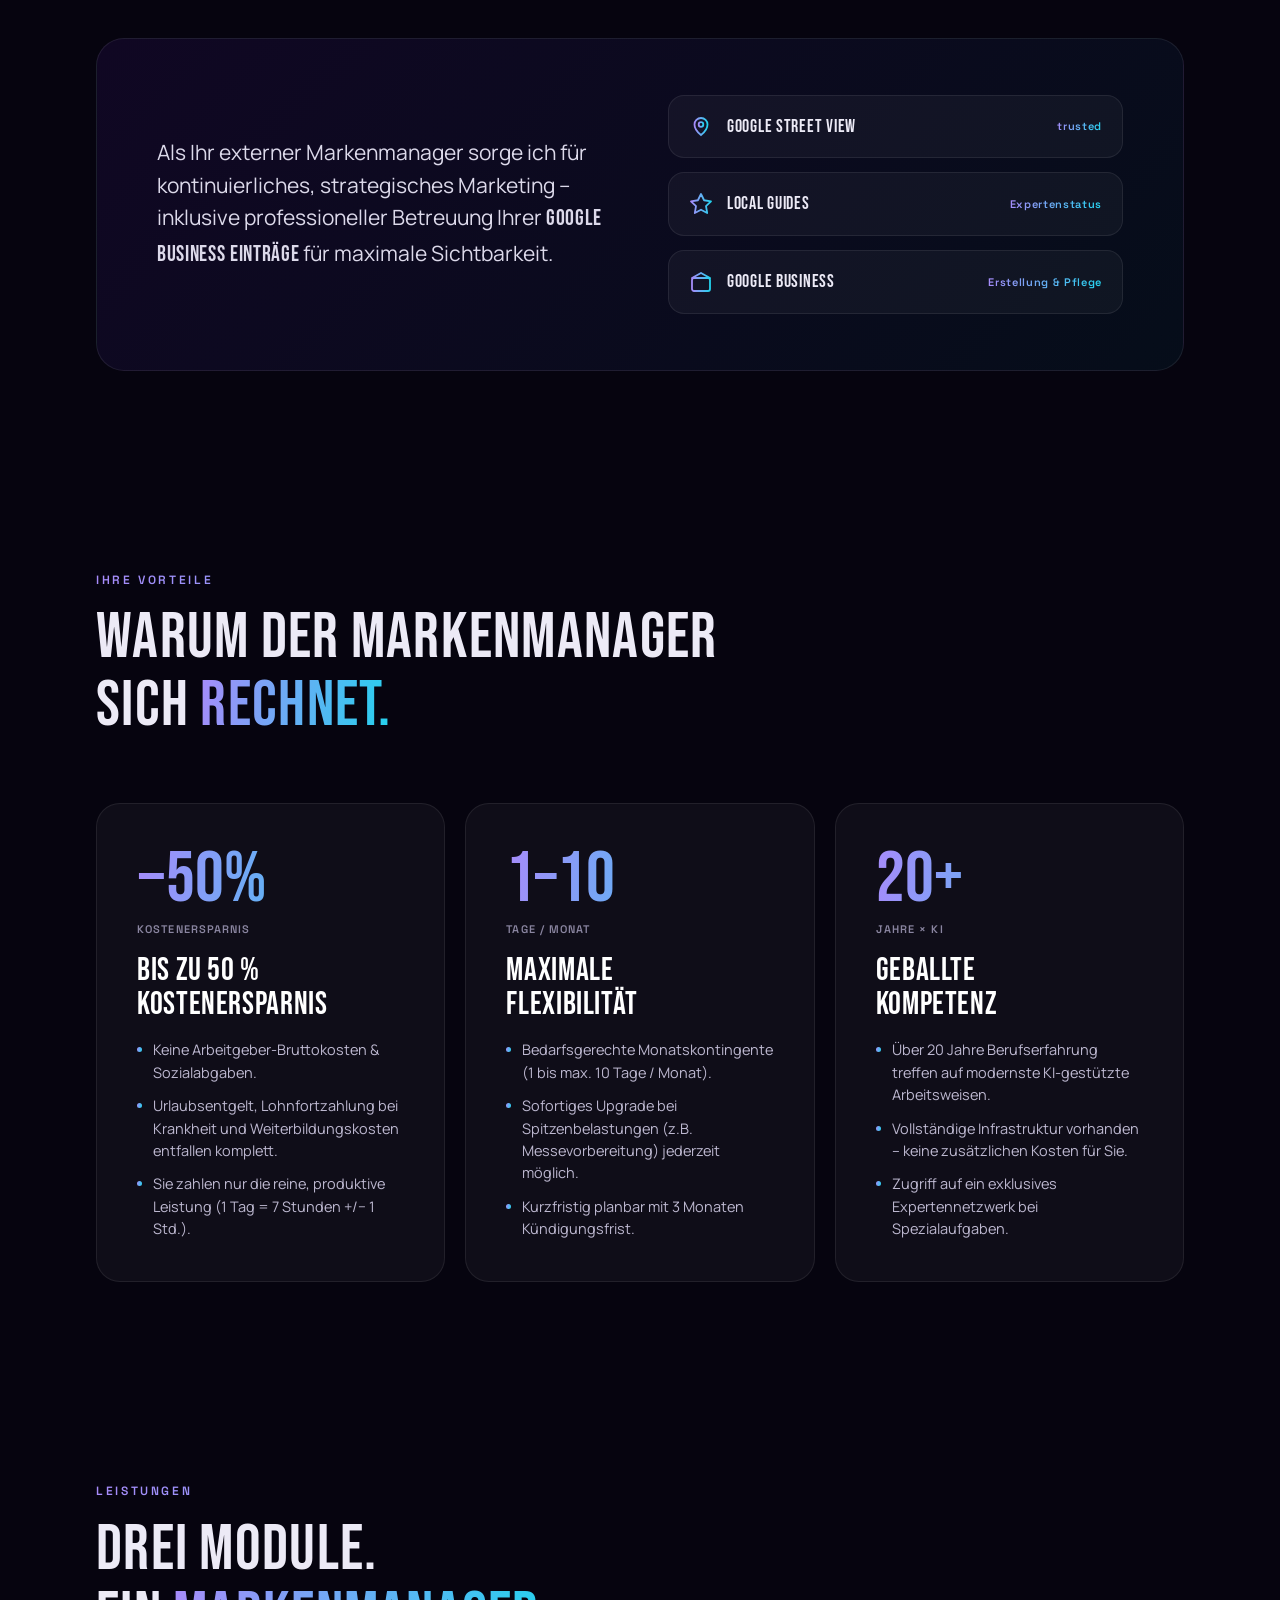
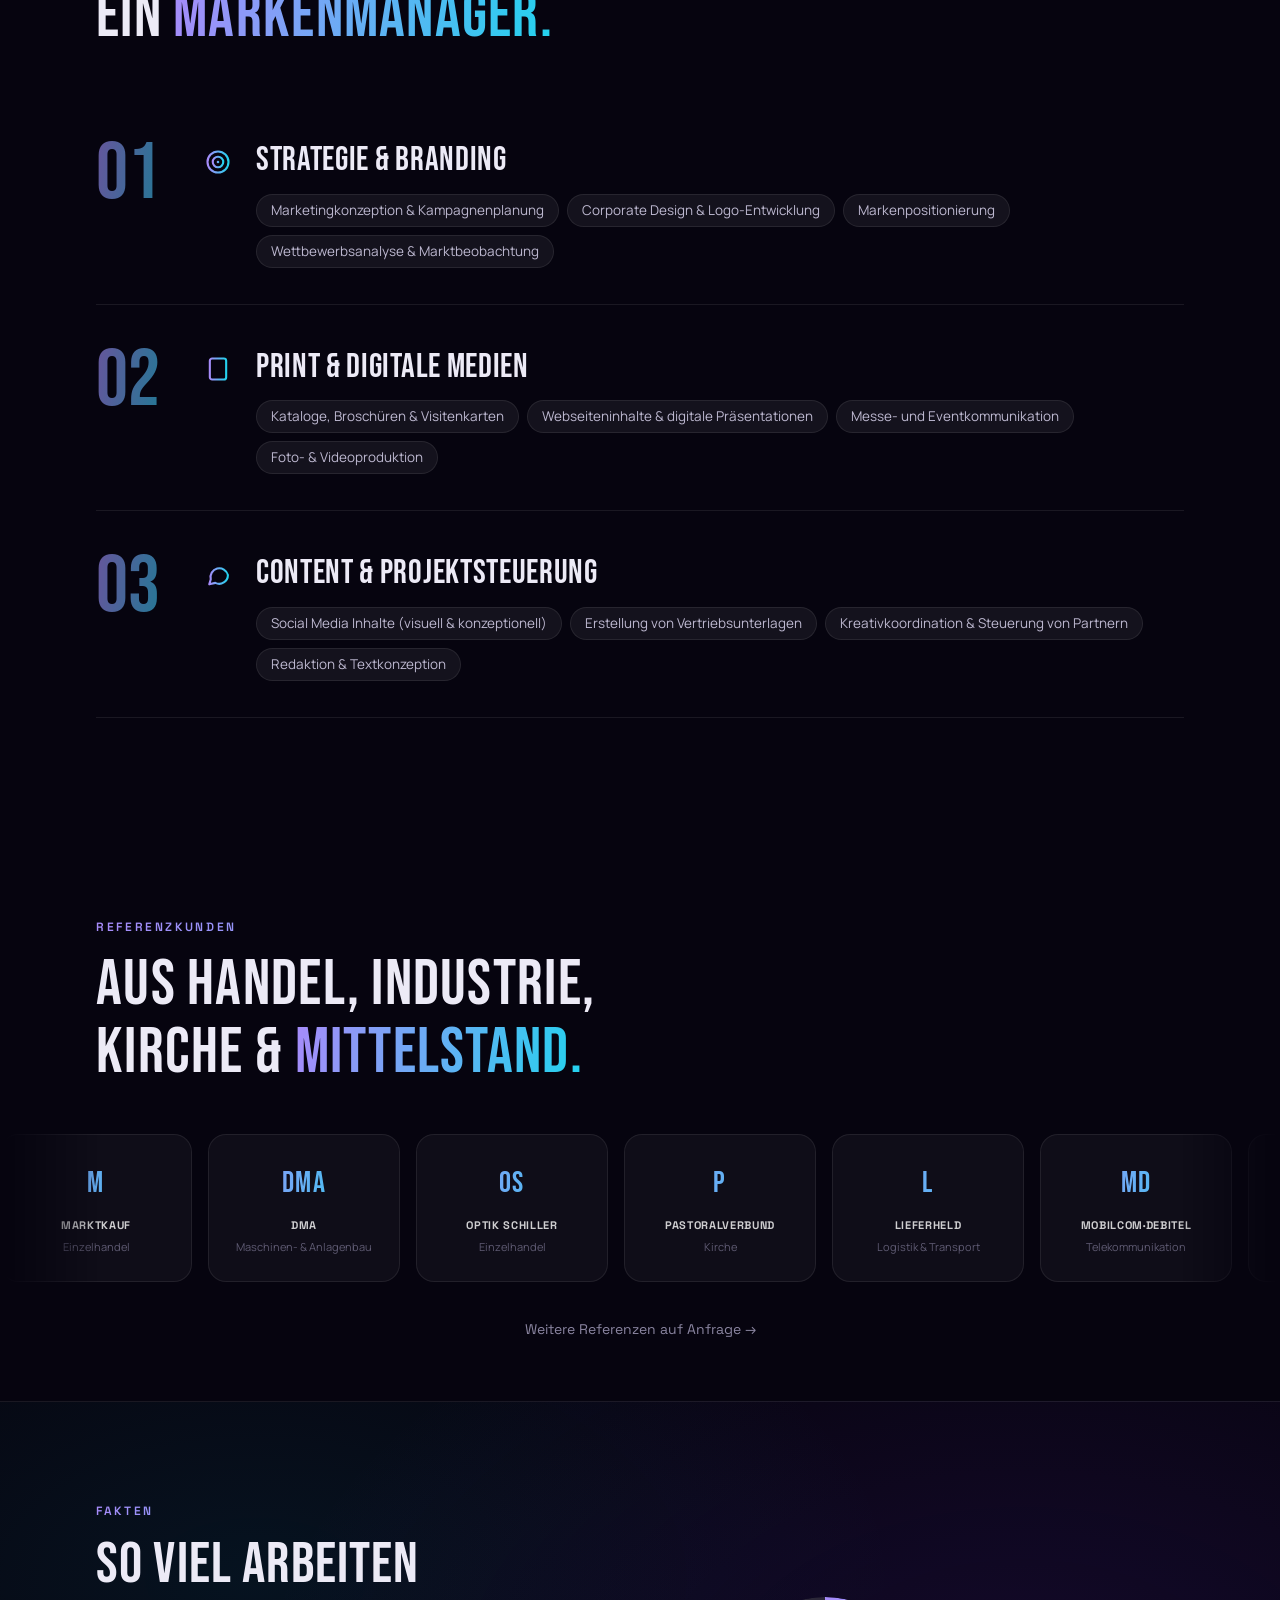
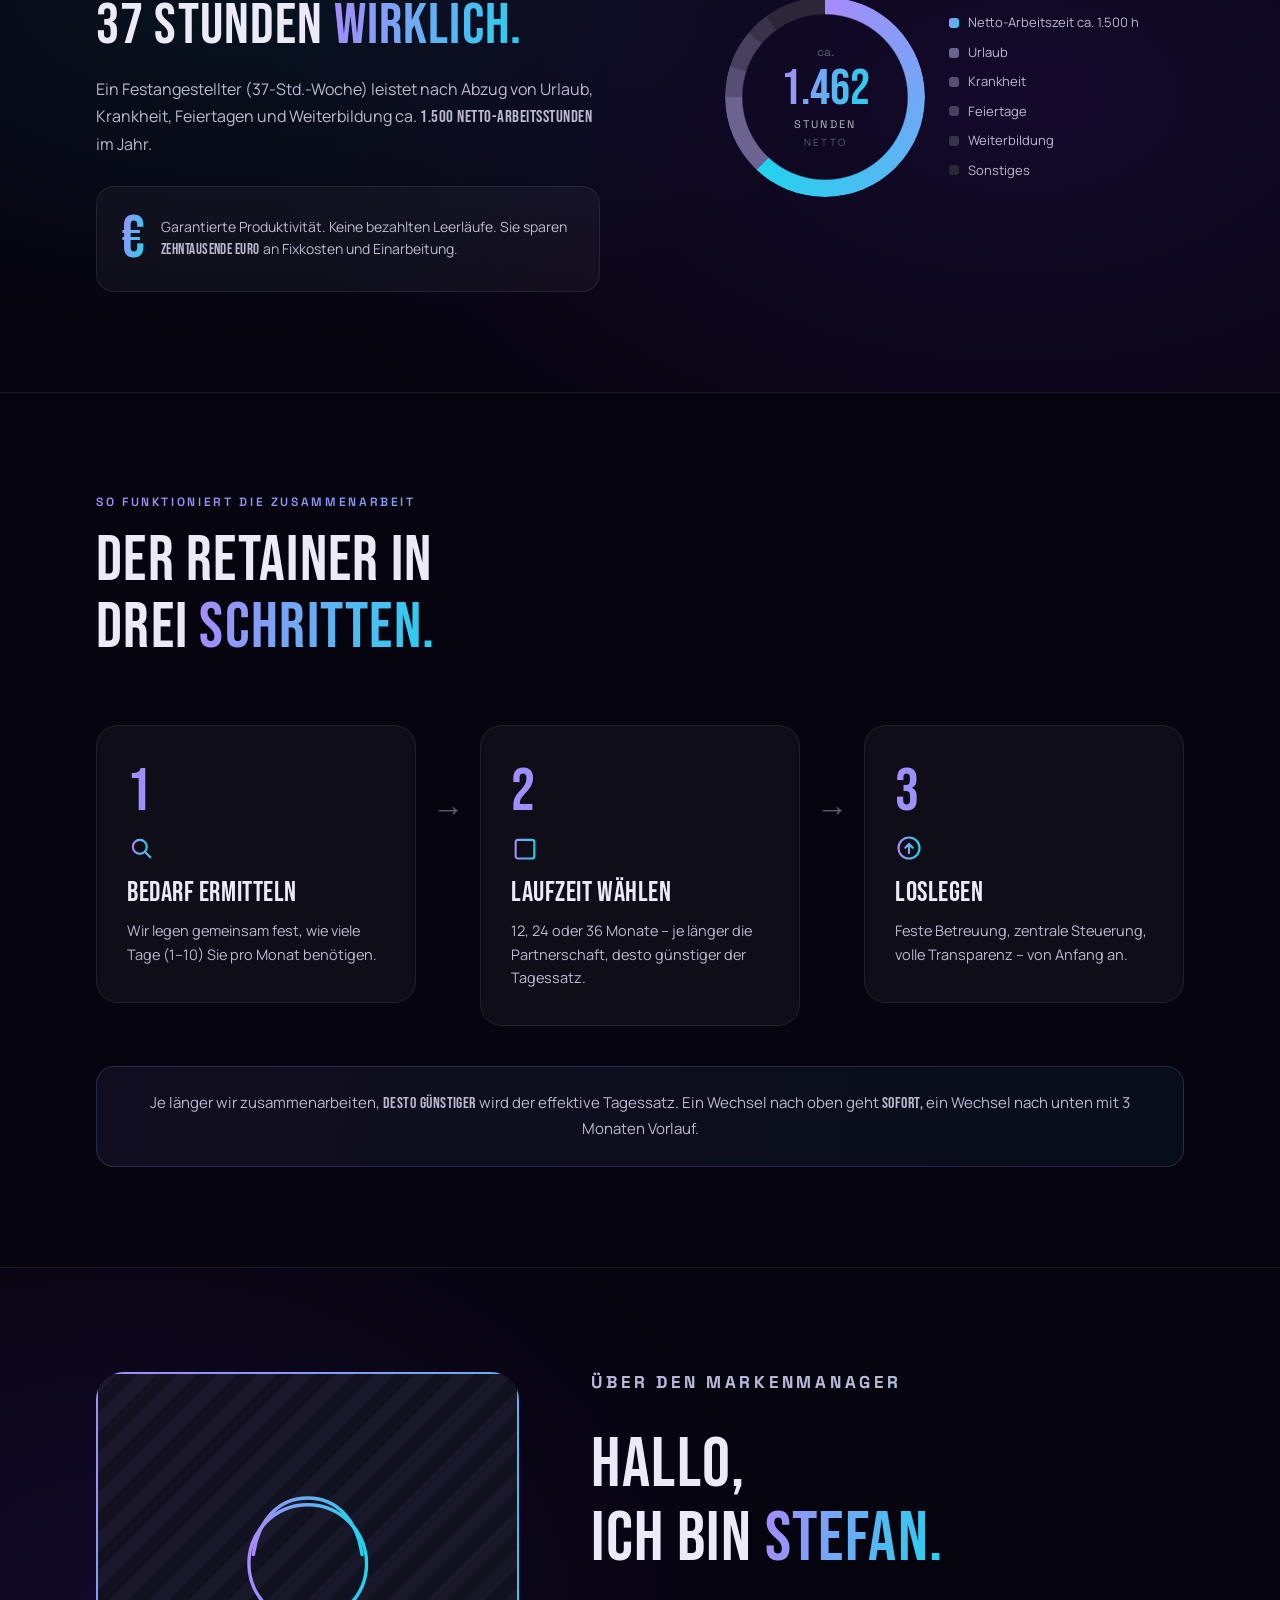
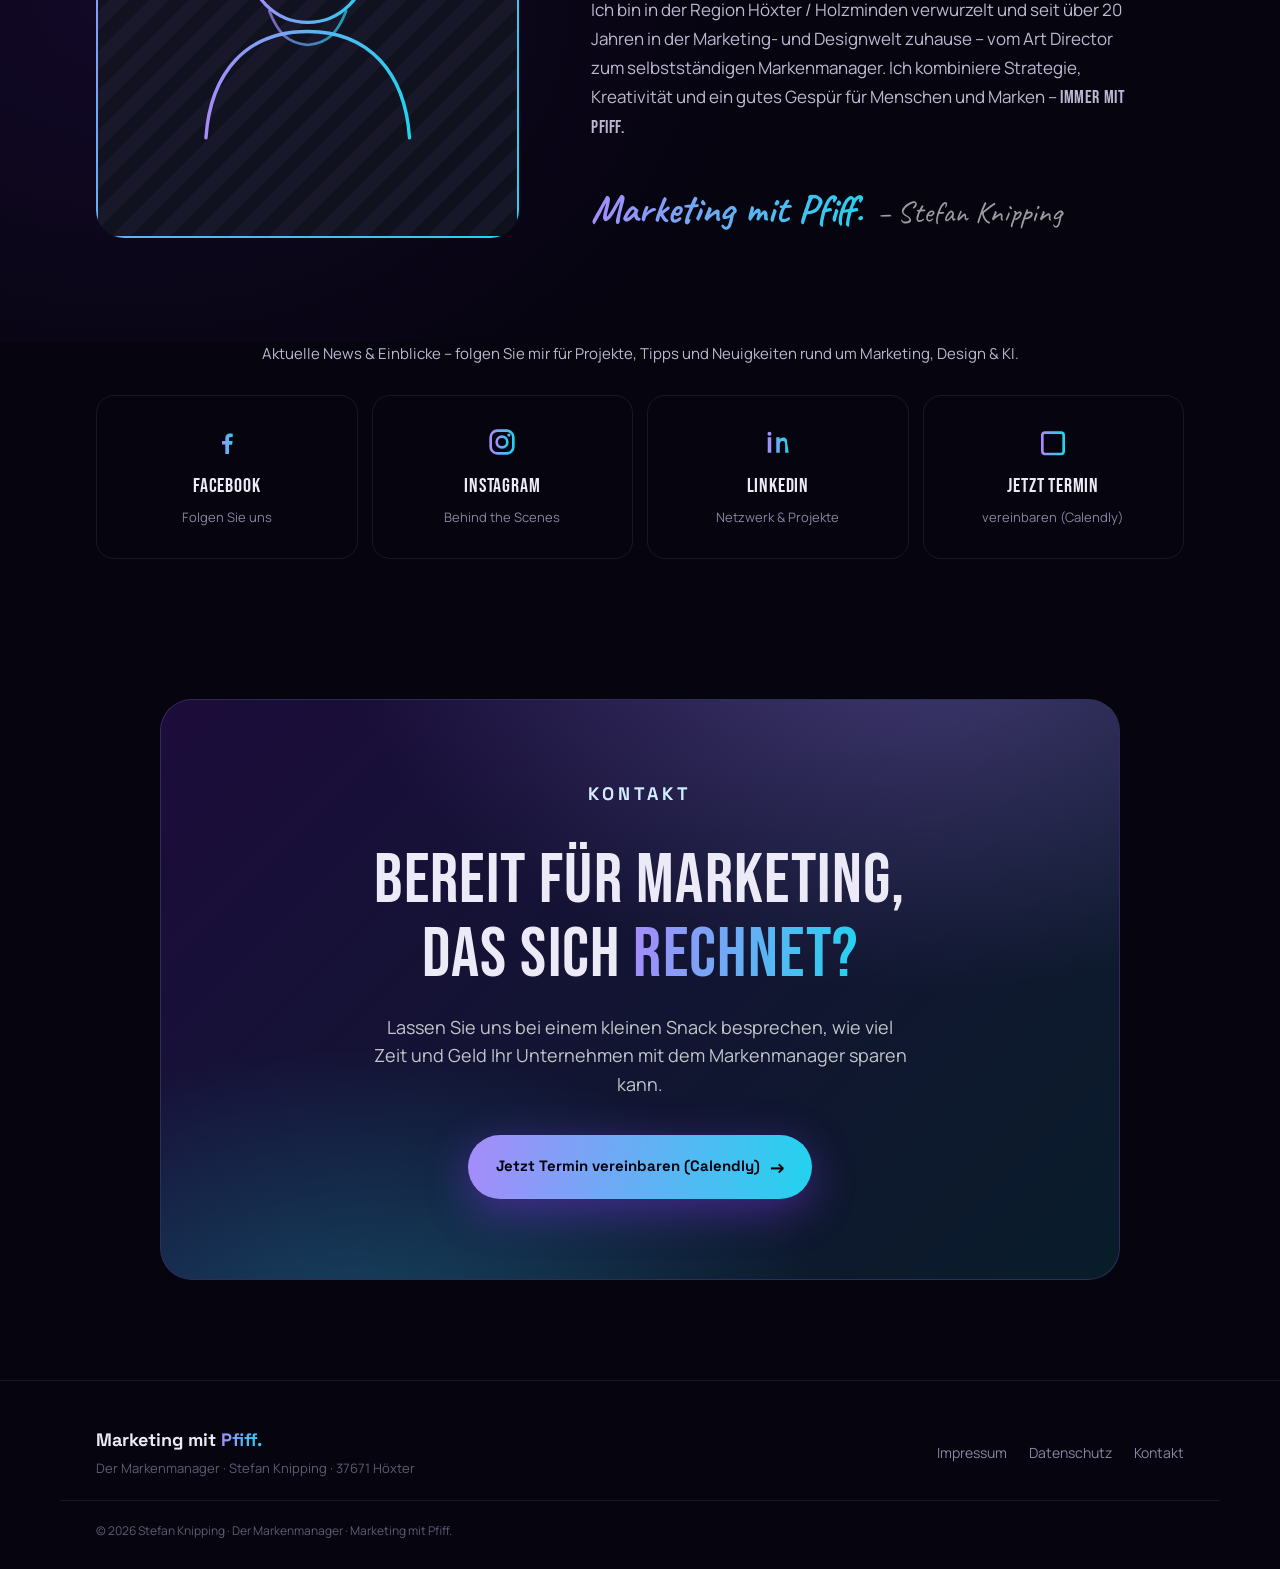
==== commit da6d53e2: "Second redesign: full-bleed hero, Bebas Neue, fluid gradients, new sections - Complete rewrite of in" ====
--- a/index.html
+++ b/index.html
@@ -3,7 +3,7 @@
 <head>
 <meta charset="utf-8">
 <meta name="viewport" content="width=device-width, initial-scale=1">
-<title>Marketing mit Pfiff. — Der Markenmanager Stefan Knipping</title>
+<title>Marketing mit Pfiff. — Stefan Knipping · Der Markenmanager</title>
 <meta name="description" content="Strategie, Design und Umsetzung aus einer Hand für den Mittelstand. Der externe Markenmanager als flexible Alternative zur eigenen Marketingabteilung.">
 <link rel="preconnect" href="https://fonts.googleapis.com">
 <link rel="preconnect" href="https://fonts.gstatic.com" crossorigin>
@@ -14,7 +14,11 @@
 
 <svg width="0" height="0" style="position:absolute;pointer-events:none" aria-hidden="true">
   <defs>
-    <linearGradient id="g-grad" x1="0%" y1="0%" x2="100%" y2="100%">
+    <linearGradient id="g-grad" x1="0%" y1="0%" x2="100%" y2="0%">
+      <stop offset="0%" stop-color="#a78bfa"/>
+      <stop offset="100%" stop-color="#22d3ee"/>
+    </linearGradient>
+    <linearGradient id="g-grad-v" x1="0%" y1="0%" x2="0%" y2="100%">
       <stop offset="0%" stop-color="#a78bfa"/>
       <stop offset="100%" stop-color="#22d3ee"/>
     </linearGradient>
@@ -33,9 +37,9 @@
     <span class="nav__link" data-target="referenzen">Referenzen</span>
     <span class="nav__link" data-target="ablauf">Ablauf</span>
     <span class="nav__link" data-target="ueber">Über mich</span>
-    <span class="nav__link nav__link--cta" data-target="kontakt">Kontakt</span>
-  </div>
-  <button class="burger" id="burger" aria-label="Menü öffnen" aria-expanded="false">
+    <a class="nav__cta" data-target="kontakt" href="#kontakt">Kontakt</a>
+  </div>
+  <button class="burger" id="burger" aria-label="Menü" aria-expanded="false">
     <span></span><span></span><span></span>
   </button>
 </nav>
@@ -46,129 +50,130 @@
   <span class="mobile-menu__link" data-target="referenzen">Referenzen</span>
   <span class="mobile-menu__link" data-target="ablauf">Ablauf</span>
   <span class="mobile-menu__link" data-target="ueber">Über mich</span>
-  <span class="mobile-menu__link mobile-menu__link--cta" data-target="kontakt">Kontakt aufnehmen</span>
+  <span class="mobile-menu__link mobile-menu__link--cta" data-target="kontakt">Jetzt Kontakt aufnehmen</span>
 </div>
 
-<!-- HERO -->
+<!-- ═══════════════════════════════════════
+     HERO — full-bleed Foto-Hintergrund
+═══════════════════════════════════════ -->
 <section id="hero" class="hero">
-  <div class="blob blob--a" aria-hidden="true"></div>
-  <div class="blob blob--b" aria-hidden="true"></div>
-  <div class="hero__inner container">
-    <div class="hero__content">
-      <div class="eyebrow-pill reveal">STRATEGIE&nbsp;·&nbsp;KREATION&nbsp;·&nbsp;UMSETZUNG</div>
-      <h1 class="hero__title reveal delay-1">Marketing mit&nbsp;<span class="grad-text">Pfiff.</span><br>Die flexible Alternative zur eigenen <span class="grad-text">Marketingabteilung.</span></h1>
-      <p class="hero__lead reveal delay-2">Strategie, Design und Umsetzung aus einer Hand für den Mittelstand. Ohne Lohnnebenkosten. Ohne Ausfallrisiko. <strong>100&nbsp;% produktiv.</strong></p>
-      <div class="hero__actions reveal delay-3">
-        <a class="btn btn--primary" data-target="kontakt" href="#kontakt">Jetzt kostenloses Potenzialgespräch vereinbaren <span class="btn__arrow">→</span></a>
-      </div>
-    </div>
-    <div class="hero__photo-wrap reveal reveal--scale delay-2">
-      <div class="hero__photo-frame">
-        <img src="assets/stefan-hero.jpg" alt="Stefan Knipping, Der Markenmanager" class="hero__photo" loading="eager">
-        <div class="hero__photo-badge">
-          <span class="grad-text">Pfiff!</span>
-        </div>
-      </div>
-    </div>
-  </div>
-  <div class="hero__scroll-hint" aria-hidden="true"><span></span></div>
-</section>
-
-<!-- PROOF STATS -->
-<section id="proof" class="proof">
-  <div class="container">
-    <div class="proof__grid">
-      <div class="proof__item reveal">
-        <div class="proof__num grad-text" data-proof="73" data-prefix="+" data-suffix="%">+73%</div>
-        <div class="proof__label">Mehr Sichtbarkeit.<br>Mehr Anfragen.</div>
-        <div class="proof__source">mehr Sichtbarkeit durch kontinuierliches Marketing · Quelle: HubSpot</div>
-      </div>
-      <div class="proof__sep" aria-hidden="true"></div>
-      <div class="proof__item reveal delay-1">
-        <div class="proof__num grad-text" data-proof="36" data-prefix="+" data-suffix="%">+36%</div>
-        <div class="proof__label">Höherer Umsatz<br>durch Strategie.</div>
-        <div class="proof__source">höherer Umsatz durch strategisches Marketing · Quelle: CoSchedule</div>
-      </div>
-      <div class="proof__sep" aria-hidden="true"></div>
-      <div class="proof__item reveal delay-2">
-        <div class="proof__num grad-text" data-proof-decimal="2.5" data-prefix="+" data-suffix="x">+2,5x</div>
-        <div class="proof__label">Stärkere Marke.<br>Mehr Vertrauen.</div>
-        <div class="proof__source">mehr Vertrauen durch konsistente Markenkommunikation · Quelle: Lucidpress</div>
-      </div>
-    </div>
-  </div>
-</section>
-
-<!-- GOOGLE -->
-<section id="google" class="google">
-  <div class="container">
-    <div class="google__inner reveal">
-      <div class="google__text">
-        <p class="google__lead">Als Ihr externer Markenmanager sorge ich für kontinuierliches, strategisches Marketing – inklusive professioneller Betreuung Ihrer <strong>Google Business Einträge</strong> für maximale Sichtbarkeit.</p>
-      </div>
+  <div class="hero__inner">
+    <div class="hero__label reveal">STRATEGIE · KREATION · UMSETZUNG</div>
+    <h1 class="hero__title reveal delay-1">
+      Marketing<br>mit <span class="grad-text">Pfiff.</span>
+    </h1>
+    <p class="hero__sub reveal delay-2">Die flexible Alternative<br>zur eigenen <strong>Marketingabteilung.</strong></p>
+    <p class="hero__lead reveal delay-3">Strategie, Design und Umsetzung aus einer Hand für den Mittelstand.<br>Ohne Lohnnebenkosten. Ohne Ausfallrisiko. <strong>100&nbsp;% produktiv.</strong></p>
+    <a class="btn btn--hero reveal delay-3" data-target="kontakt" href="#kontakt">
+      Jetzt kostenloses Potenzialgespräch vereinbaren <span>→</span>
+    </a>
+  </div>
+  <div class="hero__scroll" aria-hidden="true"><span></span></div>
+</section>
+
+<!-- ═══════════════════════════════════════
+     METRICS BAR
+═══════════════════════════════════════ -->
+<section class="metrics">
+  <div class="container">
+    <div class="metrics__grid">
+      <div class="metrics__item reveal">
+        <span class="metrics__num grad-text" data-count="73" data-prefix="+" data-suffix="%">+73%</span>
+        <span class="metrics__label">Mehr Sichtbarkeit &amp; Anfragen</span>
+        <span class="metrics__source">Quelle: HubSpot</span>
+      </div>
+      <div class="metrics__div" aria-hidden="true"></div>
+      <div class="metrics__item reveal delay-1">
+        <span class="metrics__num grad-text" data-count="36" data-prefix="+" data-suffix="%">+36%</span>
+        <span class="metrics__label">Höherer Umsatz durch Strategie</span>
+        <span class="metrics__source">Quelle: CoSchedule</span>
+      </div>
+      <div class="metrics__div" aria-hidden="true"></div>
+      <div class="metrics__item reveal delay-2">
+        <span class="metrics__num grad-text" data-count-decimal="2.5" data-prefix="+" data-suffix="x">+2,5x</span>
+        <span class="metrics__label">Stärkere Marke &amp; mehr Vertrauen</span>
+        <span class="metrics__source">Quelle: Lucidpress</span>
+      </div>
+    </div>
+  </div>
+</section>
+
+<!-- ═══════════════════════════════════════
+     PROBLEM
+═══════════════════════════════════════ -->
+<section class="problem">
+  <div class="container">
+    <div class="problem__inner reveal">
+      <svg class="problem__icon" viewBox="0 0 24 24" fill="none" stroke="url(#g-grad)" stroke-width="1.8" stroke-linecap="round" stroke-linejoin="round"><path d="M9.2 18h5.6M10.2 21h3.6M12 3a6 6 0 0 0-3.6 10.8c.55.4.9 1.05.9 1.7V16h5.4v-.5c0-.65.35-1.3.9-1.7A6 6 0 0 0 12 3z"/></svg>
+      <p class="problem__text">Gutes Marketing braucht <span class="grad-text">Kontinuität.</span> Doch eine Vollzeitkraft ist teuer, bindet Ressourcen und fällt durch Urlaub oder Krankheit oft aus.</p>
+      <p class="problem__answer">Die Lösung: Ein externer Markenmanager, der wie ein interner Mitarbeiter agiert – aber nur das kostet, <strong>was er tatsächlich leistet.</strong></p>
+    </div>
+  </div>
+</section>
+
+<!-- ═══════════════════════════════════════
+     GOOGLE / TOOLS
+═══════════════════════════════════════ -->
+<section class="google">
+  <div class="container">
+    <div class="google__wrap reveal">
+      <p class="google__text">Als Ihr externer Markenmanager sorge ich für kontinuierliches, strategisches Marketing – inklusive professioneller Betreuung Ihrer <strong>Google Business Einträge</strong> für maximale Sichtbarkeit.</p>
       <div class="google__badges">
-        <div class="google__badge reveal delay-1">
-          <svg class="icon icon--badge" viewBox="0 0 24 24" fill="none" stroke="url(#g-grad)" stroke-width="1.8" stroke-linecap="round"><path d="M12 21s6.5-5 6.5-10.5a6.5 6.5 0 1 0-13 0C5.5 16 12 21 12 21z"/><circle cx="12" cy="10.5" r="2.3"/></svg>
-          <div class="google__badge-info">
-            <div class="google__badge-title">Google Street View</div>
-            <div class="google__badge-chip grad-text">trusted</div>
-          </div>
-        </div>
-        <div class="google__badge reveal delay-2">
-          <svg class="icon icon--badge" viewBox="0 0 24 24" fill="none" stroke="url(#g-grad)" stroke-width="1.8" stroke-linecap="round" stroke-linejoin="round"><polygon points="12 2 15.09 8.26 22 9.27 17 14.14 18.18 21.02 12 17.77 5.82 21.02 7 14.14 2 9.27 8.91 8.26 12 2"/></svg>
-          <div class="google__badge-info">
-            <div class="google__badge-title">Local Guides</div>
-            <div class="google__badge-chip grad-text">mit Expertenstatus</div>
-          </div>
-        </div>
-        <div class="google__badge reveal delay-3">
-          <svg class="icon icon--badge" viewBox="0 0 24 24" fill="none" stroke="url(#g-grad)" stroke-width="1.8" stroke-linecap="round"><rect x="3" y="8" width="18" height="13" rx="2"/><path d="M3 8l9-5 9 5"/><line x1="12" y1="13" x2="12" y2="21"/><line x1="3" y1="13" x2="21" y2="13"/></svg>
-          <div class="google__badge-info">
-            <div class="google__badge-title">Google Business</div>
-            <div class="google__badge-chip grad-text">Erstellung &amp; Pflege</div>
-          </div>
-        </div>
-      </div>
-    </div>
-  </div>
-</section>
-
-<!-- VORTEILE -->
+        <div class="google__badge">
+          <svg viewBox="0 0 24 24" fill="none" stroke="url(#g-grad)" stroke-width="1.8" stroke-linecap="round"><path d="M12 21s6.5-5 6.5-10.5a6.5 6.5 0 1 0-13 0C5.5 16 12 21 12 21z"/><circle cx="12" cy="10.5" r="2.3"/></svg>
+          <span class="google__badge-name">Google Street View</span>
+          <span class="google__badge-tag grad-text">trusted</span>
+        </div>
+        <div class="google__badge">
+          <svg viewBox="0 0 24 24" fill="none" stroke="url(#g-grad)" stroke-width="1.8" stroke-linecap="round" stroke-linejoin="round"><polygon points="12 2 15.09 8.26 22 9.27 17 14.14 18.18 21.02 12 17.77 5.82 21.02 7 14.14 2 9.27 8.91 8.26 12 2"/></svg>
+          <span class="google__badge-name">Local Guides</span>
+          <span class="google__badge-tag grad-text">Expertenstatus</span>
+        </div>
+        <div class="google__badge">
+          <svg viewBox="0 0 24 24" fill="none" stroke="url(#g-grad)" stroke-width="1.8" stroke-linecap="round"><rect x="3" y="8" width="18" height="13" rx="2"/><path d="M3 8l9-5 9 5"/><line x1="12" y1="13" x2="12" y2="21"/><line x1="3" y1="13" x2="21" y2="13"/></svg>
+          <span class="google__badge-name">Google Business</span>
+          <span class="google__badge-tag grad-text">Erstellung &amp; Pflege</span>
+        </div>
+      </div>
+    </div>
+  </div>
+</section>
+
+<!-- ═══════════════════════════════════════
+     VORTEILE
+═══════════════════════════════════════ -->
 <section id="vorteile" class="section">
   <div class="container">
     <div class="section-head reveal">
-      <div class="eyebrow">Ihre Vorteile</div>
-      <h2 class="h2">Warum der Markenmanager<br>sich rechnet.</h2>
-    </div>
-    <div class="grid grid--3">
+      <p class="eyebrow">Ihre Vorteile</p>
+      <h2>Warum der Markenmanager<br>sich <span class="grad-text">rechnet.</span></h2>
+    </div>
+    <div class="cards">
       <div class="card reveal delay-1">
-        <svg class="icon icon--card" viewBox="0 0 24 24" fill="none" stroke="url(#g-grad)" stroke-width="1.8" stroke-linecap="round" stroke-linejoin="round"><circle cx="12" cy="8" r="5"/><path d="M3 21v-1a9 9 0 0 1 18 0v1"/></svg>
-        <div class="card__stat grad-text">−50&#8201;%</div>
-        <div class="card__stat-label">KOSTENERSPARNIS</div>
-        <h3 class="card__title">Bis zu 50&nbsp;% Kostenersparnis</h3>
-        <ul class="bullet-list">
+        <div class="card__num grad-text">−50%</div>
+        <div class="card__tag">KOSTENERSPARNIS</div>
+        <h3>Bis zu 50&nbsp;%<br>Kostenersparnis</h3>
+        <ul class="list">
           <li>Keine Arbeitgeber-Bruttokosten &amp; Sozialabgaben.</li>
           <li>Urlaubsentgelt, Lohnfortzahlung bei Krankheit und Weiterbildungskosten entfallen komplett.</li>
           <li>Sie zahlen nur die reine, produktive Leistung (1 Tag = 7 Stunden +/− 1 Std.).</li>
         </ul>
       </div>
       <div class="card reveal delay-2">
-        <svg class="icon icon--card" viewBox="0 0 24 24" fill="none" stroke="url(#g-grad)" stroke-width="1.8" stroke-linecap="round"><polyline points="22 7 13.5 15.5 8.5 10.5 2 17"/><polyline points="16 7 22 7 22 13"/></svg>
-        <div class="card__stat grad-text">1–10</div>
-        <div class="card__stat-label">TAGE / MONAT, FLEXIBEL</div>
-        <h3 class="card__title">Maximale Flexibilität &amp; Skalierbarkeit</h3>
-        <ul class="bullet-list">
+        <div class="card__num grad-text">1–10</div>
+        <div class="card__tag">TAGE / MONAT</div>
+        <h3>Maximale<br>Flexibilität</h3>
+        <ul class="list">
           <li>Bedarfsgerechte Monatskontingente (1 bis max. 10 Tage / Monat).</li>
           <li>Sofortiges Upgrade bei Spitzenbelastungen (z.B. Messevorbereitung) jederzeit möglich.</li>
           <li>Kurzfristig planbar mit 3 Monaten Kündigungsfrist.</li>
         </ul>
       </div>
       <div class="card reveal delay-3">
-        <svg class="icon icon--card" viewBox="0 0 24 24" fill="none" stroke="url(#g-grad)" stroke-width="1.8" stroke-linecap="round"><path d="M9.2 18h5.6M10.2 21h3.6M12 3a6 6 0 0 0-3.6 10.8c.55.4.9 1.05.9 1.7V16h5.4v-.5c0-.65.35-1.3.9-1.7A6 6 0 0 0 12 3z"/></svg>
-        <div class="card__stat grad-text">20+</div>
-        <div class="card__stat-label">JAHRE ERFAHRUNG × KI</div>
-        <h3 class="card__title">Geballte Kompetenz &amp; KI-Effizienz</h3>
-        <ul class="bullet-list">
+        <div class="card__num grad-text">20+</div>
+        <div class="card__tag">JAHRE × KI</div>
+        <h3>Geballte<br>Kompetenz</h3>
+        <ul class="list">
           <li>Über 20 Jahre Berufserfahrung treffen auf modernste KI-gestützte Arbeitsweisen.</li>
           <li>Vollständige Infrastruktur vorhanden – keine zusätzlichen Kosten für Sie.</li>
           <li>Zugriff auf ein exklusives Expertennetzwerk bei Spezialaufgaben.</li>
@@ -178,249 +183,236 @@
   </div>
 </section>
 
-<!-- LEISTUNGEN -->
-<section id="leistungen" class="section section--bordered">
+<!-- ═══════════════════════════════════════
+     LEISTUNGEN
+═══════════════════════════════════════ -->
+<section id="leistungen" class="section leistungen">
   <div class="container">
     <div class="section-head reveal">
-      <div class="eyebrow">Leistungen · Module</div>
-      <h2 class="h2">Drei Module.<br>Ein Markenmanager.</h2>
-    </div>
-    <div class="grid grid--3">
-      <div class="card card--module reveal delay-1">
-        <svg class="icon icon--card" viewBox="0 0 24 24" fill="none" stroke="url(#g-grad)" stroke-width="1.8"><circle cx="12" cy="12" r="9"/><circle cx="12" cy="12" r="4.5"/><circle cx="12" cy="12" r="1.1" fill="url(#g-grad)" stroke="none"/></svg>
-        <div class="card__module-row"><span class="card__module-label">MODUL</span><span class="card__module-num grad-text">01</span></div>
-        <h3 class="card__title">Strategie &amp; Branding</h3>
-        <ul class="bullet-list">
-          <li>Marketingkonzeption &amp; Kampagnenplanung</li>
-          <li>Corporate Design &amp; Logo-Entwicklung</li>
-          <li>Markenpositionierung</li>
-          <li>Wettbewerbsanalyse &amp; Marktbeobachtung</li>
-        </ul>
-      </div>
-      <div class="card card--module reveal delay-2">
-        <svg class="icon icon--card" viewBox="0 0 24 24" fill="none" stroke="url(#g-grad)" stroke-width="1.8" stroke-linecap="round"><rect x="5" y="3" width="14" height="18" rx="2"/><line x1="8.5" y1="8" x2="15.5" y2="8"/><line x1="8.5" y1="12" x2="15.5" y2="12"/><line x1="8.5" y1="16" x2="13" y2="16"/></svg>
-        <div class="card__module-row"><span class="card__module-label">MODUL</span><span class="card__module-num grad-text">02</span></div>
-        <h3 class="card__title">Print &amp; Digitale Medien</h3>
-        <ul class="bullet-list">
-          <li>Kataloge, Broschüren &amp; Visitenkarten</li>
-          <li>Webseiteninhalte &amp; digitale Präsentationen</li>
-          <li>Messe- und Eventkommunikation</li>
-          <li>Foto- &amp; Videoproduktion</li>
-        </ul>
-      </div>
-      <div class="card card--module reveal delay-3">
-        <svg class="icon icon--card" viewBox="0 0 24 24" fill="none" stroke="url(#g-grad)" stroke-width="1.8" stroke-linecap="round" stroke-linejoin="round"><path d="M20.5 12a7.5 7.5 0 0 1-10.8 6.75L4.5 20l1.3-4.3A7.5 7.5 0 1 1 20.5 12z"/></svg>
-        <div class="card__module-row"><span class="card__module-label">MODUL</span><span class="card__module-num grad-text">03</span></div>
-        <h3 class="card__title">Content &amp; Projektsteuerung</h3>
-        <ul class="bullet-list">
-          <li>Social Media Inhalte (visuell &amp; konzeptionell)</li>
-          <li>Erstellung von Vertriebsunterlagen</li>
-          <li>Kreativkoordination &amp; Steuerung von Partnern</li>
-          <li>Redaktion &amp; Textkonzeption</li>
-        </ul>
-      </div>
-    </div>
-  </div>
-</section>
-
-<!-- REFERENZEN – Marquee -->
+      <p class="eyebrow">Leistungen</p>
+      <h2>Drei Module.<br>Ein <span class="grad-text">Markenmanager.</span></h2>
+    </div>
+    <div class="module reveal delay-1">
+      <div class="module__num grad-text">01</div>
+      <div class="module__body">
+        <svg viewBox="0 0 24 24" fill="none" stroke="url(#g-grad)" stroke-width="1.8"><circle cx="12" cy="12" r="9"/><circle cx="12" cy="12" r="4.5"/><circle cx="12" cy="12" r="1.1" fill="url(#g-grad)" stroke="none"/></svg>
+        <div>
+          <h3>Strategie &amp; Branding</h3>
+          <ul class="list list--inline">
+            <li>Marketingkonzeption &amp; Kampagnenplanung</li>
+            <li>Corporate Design &amp; Logo-Entwicklung</li>
+            <li>Markenpositionierung</li>
+            <li>Wettbewerbsanalyse &amp; Marktbeobachtung</li>
+          </ul>
+        </div>
+      </div>
+    </div>
+    <div class="module reveal delay-2">
+      <div class="module__num grad-text">02</div>
+      <div class="module__body">
+        <svg viewBox="0 0 24 24" fill="none" stroke="url(#g-grad)" stroke-width="1.8" stroke-linecap="round"><rect x="5" y="3" width="14" height="18" rx="2"/><line x1="8.5" y1="8" x2="15.5" y2="8"/><line x1="8.5" y1="12" x2="15.5" y2="12"/><line x1="8.5" y1="16" x2="13" y2="16"/></svg>
+        <div>
+          <h3>Print &amp; Digitale Medien</h3>
+          <ul class="list list--inline">
+            <li>Kataloge, Broschüren &amp; Visitenkarten</li>
+            <li>Webseiteninhalte &amp; digitale Präsentationen</li>
+            <li>Messe- und Eventkommunikation</li>
+            <li>Foto- &amp; Videoproduktion</li>
+          </ul>
+        </div>
+      </div>
+    </div>
+    <div class="module reveal delay-3">
+      <div class="module__num grad-text">03</div>
+      <div class="module__body">
+        <svg viewBox="0 0 24 24" fill="none" stroke="url(#g-grad)" stroke-width="1.8" stroke-linecap="round" stroke-linejoin="round"><path d="M20.5 12a7.5 7.5 0 0 1-10.8 6.75L4.5 20l1.3-4.3A7.5 7.5 0 1 1 20.5 12z"/></svg>
+        <div>
+          <h3>Content &amp; Projektsteuerung</h3>
+          <ul class="list list--inline">
+            <li>Social Media Inhalte (visuell &amp; konzeptionell)</li>
+            <li>Erstellung von Vertriebsunterlagen</li>
+            <li>Kreativkoordination &amp; Steuerung von Partnern</li>
+            <li>Redaktion &amp; Textkonzeption</li>
+          </ul>
+        </div>
+      </div>
+    </div>
+  </div>
+</section>
+
+<!-- ═══════════════════════════════════════
+     REFERENZEN — Marquee
+═══════════════════════════════════════ -->
 <section id="referenzen" class="referenzen">
   <div class="container">
     <div class="section-head reveal">
-      <div class="eyebrow">Referenzkunden</div>
-      <h2 class="h2">Aus Handel, Industrie,<br>Kirche &amp; Mittelstand.</h2>
-      <p class="section-desc">Mehr als 20 Jahre Erfahrung in Marketing, Design und Markenkommunikation.</p>
-    </div>
-  </div>
-  <div class="marquee" aria-label="Referenzkunden">
+      <p class="eyebrow">Referenzkunden</p>
+      <h2>Aus Handel, Industrie,<br>Kirche &amp; <span class="grad-text">Mittelstand.</span></h2>
+    </div>
+  </div>
+  <div class="marquee">
     <div class="marquee__track">
-      <div class="ref-tile"><div class="ref-tile__mark grad-text">M</div><div class="ref-tile__name">MARKTKAUF</div><div class="ref-tile__cat">Einzelhandel</div></div>
-      <div class="ref-tile"><div class="ref-tile__mark grad-text">DMA</div><div class="ref-tile__name">DMA</div><div class="ref-tile__cat">Maschinen- &amp; Anlagenbau</div></div>
-      <div class="ref-tile"><div class="ref-tile__mark grad-text">OS</div><div class="ref-tile__name">OPTIK SCHILLER</div><div class="ref-tile__cat">Einzelhandel</div></div>
-      <div class="ref-tile"><div class="ref-tile__mark grad-text">P</div><div class="ref-tile__name">PASTORALVERBUND</div><div class="ref-tile__cat">Kirche</div></div>
-      <div class="ref-tile"><div class="ref-tile__mark grad-text">L</div><div class="ref-tile__name">LIEFERHELD</div><div class="ref-tile__cat">Logistik &amp; Transport</div></div>
-      <div class="ref-tile"><div class="ref-tile__mark grad-text">md</div><div class="ref-tile__name">MOBILCOM·DEBITEL</div><div class="ref-tile__cat">Telekommunikation</div></div>
-      <div class="ref-tile"><div class="ref-tile__mark grad-text">c</div><div class="ref-tile__name">CREATE HOLZMINDEN</div><div class="ref-tile__cat">Handel &amp; Dienstleistung</div></div>
-      <div class="ref-tile"><div class="ref-tile__mark grad-text">MS</div><div class="ref-tile__name">MALERMEISTER SCHMIDT</div><div class="ref-tile__cat">Handwerk</div></div>
-      <div class="ref-tile"><div class="ref-tile__mark grad-text">KR</div><div class="ref-tile__name">KITA REGENBOGEN</div><div class="ref-tile__cat">Bildung</div></div>
-      <div class="ref-tile" aria-hidden="true"><div class="ref-tile__mark grad-text">M</div><div class="ref-tile__name">MARKTKAUF</div><div class="ref-tile__cat">Einzelhandel</div></div>
-      <div class="ref-tile" aria-hidden="true"><div class="ref-tile__mark grad-text">DMA</div><div class="ref-tile__name">DMA</div><div class="ref-tile__cat">Maschinen- &amp; Anlagenbau</div></div>
-      <div class="ref-tile" aria-hidden="true"><div class="ref-tile__mark grad-text">OS</div><div class="ref-tile__name">OPTIK SCHILLER</div><div class="ref-tile__cat">Einzelhandel</div></div>
-      <div class="ref-tile" aria-hidden="true"><div class="ref-tile__mark grad-text">P</div><div class="ref-tile__name">PASTORALVERBUND</div><div class="ref-tile__cat">Kirche</div></div>
-      <div class="ref-tile" aria-hidden="true"><div class="ref-tile__mark grad-text">L</div><div class="ref-tile__name">LIEFERHELD</div><div class="ref-tile__cat">Logistik &amp; Transport</div></div>
-      <div class="ref-tile" aria-hidden="true"><div class="ref-tile__mark grad-text">md</div><div class="ref-tile__name">MOBILCOM·DEBITEL</div><div class="ref-tile__cat">Telekommunikation</div></div>
-      <div class="ref-tile" aria-hidden="true"><div class="ref-tile__mark grad-text">c</div><div class="ref-tile__name">CREATE HOLZMINDEN</div><div class="ref-tile__cat">Handel &amp; Dienstleistung</div></div>
-      <div class="ref-tile" aria-hidden="true"><div class="ref-tile__mark grad-text">MS</div><div class="ref-tile__name">MALERMEISTER SCHMIDT</div><div class="ref-tile__cat">Handwerk</div></div>
-      <div class="ref-tile" aria-hidden="true"><div class="ref-tile__mark grad-text">KR</div><div class="ref-tile__name">KITA REGENBOGEN</div><div class="ref-tile__cat">Bildung</div></div>
+      <div class="ref"><b>M</b><span>MARKTKAUF</span><em>Einzelhandel</em></div>
+      <div class="ref"><b>DMA</b><span>DMA</span><em>Maschinen- &amp; Anlagenbau</em></div>
+      <div class="ref"><b>OS</b><span>OPTIK SCHILLER</span><em>Einzelhandel</em></div>
+      <div class="ref"><b>P</b><span>PASTORALVERBUND</span><em>Kirche</em></div>
+      <div class="ref"><b>L</b><span>LIEFERHELD</span><em>Logistik &amp; Transport</em></div>
+      <div class="ref"><b>md</b><span>MOBILCOM·DEBITEL</span><em>Telekommunikation</em></div>
+      <div class="ref"><b>c</b><span>CREATE HOLZMINDEN</span><em>Handel &amp; Dienstleistung</em></div>
+      <div class="ref"><b>MS</b><span>MALERMEISTER SCHMIDT</span><em>Handwerk</em></div>
+      <div class="ref"><b>KR</b><span>KITA REGENBOGEN</span><em>Bildung</em></div>
+      <div class="ref" aria-hidden="true"><b>M</b><span>MARKTKAUF</span><em>Einzelhandel</em></div>
+      <div class="ref" aria-hidden="true"><b>DMA</b><span>DMA</span><em>Maschinen- &amp; Anlagenbau</em></div>
+      <div class="ref" aria-hidden="true"><b>OS</b><span>OPTIK SCHILLER</span><em>Einzelhandel</em></div>
+      <div class="ref" aria-hidden="true"><b>P</b><span>PASTORALVERBUND</span><em>Kirche</em></div>
+      <div class="ref" aria-hidden="true"><b>L</b><span>LIEFERHELD</span><em>Logistik &amp; Transport</em></div>
+      <div class="ref" aria-hidden="true"><b>md</b><span>MOBILCOM·DEBITEL</span><em>Telekommunikation</em></div>
+      <div class="ref" aria-hidden="true"><b>c</b><span>CREATE HOLZMINDEN</span><em>Handel &amp; Dienstleistung</em></div>
+      <div class="ref" aria-hidden="true"><b>MS</b><span>MALERMEISTER SCHMIDT</span><em>Handwerk</em></div>
+      <div class="ref" aria-hidden="true"><b>KR</b><span>KITA REGENBOGEN</span><em>Bildung</em></div>
     </div>
   </div>
   <p class="referenzen__more reveal">Weitere Referenzen auf Anfrage →</p>
 </section>
 
-<!-- BOTTOM 3-COLUMN: STATS + ABLAUF + CTA -->
-<section id="ablauf" class="section section--bordered bottom-section">
-  <div class="blob blob--c" aria-hidden="true"></div>
-  <div class="container">
-    <div class="bottom-grid">
-
-      <!-- Col 1: Donut stats -->
-      <div class="bottom-col reveal">
-        <div class="eyebrow">Fakten</div>
-        <h2 class="h2 h2--sm">So viel arbeiten 37 Stunden <span class="grad-text">wirklich.</span></h2>
-        <div class="donut-wrap" id="stats-anchor">
-          <div class="donut">
-            <div class="donut__ring"></div>
-            <div class="donut__center">
-              <div class="donut__ca">ca.</div>
-              <div class="donut__count grad-text" id="hour-count">0</div>
-              <div class="donut__label">STUNDEN</div>
-              <div class="donut__sub">NETTO</div>
-            </div>
+<!-- ═══════════════════════════════════════
+     STATS
+═══════════════════════════════════════ -->
+<section class="stats-section">
+  <div class="container">
+    <div class="stats-grid">
+      <div class="stats-left reveal">
+        <p class="eyebrow">Fakten</p>
+        <h2>So viel arbeiten<br>37 Stunden <span class="grad-text">wirklich.</span></h2>
+        <p class="stats-left__text">Ein Festangestellter (37-Std.-Woche) leistet nach Abzug von Urlaub, Krankheit, Feiertagen und Weiterbildung ca. <strong>1.500 Netto-Arbeitsstunden</strong> im Jahr.</p>
+        <div class="callout">
+          <span class="callout__icon grad-text">€</span>
+          <p>Garantierte Produktivität. Keine bezahlten Leerläufe. Sie sparen <strong>zehntausende Euro</strong> an Fixkosten und Einarbeitung.</p>
+        </div>
+      </div>
+      <div class="stats-right reveal delay-2" id="stats-anchor">
+        <div class="donut">
+          <div class="donut__ring"></div>
+          <div class="donut__center">
+            <span class="donut__ca">ca.</span>
+            <span class="donut__num grad-text" id="hour-count">0</span>
+            <span class="donut__unit">STUNDEN</span>
+            <span class="donut__sub">NETTO</span>
           </div>
-          <div class="legend">
-            <div class="legend__item"><span class="legend__dot legend__dot--grad"></span>Netto-Arbeitszeit ca. 1.500&nbsp;h</div>
-            <div class="legend__item"><span class="legend__dot" style="background:#6d6390"></span>Urlaub</div>
-            <div class="legend__item"><span class="legend__dot" style="background:#574f73"></span>Krankheit</div>
-            <div class="legend__item"><span class="legend__dot" style="background:#463f5e"></span>Feiertage</div>
-            <div class="legend__item"><span class="legend__dot" style="background:#38324a"></span>Weiterbildung</div>
-            <div class="legend__item"><span class="legend__dot" style="background:#2b2738"></span>Sonstiges</div>
-          </div>
-        </div>
-        <div class="callout">
-          <div class="callout__euro grad-text">€</div>
-          <p class="callout__text">Garantierte Produktivität. Keine bezahlten Leerläufe. Sie sparen <strong>zehntausende Euro</strong> an Fixkosten.</p>
-        </div>
-      </div>
-
-      <!-- Col 2: Retainer steps -->
-      <div class="bottom-col reveal delay-2">
-        <div class="eyebrow">So funktioniert die Zusammenarbeit</div>
-        <h2 class="h2 h2--sm">Der Retainer in drei Schritten.</h2>
-        <div class="steps">
-          <div class="step">
-            <div class="step__icon-wrap">
-              <svg class="icon icon--step" viewBox="0 0 24 24" fill="none" stroke="url(#g-grad)" stroke-width="2" stroke-linecap="round"><circle cx="11" cy="11" r="6"/><line x1="20" y1="20" x2="15.5" y2="15.5"/></svg>
-              <span class="step__num grad-text">1</span>
-            </div>
-            <div class="step__body">
-              <h4 class="step__title">Bedarf ermitteln</h4>
-              <p class="step__text">Wir legen gemeinsam fest, wie viele Tage (1–10) Sie pro Monat benötigen.</p>
-            </div>
-          </div>
-          <div class="step__arrow" aria-hidden="true">↓</div>
-          <div class="step">
-            <div class="step__icon-wrap">
-              <svg class="icon icon--step" viewBox="0 0 24 24" fill="none" stroke="url(#g-grad)" stroke-width="2" stroke-linecap="round"><rect x="4" y="5" width="16" height="16" rx="2"/><line x1="4" y1="9.5" x2="20" y2="9.5"/><line x1="9" y1="3" x2="9" y2="6"/><line x1="15" y1="3" x2="15" y2="6"/></svg>
-              <span class="step__num grad-text">2</span>
-            </div>
-            <div class="step__body">
-              <h4 class="step__title">Laufzeit wählen</h4>
-              <p class="step__text">12, 24 oder 36 Monate – je länger die Partnerschaft, desto günstiger der Tagessatz.</p>
-            </div>
-          </div>
-          <div class="step__arrow" aria-hidden="true">↓</div>
-          <div class="step">
-            <div class="step__icon-wrap">
-              <svg class="icon icon--step" viewBox="0 0 24 24" fill="none" stroke="url(#g-grad)" stroke-width="2" stroke-linecap="round" stroke-linejoin="round"><circle cx="12" cy="12" r="9"/><path d="M12 16.5V8.5M12 8.5l-3.2 3.2M12 8.5l3.2 3.2"/></svg>
-              <span class="step__num grad-text">3</span>
-            </div>
-            <div class="step__body">
-              <h4 class="step__title">Loslegen</h4>
-              <p class="step__text">Feste Betreuung, zentrale Steuerung, volle Transparenz – von Anfang an.</p>
-            </div>
-          </div>
-        </div>
-        <div class="retainer-note">
-          <p>Ein Wechsel nach oben geht <strong>sofort</strong>, ein Wechsel nach unten mit <strong>3 Monaten Vorlauf.</strong></p>
-        </div>
-      </div>
-
-      <!-- Col 3: CTA teaser -->
-      <div class="bottom-col reveal delay-3">
-        <div class="eyebrow">Bereit?</div>
-        <h2 class="h2 h2--sm">Bereit für Marketing,<br>das sich <span class="grad-text">rechnet?</span></h2>
-        <p class="bottom-cta__text">Lassen Sie uns bei einem kleinen Snack besprechen, wie viel Zeit und Geld Ihr Unternehmen mit dem Markenmanager sparen kann.</p>
-        <a class="btn btn--primary" href="https://calendly.com" target="_blank" rel="noopener">Jetzt Termin vereinbaren <span class="btn__arrow">→</span></a>
-        <div class="bottom-cta__icons">
-          <div class="bottom-cta__icon">
-            <svg viewBox="0 0 24 24" fill="none" stroke="url(#g-grad)" stroke-width="1.8" stroke-linecap="round"><rect x="4" y="5" width="16" height="16" rx="2"/><line x1="4" y1="9.5" x2="20" y2="9.5"/><line x1="9" y1="3" x2="9" y2="6"/><line x1="15" y1="3" x2="15" y2="6"/></svg>
-            <span>Termin per Calendly</span>
-          </div>
-          <div class="bottom-cta__icon">
-            <svg viewBox="0 0 24 24" fill="none" stroke="url(#g-grad)" stroke-width="1.8" stroke-linecap="round" stroke-linejoin="round"><path d="M17 21v-2a4 4 0 0 0-4-4H5a4 4 0 0 0-4 4v2"/><circle cx="9" cy="7" r="4"/><path d="M23 21v-2a4 4 0 0 0-3-3.87"/><path d="M16 3.13a4 4 0 0 1 0 7.75"/></svg>
-            <span>Persönlich &amp; unverbindlich</span>
-          </div>
-        </div>
-      </div>
-
-    </div>
-  </div>
-</section>
-
-<!-- ÜBER MICH -->
-<section id="ueber" class="section section--bordered">
-  <div class="container ueber__grid">
-    <div class="ueber__art-wrap reveal reveal--left">
-      <div class="ueber__photo-frame">
-        <svg viewBox="0 0 240 264" fill="none" class="ueber__svg">
+        </div>
+        <div class="legend">
+          <div class="legend__row"><span class="legend__dot legend__dot--g"></span>Netto-Arbeitszeit ca. 1.500 h</div>
+          <div class="legend__row"><span class="legend__dot" style="background:#6d6390"></span>Urlaub</div>
+          <div class="legend__row"><span class="legend__dot" style="background:#574f73"></span>Krankheit</div>
+          <div class="legend__row"><span class="legend__dot" style="background:#463f5e"></span>Feiertage</div>
+          <div class="legend__row"><span class="legend__dot" style="background:#38324a"></span>Weiterbildung</div>
+          <div class="legend__row"><span class="legend__dot" style="background:#2b2738"></span>Sonstiges</div>
+        </div>
+      </div>
+    </div>
+  </div>
+</section>
+
+<!-- ═══════════════════════════════════════
+     ABLAUF — Retainer
+═══════════════════════════════════════ -->
+<section id="ablauf" class="section ablauf">
+  <div class="container">
+    <div class="section-head reveal">
+      <p class="eyebrow">So funktioniert die Zusammenarbeit</p>
+      <h2>Der Retainer in<br>drei <span class="grad-text">Schritten.</span></h2>
+    </div>
+    <div class="steps">
+      <div class="step reveal delay-1">
+        <div class="step__n grad-text">1</div>
+        <svg viewBox="0 0 24 24" fill="none" stroke="url(#g-grad)" stroke-width="1.8" stroke-linecap="round"><circle cx="11" cy="11" r="6"/><line x1="20" y1="20" x2="15.5" y2="15.5"/></svg>
+        <h3>Bedarf ermitteln</h3>
+        <p>Wir legen gemeinsam fest, wie viele Tage (1–10) Sie pro Monat benötigen.</p>
+      </div>
+      <div class="step__arrow reveal delay-2" aria-hidden="true">→</div>
+      <div class="step reveal delay-2">
+        <div class="step__n grad-text">2</div>
+        <svg viewBox="0 0 24 24" fill="none" stroke="url(#g-grad)" stroke-width="1.8" stroke-linecap="round"><rect x="4" y="5" width="16" height="16" rx="2"/><line x1="4" y1="9.5" x2="20" y2="9.5"/><line x1="9" y1="3" x2="9" y2="6"/><line x1="15" y1="3" x2="15" y2="6"/></svg>
+        <h3>Laufzeit wählen</h3>
+        <p>12, 24 oder 36 Monate – je länger die Partnerschaft, desto günstiger der Tagessatz.</p>
+      </div>
+      <div class="step__arrow reveal delay-3" aria-hidden="true">→</div>
+      <div class="step reveal delay-3">
+        <div class="step__n grad-text">3</div>
+        <svg viewBox="0 0 24 24" fill="none" stroke="url(#g-grad)" stroke-width="1.8" stroke-linecap="round" stroke-linejoin="round"><circle cx="12" cy="12" r="9"/><path d="M12 16.5V8.5M12 8.5l-3.2 3.2M12 8.5l3.2 3.2"/></svg>
+        <h3>Loslegen</h3>
+        <p>Feste Betreuung, zentrale Steuerung, volle Transparenz – von Anfang an.</p>
+      </div>
+    </div>
+    <div class="retainer-note reveal">
+      <p>Je länger wir zusammenarbeiten, <strong>desto günstiger</strong> wird der effektive Tagessatz. Ein Wechsel nach oben geht <strong>sofort,</strong> ein Wechsel nach unten mit 3 Monaten Vorlauf.</p>
+    </div>
+  </div>
+</section>
+
+<!-- ═══════════════════════════════════════
+     ÜBER MICH
+═══════════════════════════════════════ -->
+<section id="ueber" class="ueber">
+  <div class="container">
+    <div class="ueber__grid">
+      <div class="ueber__art reveal reveal--left">
+        <svg viewBox="0 0 240 264" fill="none">
           <circle cx="120" cy="96" r="52" stroke="url(#g-grad)" stroke-width="3"/>
           <path d="M72 88c4-30 22-50 48-50s44 20 48 50" stroke="url(#g-grad)" stroke-width="3" stroke-linecap="round"/>
           <path d="M30 250c4-58 36-94 90-94s86 36 90 94" stroke="url(#g-grad)" stroke-width="3" stroke-linecap="round"/>
           <path d="M86 138c8 20 16 28 34 30 18-2 26-10 34-30" stroke="url(#g-grad)" stroke-width="2.4" stroke-linecap="round" opacity=".7"/>
         </svg>
       </div>
-    </div>
-    <div class="reveal delay-2">
-      <div class="eyebrow">Über den Markenmanager</div>
-      <h2 class="h2">Hallo, ich bin Stefan.</h2>
-      <p class="ueber__text">Ich bin in der Region Höxter / Holzminden verwurzelt und seit über 20 Jahren in der Marketing- und Designwelt zuhause – vom Art Director zum selbstständigen Markenmanager. Ich kombiniere Strategie, Kreativität und ein gutes Gespür für Menschen und Marken – <strong>immer mit Pfiff.</strong></p>
-      <div class="signature">
-        <span class="signature__main grad-text">Marketing mit Pfiff.</span>
-        <span class="signature__author">– Stefan Knipping</span>
-      </div>
-    </div>
-  </div>
-</section>
-
-<!-- SOCIAL / NEWS -->
-<section id="news" class="news">
-  <div class="container">
-    <p class="news__intro reveal">Aktuelle News &amp; Einblicke – folgen Sie mir für Projekte, Tipps und Neuigkeiten rund um Marketing, Design &amp; KI.</p>
-    <div class="news__grid">
-      <a class="news__item reveal delay-1" href="#" aria-label="Facebook">
-        <svg class="icon icon--social" viewBox="0 0 24 24" fill="url(#g-grad)"><path d="M13.5 21v-7h2.34l.35-2.72H13.5V9.54c0-.79.22-1.32 1.34-1.32h1.43V5.78c-.25-.03-1.1-.11-2.08-.11-2.06 0-3.47 1.26-3.47 3.56v1.99H8.3v2.72h2.42V21z"/></svg>
-        <div class="news__item-title">Facebook</div>
-        <div class="news__item-sub">Folgen Sie uns</div>
+      <div class="ueber__text reveal delay-2">
+        <p class="eyebrow">Über den Markenmanager</p>
+        <h2>Hallo,<br>ich bin <span class="grad-text">Stefan.</span></h2>
+        <p>Ich bin in der Region Höxter / Holzminden verwurzelt und seit über 20 Jahren in der Marketing- und Designwelt zuhause – vom Art Director zum selbstständigen Markenmanager. Ich kombiniere Strategie, Kreativität und ein gutes Gespür für Menschen und Marken – <strong>immer mit Pfiff.</strong></p>
+        <div class="sig">
+          <span class="sig__main grad-text">Marketing mit Pfiff.</span>
+          <span class="sig__name">– Stefan Knipping</span>
+        </div>
+      </div>
+    </div>
+  </div>
+</section>
+
+<!-- ═══════════════════════════════════════
+     SOCIAL
+═══════════════════════════════════════ -->
+<section class="social">
+  <div class="container">
+    <p class="social__intro reveal">Aktuelle News &amp; Einblicke – folgen Sie mir für Projekte, Tipps und Neuigkeiten rund um Marketing, Design &amp; KI.</p>
+    <div class="social__grid">
+      <a class="soc reveal delay-1" href="#" aria-label="Facebook">
+        <svg viewBox="0 0 24 24" fill="url(#g-grad)"><path d="M13.5 21v-7h2.34l.35-2.72H13.5V9.54c0-.79.22-1.32 1.34-1.32h1.43V5.78c-.25-.03-1.1-.11-2.08-.11-2.06 0-3.47 1.26-3.47 3.56v1.99H8.3v2.72h2.42V21z"/></svg>
+        <strong>Facebook</strong><span>Folgen Sie uns</span>
       </a>
-      <a class="news__item reveal delay-2" href="#" aria-label="Instagram">
-        <svg class="icon icon--social" viewBox="0 0 24 24" fill="none" stroke="url(#g-grad)" stroke-width="2"><rect x="3.5" y="3.5" width="17" height="17" rx="5"/><circle cx="12" cy="12" r="4"/><circle cx="17.2" cy="6.8" r="1.2" fill="url(#g-grad)" stroke="none"/></svg>
-        <div class="news__item-title">Instagram</div>
-        <div class="news__item-sub">Behind the Scenes</div>
+      <a class="soc reveal delay-2" href="#" aria-label="Instagram">
+        <svg viewBox="0 0 24 24" fill="none" stroke="url(#g-grad)" stroke-width="2"><rect x="3.5" y="3.5" width="17" height="17" rx="5"/><circle cx="12" cy="12" r="4"/><circle cx="17.2" cy="6.8" r="1.2" fill="url(#g-grad)" stroke="none"/></svg>
+        <strong>Instagram</strong><span>Behind the Scenes</span>
       </a>
-      <a class="news__item reveal delay-3" href="#" aria-label="LinkedIn">
-        <svg class="icon icon--social" viewBox="0 0 24 24" fill="url(#g-grad)"><path d="M6.94 8.5H4.3V20h2.64zM5.62 4.3a1.53 1.53 0 1 0 0 3.06 1.53 1.53 0 0 0 0-3.06zM20 20h-2.63v-5.6c0-1.34-.03-3.07-1.87-3.07-1.87 0-2.16 1.46-2.16 2.97V20H10.7V8.5h2.53v1.57h.04c.35-.67 1.21-1.37 2.5-1.37 2.67 0 3.16 1.76 3.16 4.05z"/></svg>
-        <div class="news__item-title">LinkedIn</div>
-        <div class="news__item-sub">Netzwerk &amp; Projekte</div>
+      <a class="soc reveal delay-2" href="#" aria-label="LinkedIn">
+        <svg viewBox="0 0 24 24" fill="url(#g-grad)"><path d="M6.94 8.5H4.3V20h2.64zM5.62 4.3a1.53 1.53 0 1 0 0 3.06 1.53 1.53 0 0 0 0-3.06zM20 20h-2.63v-5.6c0-1.34-.03-3.07-1.87-3.07-1.87 0-2.16 1.46-2.16 2.97V20H10.7V8.5h2.53v1.57h.04c.35-.67 1.21-1.37 2.5-1.37 2.67 0 3.16 1.76 3.16 4.05z"/></svg>
+        <strong>LinkedIn</strong><span>Netzwerk &amp; Projekte</span>
       </a>
-      <a class="news__item reveal delay-3" href="#" aria-label="Google Business">
-        <svg class="icon icon--social" viewBox="0 0 24 24" fill="none" stroke="url(#g-grad)" stroke-width="2" stroke-linecap="round"><path d="M12 21s6.5-5 6.5-10.5a6.5 6.5 0 1 0-13 0C5.5 16 12 21 12 21z"/><circle cx="12" cy="10" r="2.3"/></svg>
-        <div class="news__item-title">Google Business</div>
-        <div class="news__item-sub">Eintrag &amp; Bewertungen</div>
+      <a class="soc reveal delay-3" href="https://calendly.com" aria-label="Termin vereinbaren">
+        <svg viewBox="0 0 24 24" fill="none" stroke="url(#g-grad)" stroke-width="2" stroke-linecap="round"><rect x="4" y="5" width="16" height="16" rx="2"/><line x1="4" y1="9.5" x2="20" y2="9.5"/><line x1="9" y1="3" x2="9" y2="6"/><line x1="15" y1="3" x2="15" y2="6"/></svg>
+        <strong>Jetzt Termin</strong><span>vereinbaren (Calendly)</span>
       </a>
     </div>
   </div>
 </section>
 
-<!-- KONTAKT CTA -->
+<!-- ═══════════════════════════════════════
+     KONTAKT CTA
+═══════════════════════════════════════ -->
 <section id="kontakt" class="kontakt">
-  <div class="kontakt__card reveal">
-    <div class="blob blob--kontakt" aria-hidden="true"></div>
-    <div class="kontakt__inner">
-      <div class="eyebrow">Kontakt</div>
-      <h2 class="h2 kontakt__title">Bereit für Marketing,<br>das sich <span class="grad-text">rechnet?</span></h2>
-      <p class="kontakt__text">Lassen Sie uns bei einem kleinen Snack besprechen, wie viel Zeit und Geld Ihr Unternehmen mit dem Markenmanager sparen kann.</p>
-      <a class="btn btn--primary btn--lg" href="https://calendly.com" target="_blank" rel="noopener">Jetzt Termin vereinbaren (Calendly) <span class="btn__arrow">→</span></a>
-    </div>
+  <div class="kontakt__inner reveal">
+    <p class="eyebrow">Kontakt</p>
+    <h2>Bereit für Marketing,<br>das sich <span class="grad-text">rechnet?</span></h2>
+    <p>Lassen Sie uns bei einem kleinen Snack besprechen, wie viel Zeit und Geld Ihr Unternehmen mit dem Markenmanager sparen kann.</p>
+    <a class="btn btn--hero" href="https://calendly.com" target="_blank" rel="noopener">Jetzt Termin vereinbaren (Calendly) <span>→</span></a>
   </div>
 </section>
 
@@ -429,17 +421,10 @@
   <div class="container footer__row">
     <div>
       <div class="footer__brand">Marketing mit <span class="grad-text">Pfiff.</span></div>
-      <div class="footer__sub">Der Markenmanager · Stefan Knipping</div>
+      <div class="footer__sub">Der Markenmanager · Stefan Knipping · 37671 Höxter</div>
     </div>
     <div class="footer__links">
-      <span>Impressum</span>
-      <span>Datenschutz</span>
-      <span>Kontakt</span>
-    </div>
-    <div class="footer__contact">
-      <span>37671 Höxter</span>
-      <span>0171 1234567</span>
-      <span>mail@dermarkenmanager.de</span>
+      <span>Impressum</span><span>Datenschutz</span><span>Kontakt</span>
     </div>
   </div>
   <div class="container footer__copy">© 2026 Stefan Knipping · Der Markenmanager · Marketing mit Pfiff.</div>
--- a/styles.css
+++ b/styles.css
@@ -1,270 +1,686 @@
-/* ── Reset & root ── */
-:root{
-  --g1:#a78bfa;
-  --g2:#22d3ee;
-  --bg:#06040f;
-  --text:#ECEAF6;
-  --muted:#bdb8d0;
-  --muted2:#8a85a0;
-  --muted3:#7d7891;
-  --muted4:#5f5b73;
-  --card-bg:rgba(255,255,255,.04);
-  --card-border:rgba(255,255,255,.09);
-  --nav-h:68px;
-}
-*{box-sizing:border-box;margin:0;padding:0}
-html{scroll-behavior:smooth}
-body{background:var(--bg);color:var(--text);font-family:'Manrope',sans-serif;-webkit-font-smoothing:antialiased;overflow-x:hidden;line-height:1.6}
-::selection{background:#a78bfa;color:#06040f}
-::-webkit-scrollbar{width:8px}
-::-webkit-scrollbar-track{background:var(--bg)}
-::-webkit-scrollbar-thumb{background:#2a2640;border-radius:8px}
-
-/* ── Fluid gradient blobs ── */
-@keyframes blobA{0%,100%{transform:translate(0,0) scale(1);opacity:.38}33%{transform:translate(70px,-50px) scale(1.15);opacity:.45}66%{transform:translate(-40px,40px) scale(.9);opacity:.32}}
-@keyframes blobB{0%,100%{transform:translate(0,0) scale(1);opacity:.28}33%{transform:translate(-60px,60px) scale(1.1);opacity:.35}66%{transform:translate(40px,-30px) scale(.92);opacity:.22}}
-@keyframes blobC{0%,100%{transform:translate(-50%,-50%) scale(1);opacity:.22}50%{transform:translate(-50%,-50%) scale(1.2);opacity:.3}}
-
-.blob{position:absolute;border-radius:50%;filter:blur(110px);pointer-events:none;z-index:0}
-.blob--a{width:640px;height:640px;background:radial-gradient(circle,#6d28d9,transparent 70%);top:-180px;left:-160px;animation:blobA 20s ease-in-out infinite}
-.blob--b{width:720px;height:720px;background:radial-gradient(circle,#0891b2,transparent 70%);bottom:-200px;right:-220px;animation:blobB 24s ease-in-out infinite}
-.blob--c{width:500px;height:500px;background:radial-gradient(circle,#7c3aed,transparent 70%);top:50%;left:50%;animation:blobC 16s ease-in-out infinite}
-.blob--kontakt{width:420px;height:420px;background:radial-gradient(circle,#a78bfa,transparent 70%);top:-80px;right:-80px;filter:blur(90px);animation:blobA 18s ease-in-out infinite;opacity:.45}
-
-/* ── Scroll reveal ── */
-.reveal{opacity:0;transform:translateY(36px);transition:opacity .75s cubic-bezier(.16,1,.3,1),transform .75s cubic-bezier(.16,1,.3,1)}
-.reveal--left{transform:translateX(-36px)}
-.reveal--right{transform:translateX(36px)}
-.reveal--scale{transform:scale(.93) translateY(20px)}
-.reveal.is-visible{opacity:1;transform:none}
-.delay-1{transition-delay:.12s}
-.delay-2{transition-delay:.24s}
-.delay-3{transition-delay:.36s}
-
-/* ── Utilities ── */
-.container{max-width:1180px;margin:0 auto;padding:0 32px}
-.grad-text{background:linear-gradient(120deg,var(--g1),var(--g2));-webkit-background-clip:text;background-clip:text;color:transparent}
-.eyebrow{font-family:'Space Grotesk',sans-serif;font-size:12.5px;letter-spacing:.2em;text-transform:uppercase;background:linear-gradient(120deg,var(--g1),var(--g2));-webkit-background-clip:text;background-clip:text;color:transparent;margin-bottom:12px;display:block}
-.h2{font-family:'Bebas Neue',sans-serif;font-weight:400;font-size:clamp(34px,4.6vw,58px);line-height:1.06;letter-spacing:.01em}
-.h2--sm{font-size:clamp(26px,2.8vw,36px)}
-.section-head{max-width:680px;margin-bottom:52px}
-.section-desc{font-size:16px;line-height:1.6;color:var(--muted);margin-top:14px}
-
-/* ── Icons ── */
-.icon{display:block;flex-shrink:0}
-.icon--card{width:32px;height:32px;margin-bottom:18px}
-.icon--badge{width:28px;height:28px;flex-shrink:0}
-.icon--step{width:22px;height:22px}
-.icon--social{width:32px;height:32px;margin:0 auto 12px}
-
-/* ── NAV ── */
-section{position:relative;overflow:hidden}
-.nav{position:fixed;top:0;left:0;right:0;z-index:100;height:var(--nav-h);display:flex;align-items:center;justify-content:space-between;padding:0 32px;background:rgba(6,4,15,.75);backdrop-filter:blur(20px);-webkit-backdrop-filter:blur(20px);border-bottom:1px solid rgba(255,255,255,.07);transition:background .3s}
-.nav.is-scrolled{background:rgba(6,4,15,.94)}
-.nav__logo{display:flex;align-items:center;gap:10px;text-decoration:none;color:var(--text)}
-.nav__logo-img{height:30px;width:auto}
-.nav__logo-text{font-family:'Space Grotesk',sans-serif;font-weight:700;font-size:18px;letter-spacing:-.01em;white-space:nowrap}
-.nav__links{display:flex;align-items:center;gap:24px}
-.nav__link{cursor:pointer;font-family:'Space Grotesk',sans-serif;font-size:14px;color:var(--muted);transition:color .2s;user-select:none}
-.nav__link:hover{color:#fff}
-.nav__link--cta{font-weight:700;color:#06040f!important;background:linear-gradient(120deg,var(--g1),var(--g2));padding:9px 20px;border-radius:999px;transition:box-shadow .2s,transform .2s!important}
-.nav__link--cta:hover{box-shadow:0 8px 28px rgba(124,58,237,.5);transform:translateY(-1px)}
-.burger{display:none;flex-direction:column;gap:5px;cursor:pointer;padding:8px;background:none;border:none}
-.burger span{width:22px;height:2px;background:#fff;border-radius:2px}
-.mobile-menu{position:fixed;inset:0;z-index:99;background:rgba(6,4,15,.97);backdrop-filter:blur(16px);display:none;flex-direction:column;align-items:center;justify-content:center;gap:28px}
-.mobile-menu.is-open{display:flex}
-.mobile-menu__link{font-family:'Space Grotesk',sans-serif;font-size:28px;cursor:pointer;color:var(--text);transition:color .2s}
-.mobile-menu__link:hover{color:#fff}
-.mobile-menu__link--cta{font-weight:700;font-size:22px;color:#06040f!important;background:linear-gradient(120deg,var(--g1),var(--g2));padding:14px 34px;border-radius:999px;margin-top:8px}
-@media(max-width:860px){.nav__links{display:none!important}.burger{display:flex!important}}
-@media(min-width:861px){.burger{display:none!important}.mobile-menu{display:none!important}}
-
-/* ── Buttons ── */
-.btn{display:inline-flex;align-items:center;gap:10px;font-family:'Space Grotesk',sans-serif;font-weight:700;border:none;border-radius:999px;cursor:pointer;text-decoration:none;transition:transform .2s,box-shadow .2s;white-space:nowrap}
-.btn--primary{background:linear-gradient(120deg,var(--g1),var(--g2));color:#06040f;font-size:15px;padding:16px 26px;box-shadow:0 12px 40px rgba(124,58,237,.4)}
-.btn--primary:hover{transform:translateY(-2px);box-shadow:0 20px 56px rgba(124,58,237,.6)}
-.btn--lg{font-size:17px;padding:18px 34px}
-.btn__arrow{font-size:18px}
-
-/* ── Hero ── */
-@keyframes floaty{0%,100%{transform:translateY(0)}50%{transform:translateY(-12px)}}
-@keyframes scrollPulse{0%,100%{height:36px;opacity:.4}50%{height:52px;opacity:1}}
-
-.hero{min-height:100vh;display:flex;align-items:center;padding:calc(var(--nav-h) + 60px) 0 80px}
-.hero__inner{display:grid;grid-template-columns:1fr 1fr;gap:64px;align-items:center;position:relative;z-index:2;width:100%}
-.eyebrow-pill{display:inline-flex;align-items:center;font-family:'Space Grotesk',sans-serif;font-size:11.5px;letter-spacing:.22em;color:#cfcadf;border:1px solid rgba(255,255,255,.14);padding:8px 16px;border-radius:999px;margin-bottom:22px}
-.hero__title{font-family:'Bebas Neue',sans-serif;font-weight:400;font-size:clamp(44px,6.5vw,80px);line-height:1.04;letter-spacing:.01em;margin-bottom:20px}
-.hero__lead{font-size:clamp(15px,1.5vw,18px);line-height:1.65;color:var(--muted);max-width:500px;margin-bottom:32px}
-.hero__lead strong{color:#fff;font-weight:600}
-.hero__actions{display:flex;gap:16px;flex-wrap:wrap}
-.hero__photo-wrap{animation:floaty 8s ease-in-out infinite}
-.hero__photo-frame{position:relative;border-radius:28px;overflow:hidden;background:linear-gradient(135deg,#3B0764 0%,#5B21B6 35%,#0e7490 70%,#06b6d4 100%);box-shadow:0 40px 100px rgba(0,0,0,.6),0 0 0 1px rgba(255,255,255,.1)}
-.hero__photo{width:100%;height:auto;display:block;min-height:380px;object-fit:cover;object-position:60% center}
-.hero__photo-badge{position:absolute;bottom:20px;left:20px;background:rgba(6,4,15,.72);backdrop-filter:blur(12px);border:1px solid rgba(255,255,255,.18);border-radius:12px;padding:10px 16px;font-family:'Caveat',cursive;font-weight:700;font-size:22px}
-.hero__scroll-hint{position:absolute;bottom:32px;left:50%;transform:translateX(-50%);z-index:2}
-.hero__scroll-hint span{display:block;width:2px;height:36px;background:linear-gradient(180deg,transparent,rgba(167,139,250,.7));border-radius:2px;animation:scrollPulse 2.2s ease-in-out infinite}
-
-/* ── Proof stats ── */
-.proof{padding:56px 0;border-top:1px solid rgba(255,255,255,.06);border-bottom:1px solid rgba(255,255,255,.06);background:rgba(255,255,255,.016)}
-.proof__grid{display:grid;grid-template-columns:1fr auto 1fr auto 1fr;align-items:center}
-.proof__item{text-align:center;padding:16px 40px}
-.proof__num{font-family:'Bebas Neue',sans-serif;font-size:clamp(52px,5vw,72px);line-height:1;margin-bottom:8px;display:block}
-.proof__label{font-family:'Space Grotesk',sans-serif;font-weight:600;font-size:15px;line-height:1.3;color:#fff;margin-bottom:10px}
-.proof__source{font-size:12px;color:var(--muted3);line-height:1.45;max-width:200px;margin:0 auto}
-.proof__sep{width:1px;height:80px;background:rgba(255,255,255,.1)}
-
-/* ── Google section ── */
-.google{padding:72px 0}
-.google__inner{display:grid;grid-template-columns:1fr 1fr;gap:60px;align-items:center;background:linear-gradient(135deg,rgba(109,40,217,.1),rgba(8,145,178,.07));border:1px solid rgba(255,255,255,.08);border-radius:28px;padding:52px 56px}
-.google__lead{font-family:'Space Grotesk',sans-serif;font-size:clamp(16px,1.8vw,21px);line-height:1.55;color:#dcd9ea;font-weight:500}
-.google__lead strong{color:#fff}
-.google__badges{display:flex;flex-direction:column;gap:14px}
-.google__badge{display:flex;align-items:center;gap:16px;background:rgba(255,255,255,.035);border:1px solid rgba(255,255,255,.09);border-radius:16px;padding:16px 20px;transition:border-color .2s,background .2s}
-.google__badge:hover{border-color:rgba(167,139,250,.35);background:rgba(167,139,250,.06)}
-.google__badge-info{flex:1}
-.google__badge-title{font-family:'Space Grotesk',sans-serif;font-weight:700;font-size:15px;margin-bottom:3px}
-.google__badge-chip{font-family:'Space Grotesk',sans-serif;font-size:12px;font-weight:600;letter-spacing:.04em}
-
-/* ── Sections generic ── */
-.section{padding:80px 0 96px}
-.section--bordered{border-top:1px solid rgba(255,255,255,.06)}
-
-/* ── Cards ── */
-.grid{display:grid;gap:20px}
-.grid--3{grid-template-columns:repeat(auto-fit,minmax(300px,1fr))}
-.card{background:var(--card-bg);border:1px solid var(--card-border);border-radius:24px;padding:36px;transition:transform .3s,border-color .3s,box-shadow .3s;position:relative;overflow:hidden}
-.card::before{content:'';position:absolute;inset:0;background:linear-gradient(135deg,rgba(167,139,250,.05),transparent);opacity:0;transition:opacity .3s}
-.card:hover{transform:translateY(-6px);border-color:rgba(167,139,250,.3);box-shadow:0 28px 60px rgba(0,0,0,.4)}
-.card:hover::before{opacity:1}
-.card__stat{font-family:'Bebas Neue',sans-serif;font-size:58px;line-height:1}
-.card__stat-label{font-family:'Space Grotesk',sans-serif;font-size:12px;letter-spacing:.08em;color:var(--muted2);margin-top:4px}
-.card__title{font-family:'Bebas Neue',sans-serif;font-size:26px;letter-spacing:.01em;margin:18px 0 16px;line-height:1.15}
-.card__module-row{display:flex;align-items:baseline;gap:10px;margin-bottom:8px}
-.card__module-label{font-family:'Space Grotesk',sans-serif;font-weight:700;font-size:13px;letter-spacing:.12em;color:var(--muted2)}
-.card__module-num{font-family:'Bebas Neue',sans-serif;font-size:50px;line-height:1}
-.bullet-list{list-style:none;display:flex;flex-direction:column;gap:11px}
-.bullet-list li{position:relative;padding-left:18px;font-size:14.5px;line-height:1.55;color:var(--muted)}
-.bullet-list li::before{content:'';position:absolute;left:0;top:8px;width:6px;height:6px;border-radius:50%;background:linear-gradient(120deg,var(--g1),var(--g2))}
-
-/* ── Referenzen marquee ── */
-.referenzen{padding:80px 0 48px}
-.referenzen .container{margin-bottom:40px}
-@keyframes marquee{from{transform:translateX(0)}to{transform:translateX(-50%)}}
-.marquee{overflow:hidden;padding:6px 0;-webkit-mask-image:linear-gradient(90deg,transparent,#000 8%,#000 92%,transparent);mask-image:linear-gradient(90deg,transparent,#000 8%,#000 92%,transparent)}
-.marquee__track{display:flex;gap:16px;width:max-content;animation:marquee 38s linear infinite}
-.marquee__track:hover{animation-play-state:paused}
-.ref-tile{flex-shrink:0;width:185px;background:rgba(255,255,255,.04);border:1px solid rgba(255,255,255,.08);border-radius:18px;padding:22px 16px;text-align:center;transition:border-color .2s,background .2s}
-.ref-tile:hover{border-color:rgba(167,139,250,.35);background:rgba(167,139,250,.05)}
-.ref-tile__mark{font-family:'Bebas Neue',sans-serif;font-size:28px;line-height:1;margin-bottom:8px}
-.ref-tile__name{font-family:'Space Grotesk',sans-serif;font-weight:700;font-size:11px;letter-spacing:.06em;color:#cfcadf;margin-bottom:4px}
-.ref-tile__cat{font-size:11px;color:var(--muted3)}
-.referenzen__more{text-align:center;color:var(--muted2);font-family:'Space Grotesk',sans-serif;font-size:14px;margin-top:32px;cursor:pointer;transition:color .2s;display:block}
-.referenzen__more:hover{color:var(--g1)}
-
-/* ── Bottom 3-col ── */
-.bottom-section{overflow:visible}
-.bottom-grid{display:grid;grid-template-columns:repeat(3,1fr);gap:48px;position:relative;z-index:2}
-.bottom-col .eyebrow{margin-bottom:10px}
-
-/* Donut */
-.donut-wrap{display:flex;flex-wrap:wrap;gap:20px;align-items:center;margin:24px 0}
-.donut{position:relative;width:170px;height:170px;flex-shrink:0}
-.donut__ring{position:absolute;inset:0;border-radius:50%;background:conic-gradient(from 0deg,var(--g1) 0deg,var(--g2) 223deg,#6d6390 223deg 270deg,#574f73 270deg 288deg,#463f5e 288deg 310deg,#38324a 310deg 324deg,#2b2738 324deg 360deg);-webkit-mask:radial-gradient(circle,transparent 57%,#000 58%);mask:radial-gradient(circle,transparent 57%,#000 58%)}
-.donut__center{position:absolute;inset:0;display:flex;flex-direction:column;align-items:center;justify-content:center;gap:1px}
-.donut__ca{font-family:'Space Grotesk',sans-serif;font-size:11px;color:#9b96b3}
-.donut__count{font-family:'Bebas Neue',sans-serif;font-size:44px;line-height:1}
-.donut__label{font-family:'Space Grotesk',sans-serif;font-size:10px;letter-spacing:.18em;color:#cfcadf}
-.donut__sub{font-size:9px;color:#9b96b3;letter-spacing:.18em}
-.legend{display:flex;flex-direction:column;gap:7px}
-.legend__item{display:flex;align-items:center;gap:8px;font-size:13px;color:var(--muted)}
-.legend__dot{width:10px;height:10px;border-radius:3px;flex-shrink:0}
-.legend__dot--grad{background:linear-gradient(120deg,var(--g1),var(--g2))}
-.callout{background:linear-gradient(135deg,rgba(124,58,237,.14),rgba(34,211,238,.08));border:1px solid rgba(255,255,255,.09);border-radius:16px;padding:18px 20px;display:flex;gap:14px;align-items:center}
-.callout__euro{font-family:'Bebas Neue',sans-serif;font-size:50px;line-height:1;flex-shrink:0}
-.callout__text{font-size:13.5px;line-height:1.55;color:#cfcadf}
-.callout__text strong{color:#fff}
-
-/* Steps */
-.steps{display:flex;flex-direction:column;margin:22px 0}
-.step{display:flex;gap:14px;align-items:flex-start;padding:14px 0}
-.step__icon-wrap{display:flex;align-items:center;gap:8px;flex-shrink:0;width:56px}
-.step__num{font-family:'Bebas Neue',sans-serif;font-size:38px;line-height:1}
-.step__title{font-family:'Space Grotesk',sans-serif;font-weight:700;font-size:15px;margin-bottom:4px}
-.step__text{font-size:13.5px;color:var(--muted);line-height:1.5}
-.step__arrow{text-align:center;color:var(--muted3);font-size:16px;padding:0;margin-left:28px;line-height:1}
-.retainer-note{background:rgba(255,255,255,.04);border:1px solid rgba(255,255,255,.08);border-radius:12px;padding:14px 16px;margin-top:6px}
-.retainer-note p{font-size:13px;color:var(--muted);line-height:1.5}
-.retainer-note strong{color:#fff}
-
-/* Bottom CTA col */
-.bottom-cta__text{font-size:15px;color:var(--muted);line-height:1.6;margin:18px 0 26px}
-.bottom-cta__icons{margin-top:24px;display:flex;flex-direction:column;gap:10px}
-.bottom-cta__icon{display:flex;align-items:center;gap:10px;font-size:13.5px;color:var(--muted2)}
-.bottom-cta__icon svg{width:17px;height:17px;flex-shrink:0}
-
-/* ── Über mich ── */
-.ueber__grid{display:grid;grid-template-columns:1fr 1.4fr;gap:60px;align-items:center}
-.ueber__art-wrap{max-width:340px;justify-self:center;width:100%}
-.ueber__photo-frame{border-radius:24px;background:#0d0b16;background-image:repeating-linear-gradient(135deg,rgba(167,139,250,.06) 0 14px,transparent 14px 28px),linear-gradient(135deg,rgba(167,139,250,.06),rgba(34,211,238,.04));border:2px solid transparent;border-image:linear-gradient(135deg,var(--g1),var(--g2)) 1;display:flex;align-items:center;justify-content:center;padding:36px;aspect-ratio:1/1.1}
-.ueber__svg{width:100%;height:auto}
-.ueber__text{font-size:17px;line-height:1.65;color:var(--muted);margin:18px 0 28px;max-width:540px}
-.ueber__text strong{color:#fff}
-.signature{display:flex;align-items:baseline;gap:14px;flex-wrap:wrap}
-.signature__main{font-family:'Caveat',cursive;font-weight:700;font-size:36px}
-.signature__author{font-family:'Caveat',cursive;font-size:28px;color:#cfcadf}
-
-/* ── News / Social ── */
-.news{padding:0 0 80px}
-.news__intro{font-size:16px;color:var(--muted);margin-bottom:24px;text-align:center}
-.news__grid{display:grid;grid-template-columns:repeat(auto-fit,minmax(200px,1fr));gap:14px}
-.news__item{border:1px solid rgba(255,255,255,.09);border-radius:16px;padding:28px 20px;text-align:center;text-decoration:none;color:inherit;display:block;transition:border-color .2s,background .2s,transform .2s}
-.news__item:hover{border-color:rgba(167,139,250,.4);background:rgba(167,139,250,.05);transform:translateY(-4px)}
-.news__item-title{font-family:'Space Grotesk',sans-serif;font-weight:700;font-size:16px;color:var(--text);margin-top:4px}
-.news__item-sub{font-size:13px;color:var(--muted2);margin-top:4px}
-
-/* ── Kontakt CTA ── */
-.kontakt{padding:40px 32px 100px}
-.kontakt__card{max-width:1000px;margin:0 auto;border-radius:32px;padding:72px 52px;text-align:center;background:linear-gradient(135deg,rgba(109,40,217,.18),rgba(34,211,238,.1));border:1px solid rgba(255,255,255,.1);position:relative;overflow:hidden}
-.kontakt__inner{position:relative;z-index:2}
-.kontakt__title{margin:12px 0 20px}
-.kontakt__text{font-size:18px;color:#cfcadf;max-width:560px;margin:0 auto 36px;line-height:1.6}
-
-/* ── Footer ── */
-.footer{border-top:1px solid rgba(255,255,255,.07);padding:44px 32px 28px}
-.footer__row{display:flex;flex-wrap:wrap;gap:24px 40px;align-items:center;justify-content:space-between}
-.footer__brand{font-family:'Space Grotesk',sans-serif;font-weight:700;font-size:18px}
-.footer__sub{font-size:13px;color:var(--muted3);margin-top:4px}
-.footer__links{display:flex;gap:22px;flex-wrap:wrap;font-size:14px;color:var(--muted)}
-.footer__links span{cursor:pointer;transition:color .2s}
-.footer__links span:hover{color:#fff}
-.footer__contact{display:flex;gap:20px;flex-wrap:wrap;font-size:14px;color:var(--muted3)}
-.footer__copy{margin:22px auto 0;font-size:12px;color:var(--muted4);border-top:1px solid rgba(255,255,255,.05);padding-top:18px}
-
-/* ── Responsive ── */
-@media(max-width:1060px){
-  .bottom-grid{grid-template-columns:1fr;gap:56px}
-  .google__inner{grid-template-columns:1fr;gap:36px}
-}
-@media(max-width:860px){
-  .container{padding:0 20px}
-  .hero__inner{grid-template-columns:1fr;gap:40px;text-align:center}
-  .hero__photo-wrap{max-width:460px;margin:0 auto;width:100%}
-  .hero__lead{margin-left:auto;margin-right:auto}
-  .hero__actions{justify-content:center}
-  .proof__grid{grid-template-columns:1fr;gap:0}
-  .proof__sep{width:80%;height:1px;margin:0 auto}
-  .proof__item{padding:24px 20px}
-  .ueber__grid{grid-template-columns:1fr;text-align:center}
-  .ueber__art-wrap{margin:0 auto}
-  .ueber__text{margin-left:auto;margin-right:auto}
-  .signature{justify-content:center}
-  .section{padding:60px 0 72px}
-  .referenzen{padding:60px 0 36px}
-  .google__inner{padding:32px 28px}
-}
-@media(max-width:600px){
-  .hero__title{font-size:clamp(38px,10vw,54px)}
-  .kontakt__card{padding:48px 24px}
-  .kontakt{padding:20px 20px 80px}
-  .grid--3{grid-template-columns:1fr}
-}
+/* ════════════════════════════════════════
+   BASE
+════════════════════════════════════════ */
+:root {
+  --g1: #a78bfa;
+  --g2: #22d3ee;
+  --bg: #06040f;
+  --text: #ECEAF6;
+  --muted: #bdb8d0;
+  --muted2: #8a85a0;
+  --muted3: #5f5b73;
+  --border: rgba(255,255,255,.08);
+  --nav-h: 68px;
+}
+
+* { box-sizing: border-box; margin: 0; padding: 0; }
+html { scroll-behavior: smooth; }
+body {
+  background: var(--bg);
+  color: var(--text);
+  font-family: 'Manrope', sans-serif;
+  font-size: 16px;
+  line-height: 1.65;
+  -webkit-font-smoothing: antialiased;
+  overflow-x: hidden;
+}
+::selection { background: #a78bfa; color: #06040f; }
+::-webkit-scrollbar { width: 6px; }
+::-webkit-scrollbar-track { background: var(--bg); }
+::-webkit-scrollbar-thumb { background: #2a2640; border-radius: 6px; }
+
+/* Bebas Neue for ALL headings and bold text */
+h1, h2, h3, h4, h5, h6 {
+  font-family: 'Bebas Neue', sans-serif;
+  font-weight: 400;
+  letter-spacing: .02em;
+  line-height: 1.05;
+}
+strong, b {
+  font-family: 'Bebas Neue', sans-serif;
+  font-weight: 400;
+  font-style: normal;
+  letter-spacing: .03em;
+  font-size: 1.05em;
+}
+
+/* ════════════════════════════════════════
+   UTILITIES
+════════════════════════════════════════ */
+.container { max-width: 1160px; margin: 0 auto; padding: 0 36px; }
+.grad-text {
+  background: linear-gradient(100deg, var(--g1), var(--g2));
+  -webkit-background-clip: text;
+  background-clip: text;
+  color: transparent;
+}
+.eyebrow {
+  font-family: 'Space Grotesk', sans-serif;
+  font-size: 12px;
+  font-weight: 600;
+  letter-spacing: .22em;
+  text-transform: uppercase;
+  background: linear-gradient(100deg, var(--g1), var(--g2));
+  -webkit-background-clip: text;
+  background-clip: text;
+  color: transparent;
+  margin-bottom: 14px;
+}
+.section { padding: 100px 0; }
+.section-head { margin-bottom: 64px; }
+.section-head h2 { font-size: clamp(42px, 5vw, 68px); }
+
+/* ════════════════════════════════════════
+   SCROLL REVEAL
+════════════════════════════════════════ */
+@keyframes fadeUp   { from { opacity: 0; transform: translateY(40px); } to { opacity: 1; transform: none; } }
+@keyframes fadeLeft { from { opacity: 0; transform: translateX(-40px); } to { opacity: 1; transform: none; } }
+@keyframes floaty   { 0%,100% { transform: translateY(0); } 50% { transform: translateY(-10px); } }
+@keyframes scroll-pulse { 0%,100% { height: 32px; opacity: .4; } 50% { height: 48px; opacity: .9; } }
+@keyframes marquee  { from { transform: translateX(0); } to { transform: translateX(-50%); } }
+
+.reveal {
+  opacity: 0;
+  transform: translateY(38px);
+  transition: opacity .8s cubic-bezier(.16,1,.3,1), transform .8s cubic-bezier(.16,1,.3,1);
+}
+.reveal--left { transform: translateX(-38px); }
+.reveal.is-visible { opacity: 1; transform: none; }
+.delay-1 { transition-delay: .12s; }
+.delay-2 { transition-delay: .24s; }
+.delay-3 { transition-delay: .36s; }
+
+/* ════════════════════════════════════════
+   NAV
+════════════════════════════════════════ */
+.nav {
+  position: fixed; top: 0; left: 0; right: 0; z-index: 100;
+  height: var(--nav-h);
+  display: flex; align-items: center; justify-content: space-between;
+  padding: 0 36px;
+  background: rgba(6,4,15,.0);
+  backdrop-filter: blur(0px);
+  transition: background .4s, backdrop-filter .4s, border-color .4s;
+  border-bottom: 1px solid transparent;
+}
+.nav.is-scrolled {
+  background: rgba(6,4,15,.88);
+  backdrop-filter: blur(20px);
+  -webkit-backdrop-filter: blur(20px);
+  border-bottom-color: var(--border);
+}
+.nav__logo { display: flex; align-items: center; gap: 10px; text-decoration: none; color: var(--text); }
+.nav__logo-img { height: 28px; width: auto; }
+.nav__logo-text {
+  font-family: 'Space Grotesk', sans-serif;
+  font-weight: 700; font-size: 18px; letter-spacing: -.01em; white-space: nowrap;
+}
+.nav__links { display: flex; align-items: center; gap: 28px; }
+.nav__link {
+  font-family: 'Space Grotesk', sans-serif;
+  font-size: 14px; color: rgba(255,255,255,.7);
+  cursor: pointer; user-select: none; transition: color .2s;
+}
+.nav__link:hover { color: #fff; }
+.nav__cta {
+  font-family: 'Space Grotesk', sans-serif;
+  font-weight: 700; font-size: 14px;
+  color: #06040f !important;
+  background: linear-gradient(100deg, var(--g1), var(--g2));
+  padding: 10px 22px; border-radius: 999px;
+  text-decoration: none; cursor: pointer;
+  transition: transform .2s, box-shadow .2s;
+  box-shadow: 0 6px 24px rgba(124,58,237,.35);
+}
+.nav__cta:hover { transform: translateY(-1px); box-shadow: 0 10px 32px rgba(124,58,237,.5); }
+.burger { display: none; flex-direction: column; gap: 5px; cursor: pointer; padding: 8px; background: none; border: none; }
+.burger span { width: 22px; height: 2px; background: #fff; border-radius: 2px; }
+.mobile-menu {
+  position: fixed; inset: 0; z-index: 99;
+  background: rgba(6,4,15,.97); backdrop-filter: blur(16px);
+  display: none; flex-direction: column; align-items: center; justify-content: center; gap: 28px;
+}
+.mobile-menu.is-open { display: flex; }
+.mobile-menu__link {
+  font-family: 'Bebas Neue', sans-serif;
+  font-size: 40px; letter-spacing: .04em; cursor: pointer;
+  color: var(--text); transition: color .2s;
+}
+.mobile-menu__link:hover { color: var(--g1); }
+.mobile-menu__link--cta {
+  font-size: 26px; font-family: 'Space Grotesk', sans-serif; font-weight: 700;
+  color: #06040f !important;
+  background: linear-gradient(100deg, var(--g1), var(--g2));
+  padding: 14px 36px; border-radius: 999px; margin-top: 8px;
+}
+@media(max-width:860px) { .nav__links { display: none !important; } .burger { display: flex !important; } }
+@media(min-width:861px) { .burger { display: none !important; } .mobile-menu { display: none !important; } }
+
+/* ════════════════════════════════════════
+   HERO
+════════════════════════════════════════ */
+.hero {
+  position: relative;
+  min-height: 100vh;
+  display: flex; align-items: flex-end;
+  padding: 0 0 80px;
+
+  /* Foto-Hintergrund — wird sichtbar sobald assets/stefan-hero.jpg vorhanden */
+  background-image: url('assets/stefan-hero.jpg');
+  background-size: cover;
+  background-position: 62% center;
+  background-color: #1a0535; /* Fallback-Farbe */
+  overflow: hidden;
+}
+
+/* Gradient-Overlay für Text-Lesbarkeit */
+.hero::before {
+  content: '';
+  position: absolute; inset: 0; z-index: 1;
+  background:
+    linear-gradient(to right,  rgba(6,4,15,.96) 0%, rgba(6,4,15,.85) 42%, rgba(6,4,15,.3) 68%, rgba(6,4,15,0) 100%),
+    linear-gradient(to top,    rgba(6,4,15,.7)  0%, transparent 40%);
+}
+
+/* Blob-Akzente für den Fall ohne Foto */
+.hero::after {
+  content: '';
+  position: absolute; inset: 0; z-index: 0;
+  background:
+    radial-gradient(ellipse 60% 80% at 20% 50%, rgba(109,40,217,.5), transparent),
+    radial-gradient(ellipse 50% 70% at 80% 40%, rgba(8,145,178,.35), transparent);
+}
+
+.hero__inner {
+  position: relative; z-index: 2;
+  max-width: 680px;
+  padding: 0 36px;
+  margin-left: calc((100vw - 1160px) / 2);
+}
+@media(max-width:1232px) { .hero__inner { margin-left: 36px; } }
+
+.hero__label {
+  font-family: 'Space Grotesk', sans-serif;
+  font-size: 11.5px; font-weight: 600; letter-spacing: .24em;
+  color: rgba(255,255,255,.6);
+  border: 1px solid rgba(255,255,255,.15);
+  padding: 8px 16px; border-radius: 999px;
+  display: inline-block; margin-bottom: 24px;
+}
+.hero__title {
+  font-size: clamp(64px, 9vw, 120px);
+  line-height: .96;
+  margin-bottom: 20px;
+}
+.hero__sub {
+  font-family: 'Bebas Neue', sans-serif;
+  font-size: clamp(22px, 3vw, 36px);
+  line-height: 1.1;
+  color: rgba(255,255,255,.85);
+  margin-bottom: 18px;
+  letter-spacing: .02em;
+}
+/* strong inside hero__sub also gets Bebas Neue via global rule */
+.hero__lead {
+  font-size: clamp(15px, 1.5vw, 17px);
+  color: rgba(255,255,255,.7);
+  max-width: 500px;
+  margin-bottom: 36px;
+  line-height: 1.65;
+}
+
+/* Scroll-Indikator */
+.hero__scroll {
+  position: absolute; bottom: 32px; left: 50%; transform: translateX(-50%); z-index: 2;
+}
+.hero__scroll span {
+  display: block; width: 2px; height: 32px;
+  background: linear-gradient(180deg, transparent, rgba(167,139,250,.8));
+  border-radius: 2px;
+  animation: scroll-pulse 2.2s ease-in-out infinite;
+}
+
+/* ════════════════════════════════════════
+   BUTTON
+════════════════════════════════════════ */
+.btn {
+  display: inline-flex; align-items: center; gap: 10px;
+  font-family: 'Space Grotesk', sans-serif; font-weight: 700;
+  text-decoration: none; border: none; cursor: pointer;
+  border-radius: 999px;
+  transition: transform .2s, box-shadow .2s;
+  white-space: nowrap;
+}
+.btn--hero {
+  background: linear-gradient(100deg, var(--g1), var(--g2));
+  color: #06040f;
+  font-size: 15px; padding: 17px 28px;
+  box-shadow: 0 12px 44px rgba(124,58,237,.45);
+}
+.btn--hero:hover { transform: translateY(-2px); box-shadow: 0 20px 56px rgba(124,58,237,.65); }
+.btn--hero span { font-size: 18px; }
+
+/* ════════════════════════════════════════
+   METRICS
+════════════════════════════════════════ */
+.metrics {
+  padding: 52px 0;
+  background: rgba(255,255,255,.02);
+  border-top: 1px solid var(--border);
+  border-bottom: 1px solid var(--border);
+}
+.metrics__grid {
+  display: grid;
+  grid-template-columns: 1fr 1px 1fr 1px 1fr;
+  align-items: center;
+}
+.metrics__item { text-align: center; padding: 12px 36px; }
+.metrics__num {
+  font-family: 'Bebas Neue', sans-serif;
+  font-size: clamp(56px, 6vw, 80px);
+  line-height: 1; display: block; margin-bottom: 6px;
+}
+.metrics__label {
+  display: block;
+  font-family: 'Space Grotesk', sans-serif;
+  font-weight: 600; font-size: 14px;
+  color: #fff; margin-bottom: 6px;
+}
+.metrics__source {
+  display: block;
+  font-size: 11.5px; color: var(--muted3);
+}
+.metrics__div { background: var(--border); height: 72px; }
+
+/* ════════════════════════════════════════
+   PROBLEM
+════════════════════════════════════════ */
+.problem { padding: 96px 0; }
+.problem__inner { max-width: 860px; margin: 0 auto; text-align: center; }
+.problem__icon { width: 28px; height: 28px; margin: 0 auto 24px; display: block; }
+.problem__text {
+  font-family: 'Bebas Neue', sans-serif;
+  font-size: clamp(26px, 3.5vw, 44px);
+  line-height: 1.12; color: var(--text);
+  letter-spacing: .01em; margin-bottom: 24px;
+}
+.problem__answer {
+  font-size: clamp(15px, 1.6vw, 18px);
+  color: var(--muted); line-height: 1.65;
+}
+
+/* ════════════════════════════════════════
+   GOOGLE
+════════════════════════════════════════ */
+.google { padding: 0 0 100px; }
+.google__wrap {
+  background: linear-gradient(135deg, rgba(109,40,217,.1), rgba(8,145,178,.07));
+  border: 1px solid var(--border);
+  border-radius: 28px;
+  padding: 56px 60px;
+  display: grid;
+  grid-template-columns: 1fr 1fr;
+  gap: 56px;
+  align-items: center;
+}
+.google__text { font-size: clamp(16px, 1.8vw, 21px); line-height: 1.55; color: #dcd9ea; }
+.google__badges { display: flex; flex-direction: column; gap: 14px; }
+.google__badge {
+  display: flex; align-items: center; gap: 14px;
+  background: rgba(255,255,255,.04);
+  border: 1px solid var(--border);
+  border-radius: 16px; padding: 16px 20px;
+  transition: border-color .2s, background .2s;
+}
+.google__badge:hover { border-color: rgba(167,139,250,.35); background: rgba(167,139,250,.06); }
+.google__badge svg { width: 24px; height: 24px; flex-shrink: 0; }
+.google__badge-name {
+  font-family: 'Bebas Neue', sans-serif;
+  font-size: 18px; letter-spacing: .04em; flex: 1;
+}
+.google__badge-tag {
+  font-family: 'Space Grotesk', sans-serif;
+  font-size: 11px; font-weight: 600; letter-spacing: .06em;
+}
+
+/* ════════════════════════════════════════
+   VORTEILE — Cards
+════════════════════════════════════════ */
+.cards { display: grid; grid-template-columns: repeat(auto-fit, minmax(300px, 1fr)); gap: 20px; }
+.card {
+  background: rgba(255,255,255,.04);
+  border: 1px solid var(--border);
+  border-radius: 24px; padding: 40px;
+  transition: transform .3s, border-color .3s, box-shadow .3s;
+  position: relative; overflow: hidden;
+}
+.card::before {
+  content: ''; position: absolute; inset: 0;
+  background: linear-gradient(135deg, rgba(167,139,250,.06), transparent);
+  opacity: 0; transition: opacity .3s;
+}
+.card:hover { transform: translateY(-6px); border-color: rgba(167,139,250,.3); box-shadow: 0 28px 60px rgba(0,0,0,.4); }
+.card:hover::before { opacity: 1; }
+.card__num {
+  font-family: 'Bebas Neue', sans-serif;
+  font-size: 72px; line-height: 1; display: block;
+}
+.card__tag {
+  font-family: 'Space Grotesk', sans-serif;
+  font-size: 11px; font-weight: 600; letter-spacing: .1em;
+  color: var(--muted2); margin: 4px 0 4px;
+}
+.card h3 {
+  font-size: 32px; margin: 16px 0 18px;
+  color: #fff;
+}
+.list { list-style: none; display: flex; flex-direction: column; gap: 11px; }
+.list li {
+  position: relative; padding-left: 16px;
+  font-size: 14.5px; color: var(--muted); line-height: 1.55;
+}
+.list li::before {
+  content: '';
+  position: absolute; left: 0; top: 8px;
+  width: 5px; height: 5px; border-radius: 50%;
+  background: linear-gradient(100deg, var(--g1), var(--g2));
+}
+.list--inline { flex-direction: row; flex-wrap: wrap; gap: 8px; }
+.list--inline li {
+  padding-left: 0; background: rgba(255,255,255,.06);
+  border: 1px solid var(--border); border-radius: 999px;
+  padding: 5px 14px; font-size: 13.5px;
+}
+.list--inline li::before { display: none; }
+
+/* ════════════════════════════════════════
+   LEISTUNGEN — Module Rows
+════════════════════════════════════════ */
+.leistungen .section-head { margin-bottom: 48px; }
+.module {
+  display: flex; align-items: flex-start; gap: 28px;
+  padding: 36px 0;
+  border-bottom: 1px solid var(--border);
+}
+.module:first-of-type { border-top: 1px solid var(--border); }
+.module__num {
+  font-family: 'Bebas Neue', sans-serif;
+  font-size: 80px; line-height: 1; flex-shrink: 0; width: 80px;
+  opacity: .6;
+}
+.module__body {
+  display: flex; align-items: flex-start; gap: 24px; flex: 1; padding-top: 8px;
+}
+.module__body svg { width: 28px; height: 28px; flex-shrink: 0; margin-top: 6px; }
+.module__body h3 { font-size: 34px; margin-bottom: 16px; }
+
+/* ════════════════════════════════════════
+   REFERENZEN
+════════════════════════════════════════ */
+.referenzen { padding: 100px 0 60px; }
+.referenzen .container { margin-bottom: 48px; }
+.referenzen .section-head { margin-bottom: 0; }
+.marquee {
+  overflow: hidden;
+  -webkit-mask-image: linear-gradient(90deg, transparent, #000 8%, #000 92%, transparent);
+  mask-image: linear-gradient(90deg, transparent, #000 8%, #000 92%, transparent);
+}
+.marquee__track {
+  display: flex; gap: 16px; width: max-content;
+  animation: marquee 40s linear infinite;
+}
+.marquee__track:hover { animation-play-state: paused; }
+.ref {
+  flex-shrink: 0; width: 192px;
+  background: rgba(255,255,255,.04);
+  border: 1px solid var(--border);
+  border-radius: 18px; padding: 24px 16px;
+  text-align: center;
+  transition: border-color .2s, background .2s;
+}
+.ref:hover { border-color: rgba(167,139,250,.3); background: rgba(167,139,250,.05); }
+.ref b {
+  display: block;
+  font-family: 'Bebas Neue', sans-serif;
+  font-size: 30px; font-weight: 400;
+  background: linear-gradient(100deg, var(--g1), var(--g2));
+  -webkit-background-clip: text; background-clip: text; color: transparent;
+  margin-bottom: 8px; letter-spacing: .04em;
+}
+.ref span {
+  display: block;
+  font-family: 'Space Grotesk', sans-serif;
+  font-weight: 700; font-size: 11px; letter-spacing: .06em;
+  color: rgba(255,255,255,.8); margin-bottom: 4px;
+}
+.ref em {
+  display: block; font-style: normal;
+  font-size: 11px; color: var(--muted3);
+}
+.referenzen__more {
+  display: block; text-align: center; margin-top: 36px;
+  font-family: 'Space Grotesk', sans-serif;
+  font-size: 14px; color: var(--muted2);
+  cursor: pointer; transition: color .2s;
+}
+.referenzen__more:hover { color: var(--g1); }
+
+/* ════════════════════════════════════════
+   STATS
+════════════════════════════════════════ */
+.stats-section {
+  padding: 100px 0;
+  border-top: 1px solid var(--border);
+  background: radial-gradient(ellipse 60% 80% at 80% 50%, rgba(109,40,217,.14), transparent),
+              radial-gradient(ellipse 50% 60% at 20% 30%, rgba(8,145,178,.1), transparent);
+}
+.stats-grid {
+  display: grid; grid-template-columns: 1fr 1fr; gap: 80px; align-items: center;
+}
+.stats-left h2 { font-size: clamp(38px, 4.5vw, 58px); margin-bottom: 20px; }
+.stats-left__text { font-size: 16px; color: var(--muted); line-height: 1.65; margin-bottom: 28px; }
+.callout {
+  display: flex; gap: 16px; align-items: center;
+  background: rgba(255,255,255,.04);
+  border: 1px solid var(--border);
+  border-radius: 18px; padding: 22px 24px;
+}
+.callout__icon {
+  font-family: 'Bebas Neue', sans-serif;
+  font-size: 60px; line-height: 1; flex-shrink: 0;
+}
+.callout p { font-size: 14px; color: var(--muted); line-height: 1.6; }
+.stats-right {
+  display: flex; flex-wrap: wrap; gap: 24px; align-items: center; justify-content: center;
+}
+.donut { position: relative; width: 200px; height: 200px; flex-shrink: 0; }
+.donut__ring {
+  position: absolute; inset: 0; border-radius: 50%;
+  background: conic-gradient(from 0deg, var(--g1) 0deg, var(--g2) 223deg, #6d6390 223deg 270deg, #574f73 270deg 288deg, #463f5e 288deg 310deg, #38324a 310deg 324deg, #2b2738 324deg 360deg);
+  -webkit-mask: radial-gradient(circle, transparent 58%, #000 59%);
+  mask: radial-gradient(circle, transparent 58%, #000 59%);
+}
+.donut__center {
+  position: absolute; inset: 0;
+  display: flex; flex-direction: column; align-items: center; justify-content: center; gap: 1px;
+}
+.donut__ca { font-family: 'Space Grotesk', sans-serif; font-size: 12px; color: var(--muted3); }
+.donut__num { font-family: 'Bebas Neue', sans-serif; font-size: 50px; line-height: 1; }
+.donut__unit { font-family: 'Space Grotesk', sans-serif; font-size: 11px; letter-spacing: .2em; color: rgba(255,255,255,.7); }
+.donut__sub { font-size: 10px; color: var(--muted3); letter-spacing: .2em; }
+.legend { display: flex; flex-direction: column; gap: 8px; }
+.legend__row { display: flex; align-items: center; gap: 9px; font-size: 13px; color: var(--muted); }
+.legend__dot { width: 10px; height: 10px; border-radius: 3px; flex-shrink: 0; }
+.legend__dot--g { background: linear-gradient(100deg, var(--g1), var(--g2)); }
+
+/* ════════════════════════════════════════
+   ABLAUF
+════════════════════════════════════════ */
+.ablauf { padding: 100px 0; border-top: 1px solid var(--border); }
+.steps {
+  display: grid;
+  grid-template-columns: 1fr auto 1fr auto 1fr;
+  gap: 0; align-items: start;
+  margin-bottom: 40px;
+}
+.step {
+  background: rgba(255,255,255,.04);
+  border: 1px solid var(--border);
+  border-radius: 22px;
+  padding: 36px 30px;
+  transition: border-color .3s, transform .3s;
+}
+.step:hover { border-color: rgba(167,139,250,.3); transform: translateY(-4px); }
+.step__n {
+  font-family: 'Bebas Neue', sans-serif;
+  font-size: 60px; line-height: 1; margin-bottom: 12px; display: block;
+}
+.step svg { width: 28px; height: 28px; display: block; margin-bottom: 16px; }
+.step h3 { font-size: 28px; margin-bottom: 12px; }
+.step p { font-size: 14.5px; color: var(--muted); line-height: 1.6; }
+.step__arrow {
+  display: flex; align-items: center; justify-content: center;
+  font-family: 'Bebas Neue', sans-serif;
+  font-size: 32px; color: var(--muted3);
+  padding: 0 16px; margin-top: 60px;
+}
+.retainer-note {
+  background: linear-gradient(100deg, rgba(167,139,250,.08), rgba(34,211,238,.05));
+  border: 1px solid rgba(167,139,250,.2);
+  border-radius: 18px; padding: 24px 32px;
+  font-size: 15px; color: var(--muted); line-height: 1.65;
+  text-align: center;
+}
+
+/* ════════════════════════════════════════
+   ÜBER MICH
+════════════════════════════════════════ */
+.ueber {
+  padding: 100px 0;
+  border-top: 1px solid var(--border);
+  background: radial-gradient(ellipse 50% 70% at 10% 50%, rgba(109,40,217,.12), transparent);
+}
+.ueber__grid { display: grid; grid-template-columns: 1fr 1.4fr; gap: 72px; align-items: center; }
+.ueber__art {
+  background: rgba(13,11,22,1);
+  border: 2px solid transparent;
+  border-radius: 28px;
+  border-image: linear-gradient(135deg, var(--g1), var(--g2)) 1;
+  display: flex; align-items: center; justify-content: center;
+  padding: 40px; aspect-ratio: 1/1.1;
+  background-image: repeating-linear-gradient(135deg, rgba(167,139,250,.05) 0 14px, transparent 14px 28px),
+                    linear-gradient(135deg, rgba(167,139,250,.05), rgba(34,211,238,.03));
+}
+.ueber__art svg { width: 80%; height: auto; }
+.ueber__text h2 { font-size: clamp(48px, 5.5vw, 76px); margin-bottom: 20px; }
+.ueber__text p { font-size: 17px; color: var(--muted); line-height: 1.7; margin-bottom: 32px; max-width: 540px; }
+.sig { display: flex; align-items: baseline; gap: 14px; flex-wrap: wrap; }
+.sig__main { font-family: 'Caveat', cursive; font-weight: 700; font-size: 40px; }
+.sig__name { font-family: 'Caveat', cursive; font-size: 30px; color: rgba(255,255,255,.6); }
+
+/* ════════════════════════════════════════
+   SOCIAL
+════════════════════════════════════════ */
+.social { padding: 0 0 100px; }
+.social__intro { text-align: center; color: var(--muted); margin-bottom: 28px; font-size: 15px; }
+.social__grid { display: grid; grid-template-columns: repeat(auto-fit, minmax(200px, 1fr)); gap: 14px; }
+.soc {
+  display: flex; flex-direction: column; align-items: center; gap: 4px;
+  padding: 30px 20px; border-radius: 18px;
+  border: 1px solid var(--border);
+  text-decoration: none; color: inherit;
+  transition: border-color .2s, background .2s, transform .2s;
+}
+.soc:hover { border-color: rgba(167,139,250,.35); background: rgba(167,139,250,.05); transform: translateY(-4px); }
+.soc svg { width: 32px; height: 32px; margin-bottom: 8px; }
+.soc strong {
+  font-family: 'Bebas Neue', sans-serif;
+  font-size: 20px; letter-spacing: .04em;
+  color: var(--text);
+  /* override global strong rule for display purposes */
+}
+.soc span { font-size: 13px; color: var(--muted2); }
+
+/* ════════════════════════════════════════
+   KONTAKT CTA
+════════════════════════════════════════ */
+.kontakt {
+  padding: 40px 36px 100px;
+}
+.kontakt__inner {
+  max-width: 960px; margin: 0 auto;
+  text-align: center;
+  background: linear-gradient(135deg, rgba(109,40,217,.22), rgba(34,211,238,.12));
+  border: 1px solid rgba(167,139,250,.2);
+  border-radius: 32px;
+  padding: 80px 52px;
+  position: relative; overflow: hidden;
+}
+.kontakt__inner::before {
+  content: '';
+  position: absolute; inset: 0;
+  background: radial-gradient(ellipse 60% 60% at 80% -10%, rgba(167,139,250,.3), transparent),
+              radial-gradient(ellipse 50% 50% at 20% 110%, rgba(34,211,238,.25), transparent);
+}
+.kontakt__inner > * { position: relative; z-index: 1; }
+.kontakt__inner h2 { font-size: clamp(44px, 5.5vw, 72px); margin: 14px 0 20px; }
+.kontakt__inner p { font-size: 18px; color: rgba(255,255,255,.75); max-width: 540px; margin: 0 auto 36px; line-height: 1.6; }
+
+/* ════════════════════════════════════════
+   FOOTER
+════════════════════════════════════════ */
+.footer { padding: 44px 0 28px; border-top: 1px solid var(--border); }
+.footer__row {
+  display: flex; flex-wrap: wrap; gap: 20px 40px;
+  align-items: center; justify-content: space-between;
+  margin-bottom: 20px;
+}
+.footer__brand {
+  font-family: 'Space Grotesk', sans-serif;
+  font-weight: 700; font-size: 18px;
+}
+.footer__sub { font-size: 13px; color: var(--muted3); margin-top: 4px; }
+.footer__links { display: flex; gap: 22px; font-size: 14px; color: var(--muted2); }
+.footer__links span { cursor: pointer; transition: color .2s; }
+.footer__links span:hover { color: #fff; }
+.footer__copy {
+  padding-top: 20px; border-top: 1px solid var(--border);
+  font-size: 12px; color: var(--muted3);
+}
+
+/* ════════════════════════════════════════
+   RESPONSIVE
+════════════════════════════════════════ */
+@media(max-width: 1060px) {
+  .stats-grid { grid-template-columns: 1fr; gap: 56px; }
+  .google__wrap { grid-template-columns: 1fr; gap: 36px; }
+  .ueber__grid { grid-template-columns: 1fr; }
+  .ueber__art { max-width: 320px; margin: 0 auto; }
+  .ueber__text { text-align: center; }
+  .ueber__text p { margin-left: auto; margin-right: auto; }
+  .sig { justify-content: center; }
+  .steps { grid-template-columns: 1fr; }
+  .step__arrow { transform: rotate(90deg); margin: 8px auto; }
+}
+@media(max-width: 860px) {
+  .container { padding: 0 20px; }
+  .hero__inner { padding: 0 20px; margin-left: 0; }
+  .hero { background-position: 80% center; }
+  .hero::before {
+    background: linear-gradient(to right, rgba(6,4,15,.97) 0%, rgba(6,4,15,.9) 55%, rgba(6,4,15,.5) 100%),
+                linear-gradient(to top, rgba(6,4,15,.7) 0%, transparent 40%);
+  }
+  .metrics__grid { grid-template-columns: 1fr; gap: 0; }
+  .metrics__div { width: 80%; height: 1px; margin: 0 auto; }
+  .section { padding: 72px 0; }
+  .google__wrap { padding: 36px 28px; }
+  .kontakt__inner { padding: 52px 28px; }
+  .kontakt { padding: 20px 20px 72px; }
+}
+@media(max-width: 600px) {
+  .hero__title { font-size: clamp(52px, 12vw, 72px); }
+  .cards { grid-template-columns: 1fr; }
+  .module { flex-direction: column; gap: 12px; }
+  .module__num { font-size: 48px; width: auto; }
+  .module__body { flex-direction: column; }
+}
